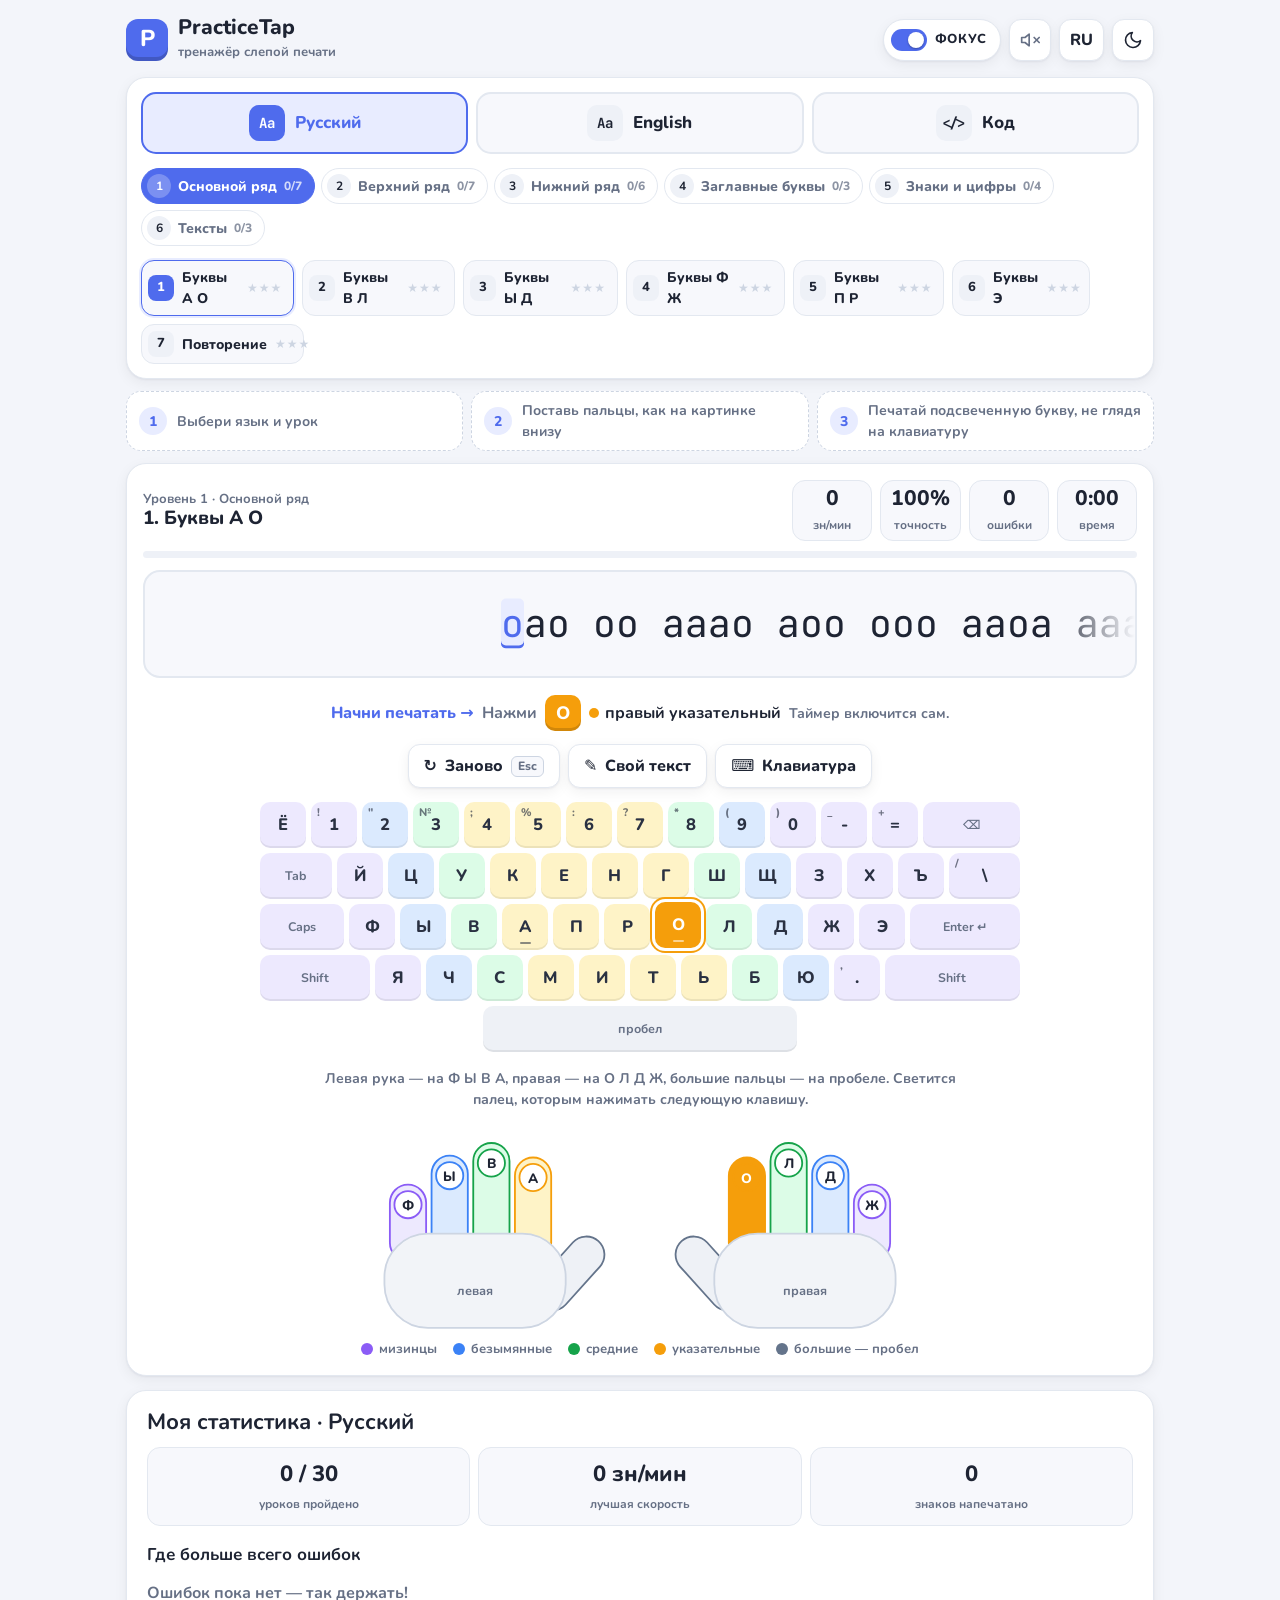
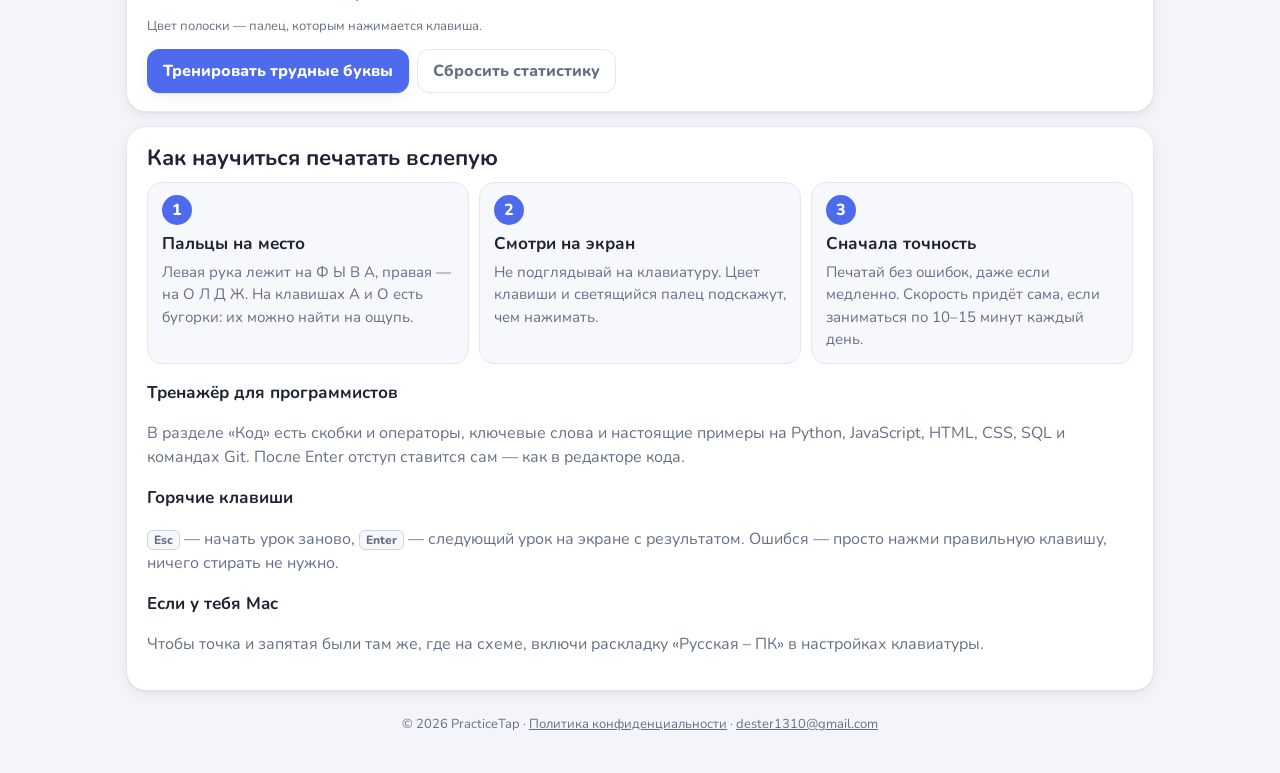
==== index.html @ 680e66eb "New trainer: themes, hands picture, code mode, error stats" ====
<!DOCTYPE html>
<html lang="ru" data-theme="light">
<head>
<meta charset="UTF-8">
<meta name="viewport" content="width=device-width, initial-scale=1.0">
<title>PracticeTap — тренажёр слепой печати онлайн: русский, английский и код</title>
<meta name="description" content="Бесплатный клавиатурный тренажёр слепой печати для детей и взрослых: русский и английский языки, тренировка набора кода, подсказка пальцев, статистика ошибок, светлая и тёмная тема.">
<link rel="canonical" href="https://practicetap.com/">
<meta property="og:type" content="website">
<meta property="og:url" content="https://practicetap.com/">
<meta property="og:title" content="PracticeTap — тренажёр слепой печати">
<meta property="og:description" content="Учись печатать вслепую на русском и английском и набирать код быстрее. Бесплатно, прямо в браузере.">
<meta name="theme-color" content="#4f6bed">
<link rel="icon" href="data:image/svg+xml,%3Csvg xmlns='http://www.w3.org/2000/svg' viewBox='0 0 64 64'%3E%3Crect width='64' height='64' rx='16' fill='%234f6bed'/%3E%3Ctext x='32' y='45' font-family='Arial' font-size='38' font-weight='700' text-anchor='middle' fill='white'%3EP%3C/text%3E%3C/svg%3E">

<!-- ====== СЮДА ПОТОМ ВСТАВИТЕ КОД РЕКЛАМЫ (см. инструкцию, Часть 6) ====== -->

<!-- Yandex.Metrika counter -->
<script type="text/javascript">
    (function(m,e,t,r,i,k,a){
        m[i]=m[i]||function(){(m[i].a=m[i].a||[]).push(arguments)};
        m[i].l=1*new Date();
        for (var j = 0; j < document.scripts.length; j++) {if (document.scripts[j].src === r) { return; }}
        k=e.createElement(t),a=e.getElementsByTagName(t)[0],k.async=1,k.src=r,a.parentNode.insertBefore(k,a)
    })(window, document,'script','https://mc.yandex.ru/metrika/tag.js?id=114137987', 'ym');

    ym(114137987, 'init', {ssr:true, webvisor:true, clickmap:true, ecommerce:"dataLayer", referrer: document.referrer, url: location.href, accurateTrackBounce:true, trackLinks:true});
</script>
<noscript><div><img src="https://mc.yandex.ru/watch/114137987" style="position:absolute; left:-9999px;" alt="" /></div></noscript>
<!-- /Yandex.Metrika counter -->

<script>
/* Тема (светлая / тёмная) включается сразу, чтобы страница не мигала */
(function () {
  var t = null;
  try { t = localStorage.getItem('pt_theme'); } catch (e) {}
  if (t !== 'light' && t !== 'dark') {
    t = (window.matchMedia && window.matchMedia('(prefers-color-scheme: dark)').matches) ? 'dark' : 'light';
  }
  document.documentElement.setAttribute('data-theme', t);
})();
</script>
<link rel="preconnect" href="https://fonts.googleapis.com">
<link rel="preconnect" href="https://fonts.gstatic.com" crossorigin>
<link rel="stylesheet" href="https://fonts.googleapis.com/css2?family=JetBrains+Mono:wght@400;600;700&family=Nunito:wght@500;700;800&display=swap">

<style>
/* ===================== ЦВЕТА ТЕМ ===================== */
:root{--g:5px}
html[data-theme="light"]{color-scheme:light;
  --bg:#f3f5fa;--surface:#ffffff;--surface2:#f7f8fc;--text:#1e2433;--muted:#667085;--border:#e3e8f0;--border2:#cdd5e2;
  --accent:#4f6bed;--accent-soft:#e8ecff;--ok:#16a34a;--err:#e11d48;--err-soft:#ffe4ea;--gold:#f5b301;
  --key:#eef1f7;--keytext:#2a3142;--palm:#f2f4f8;--on-strong:#ffffff;
  --shadow:0 1px 2px rgba(16,24,40,.05),0 4px 14px rgba(16,24,40,.06);
  --c-pinky:#ede9fe;--s-pinky:#8b5cf6;--c-ring:#dbeafe;--s-ring:#3b82f6;--c-middle:#dcfce7;--s-middle:#16a34a;
  --c-index:#fef3c7;--s-index:#f59e0b;--c-thumb:#eef1f6;--s-thumb:#64748b}
html[data-theme="dark"]{color-scheme:dark;
  --bg:#0e131d;--surface:#161c28;--surface2:#1b2231;--text:#e7eaf1;--muted:#98a2b3;--border:#262f40;--border2:#36425a;
  --accent:#8197ff;--accent-soft:#232c4c;--ok:#4ade80;--err:#fb7185;--err-soft:#3b1d28;--gold:#fbbf24;
  --key:#212839;--keytext:#d9deea;--palm:#1e2533;--on-strong:#0e131d;
  --shadow:0 1px 2px rgba(0,0,0,.35),0 6px 20px rgba(0,0,0,.25);
  --c-pinky:rgba(139,92,246,.26);--s-pinky:#a78bfa;--c-ring:rgba(59,130,246,.26);--s-ring:#60a5fa;--c-middle:rgba(34,197,94,.22);--s-middle:#4ade80;
  --c-index:rgba(245,158,11,.24);--s-index:#fbbf24;--c-thumb:rgba(148,163,184,.16);--s-thumb:#94a3b8}
/* цвет каждого пальца: мизинцы, безымянные, средние, указательные, большие */
.f-lp,.f-rp{--fc:var(--c-pinky);--fs:var(--s-pinky)}
.f-lr,.f-rr{--fc:var(--c-ring);--fs:var(--s-ring)}
.f-lm,.f-rm{--fc:var(--c-middle);--fs:var(--s-middle)}
.f-li,.f-ri{--fc:var(--c-index);--fs:var(--s-index)}
.f-th{--fc:var(--c-thumb);--fs:var(--s-thumb)}

/* ===================== ОБЩЕЕ ===================== */
*{box-sizing:border-box}
[hidden]{display:none!important}
html{-webkit-text-size-adjust:100%}
body{margin:0;background:var(--bg);color:var(--text);font-family:Nunito,system-ui,-apple-system,"Segoe UI",Roboto,Arial,sans-serif;font-size:16px;line-height:1.5;transition:background-color .3s,color .3s}
a{color:var(--accent)}
button{font:inherit;color:inherit;cursor:pointer;-webkit-tap-highlight-color:transparent}
button:focus-visible{outline:3px solid var(--accent);outline-offset:2px}
h2{font-size:22px;margin:0 0 10px;line-height:1.25}
h3{font-size:17px;margin:16px 0 8px}
.app{max-width:1060px;margin:0 auto;padding:12px 16px 32px}
.sr-only{position:absolute;width:1px;height:1px;overflow:hidden;clip:rect(0 0 0 0);white-space:nowrap}
.card{background:var(--surface);border:1px solid var(--border);border-radius:20px;box-shadow:var(--shadow)}
kbd{font-family:inherit;font-size:12px;font-weight:800;padding:1px 6px;border-radius:6px;border:1px solid var(--border2);background:var(--surface2);color:var(--muted);line-height:1.4}
.btn{display:inline-flex;align-items:center;gap:8px;border:1px solid var(--border);background:var(--surface);border-radius:12px;padding:9px 15px;font-weight:800;box-shadow:var(--shadow);transition:transform .1s,background-color .2s}
.btn:active{transform:translateY(1px)}
.btn.primary{background:var(--accent);border-color:var(--accent);color:#fff}
.btn.primary kbd{background:rgba(255,255,255,.2);border-color:transparent;color:#fff}
.btn.ghost{box-shadow:none;color:var(--muted)}
.btn.ghost.sure{color:var(--err);border-color:var(--err)}
.btn[aria-pressed="false"]{opacity:.6}
.fade-on-focus{transition:opacity .35s}
body.focusing .fade-on-focus{opacity:.07}
.ad-slot{margin:0 0 12px;text-align:center}
.ad-slot:empty{display:none}

/* ===================== ШАПКА ===================== */
.top{display:flex;align-items:center;justify-content:space-between;gap:12px;padding:4px 0 14px;flex-wrap:wrap}
.logo{display:flex;align-items:center;gap:10px;text-decoration:none;color:var(--text)}
.logo-key{width:42px;height:42px;border-radius:12px;background:var(--accent);color:#fff;display:grid;place-items:center;font-weight:800;font-size:23px;box-shadow:inset 0 -4px 0 rgba(0,0,0,.18)}
.logo-text b{display:block;font-size:21px;line-height:1.1;font-weight:800}
.logo-text small{color:var(--muted);font-size:13px;font-weight:700}
.tools{display:flex;align-items:center;gap:8px}
.icon-btn{height:42px;min-width:42px;padding:0 10px;border-radius:12px;border:1px solid var(--border);background:var(--surface);display:inline-flex;align-items:center;justify-content:center;font-weight:800;box-shadow:var(--shadow)}
.icon-btn svg{width:20px;height:20px;fill:none;stroke:currentColor;stroke-width:2;stroke-linecap:round;stroke-linejoin:round}
html[data-theme="light"] .i-sun,html[data-theme="dark"] .i-moon{display:none}
#btnSound .i-off{display:none}
#btnSound.off .i-on{display:none}
#btnSound.off .i-off{display:inline}
#btnSound.off{color:var(--muted)}
.switch{height:42px;display:inline-flex;align-items:center;gap:8px;padding:0 13px 0 7px;border-radius:999px;border:1px solid var(--border);background:var(--surface);font-weight:800;font-size:13px;text-transform:uppercase;letter-spacing:.05em;box-shadow:var(--shadow)}
.switch .knob{width:36px;height:22px;border-radius:999px;background:var(--border2);position:relative;transition:background-color .2s}
.switch .knob::after{content:"";position:absolute;top:3px;left:3px;width:16px;height:16px;border-radius:50%;background:#fff;box-shadow:0 1px 2px rgba(0,0,0,.3);transition:transform .2s}
.switch[aria-pressed="true"] .knob{background:var(--accent)}
.switch[aria-pressed="true"] .knob::after{transform:translateX(14px)}

/* ===================== ВЫБОР УРОКА ===================== */
.picker{padding:14px;margin-bottom:12px}
.modes{display:grid;grid-template-columns:repeat(3,1fr);gap:8px;margin-bottom:12px}
.mode{display:flex;align-items:center;justify-content:center;gap:10px;padding:11px 8px;border-radius:15px;border:2px solid var(--border);background:var(--surface2);font-weight:800;font-size:17px;transition:border-color .2s,background-color .2s}
.mode-ico{width:36px;height:36px;border-radius:10px;display:grid;place-items:center;background:var(--key);font-family:"JetBrains Mono",ui-monospace,Consolas,monospace;font-size:14px;font-weight:700}
.mode.on{border-color:var(--accent);background:var(--accent-soft);color:var(--accent)}
.mode.on .mode-ico{background:var(--accent);color:#fff}
.levels{position:relative;display:flex;flex-wrap:wrap;gap:6px;padding:2px 0 6px}
.lvl{flex:0 0 auto;display:inline-flex;align-items:center;border:1px solid var(--border);background:var(--surface);border-radius:999px;padding:5px 12px 5px 5px;font-weight:800;font-size:14px;white-space:nowrap;color:var(--muted)}
.lvl b{display:inline-grid;place-items:center;width:24px;height:24px;border-radius:50%;background:var(--key);color:var(--text);margin-right:7px;font-size:12px}
.lvl small{margin-left:7px;font-size:12px;opacity:.75}
.lvl.on{background:var(--accent);border-color:var(--accent);color:#fff}
.lvl.on b{background:rgba(255,255,255,.25);color:#fff}
.lessons{display:flex;gap:8px;flex-wrap:wrap;margin-top:8px}
.les{display:flex;align-items:center;gap:8px;border:1px solid var(--border);background:var(--surface2);border-radius:13px;padding:6px 11px 6px 6px;font-weight:800;font-size:14px;text-align:left}
.les-n{flex:0 0 26px;height:26px;border-radius:8px;background:var(--key);display:grid;place-items:center;font-size:13px}
.les-s{font-size:12px;letter-spacing:1px;color:var(--border2);white-space:nowrap}
.les-s i,.stars i{font-style:normal}
.les-s .f{color:var(--gold)}
.les.on{border-color:var(--accent);box-shadow:0 0 0 2px var(--accent-soft)}
.les.on .les-n{background:var(--accent);color:#fff}

/* подсказка «как начать» */
.guide{list-style:none;display:flex;gap:8px;margin:0 0 12px;padding:0;flex-wrap:wrap}
.guide li{flex:1 1 220px;display:flex;align-items:center;gap:10px;background:var(--surface);border:1px dashed var(--border2);border-radius:15px;padding:8px 12px;font-weight:700;font-size:14px;color:var(--muted)}
.guide b{flex:0 0 28px;height:28px;border-radius:50%;background:var(--accent-soft);color:var(--accent);display:grid;place-items:center;font-weight:800}

/* ===================== ТРЕНАЖЁР ===================== */
.trainer{padding:16px}
.lesson-head{display:flex;align-items:center;justify-content:space-between;gap:12px;flex-wrap:wrap;margin-bottom:10px}
.lesson-title{font-weight:800;font-size:19px;line-height:1.25;margin:0}
.lesson-title small{display:block;color:var(--muted);font-weight:700;font-size:13px}
.stats{display:flex;gap:8px}
.stat{min-width:80px;text-align:center;background:var(--surface2);border:1px solid var(--border);border-radius:13px;padding:4px 10px}
.stat b{display:block;font-size:21px;font-weight:800;line-height:1.3;font-variant-numeric:tabular-nums}
.stat span{font-size:12px;color:var(--muted);font-weight:700}
.progress{height:7px;background:var(--key);border-radius:99px;overflow:hidden;margin-bottom:12px}
.progress i{display:block;height:100%;width:0;background:var(--accent);border-radius:99px;transition:width .15s}
.board{position:relative;background:var(--surface2);border:2px solid var(--border);border-radius:17px;cursor:text;transition:border-color .2s}
.board.typing{border-color:var(--accent)}
.board.shake{animation:shake .22s}
@keyframes shake{25%{transform:translateX(-5px)}75%{transform:translateX(5px)}}
.line{position:relative;height:104px;overflow:hidden;-webkit-mask-image:linear-gradient(90deg,transparent,#000 9%,#000 91%,transparent);mask-image:linear-gradient(90deg,transparent,#000 9%,#000 91%,transparent)}
.track{position:absolute;left:0;top:50%;white-space:pre;font-family:"JetBrains Mono",ui-monospace,Consolas,monospace;font-size:38px;line-height:1.45;transition:transform .15s ease-out;will-change:transform}
.block{position:relative;font-family:"JetBrains Mono",ui-monospace,Consolas,monospace;font-size:19px;line-height:1.8;white-space:pre-wrap;word-break:break-word;padding:16px 20px;max-height:380px;overflow:auto}
.ch{border-radius:5px}
.ch.done{color:var(--ok);opacity:.6}
.ch.err{color:var(--err);opacity:.95;text-decoration:underline wavy;text-underline-offset:5px}
.ch.cur{background:var(--accent-soft);color:var(--accent);box-shadow:inset 0 -3px 0 var(--accent)}
.ch.cur.bad{background:var(--err-soft);color:var(--err);box-shadow:inset 0 -3px 0 var(--err)}
.ch.nl{color:var(--muted);opacity:.55;padding:0 2px}
.ch.nl.cur{opacity:1}
.hidden-input{position:absolute;inset:0;width:100%;height:100%;opacity:0;border:0;padding:0;margin:0;resize:none;background:transparent;color:transparent;caret-color:transparent;font-size:16px;cursor:text}
.hint{display:flex;align-items:center;justify-content:center;gap:8px;flex-wrap:wrap;min-height:46px;margin:12px 0 8px;font-weight:700;font-size:16px;color:var(--muted);text-align:center}
.kbadge{display:inline-grid;place-items:center;min-width:36px;height:36px;padding:0 9px;border-radius:10px;background:var(--fs);color:var(--on-strong);font-weight:800;font-size:18px;box-shadow:inset 0 -3px 0 rgba(0,0,0,.15)}
.fname{display:inline-flex;align-items:center;gap:6px;color:var(--text)}
.fname i{width:10px;height:10px;border-radius:50%;background:var(--fs)}
.hint-pre{color:var(--accent);font-weight:800}
.hint-post{font-size:14px}
.warn{color:var(--err);font-weight:800;background:var(--err-soft);padding:7px 13px;border-radius:11px}
.controls{display:flex;justify-content:center;gap:8px;flex-wrap:wrap;margin-bottom:14px}
.trainer.no-kb .kb-wrap{display:none}

/* клавиатура */
.kb{--u:min(46px,calc((100vw - 74px - 14 * var(--g)) / 15));display:flex;flex-direction:column;align-items:center;gap:var(--g);user-select:none;-webkit-user-select:none}
.krow{display:flex;gap:var(--g)}
.key{flex:0 0 auto;height:var(--u);border-radius:calc(var(--u) * .22);background:var(--fc);color:var(--keytext);display:flex;align-items:center;justify-content:center;position:relative;font-weight:800;font-size:calc(var(--u) * .36);box-shadow:inset 0 -2px 0 rgba(0,0,0,.07);transition:transform .1s,background-color .15s,box-shadow .15s}
.key .sub{position:absolute;top:calc(var(--u) * .05);left:calc(var(--u) * .14);font-size:calc(var(--u) * .24);opacity:.65}
.key.mod{font-size:calc(var(--u) * .27);color:var(--muted);font-weight:700}
.key.bump::after{content:"";position:absolute;bottom:calc(var(--u) * .14);left:38%;right:38%;height:2px;border-radius:2px;background:currentColor;opacity:.55}
.key.on{background:var(--fs);color:var(--on-strong);transform:translateY(-2px);box-shadow:0 0 0 3px var(--surface),0 0 0 5px var(--fs);z-index:1;animation:glow 1.4s ease-in-out infinite}
@keyframes glow{50%{box-shadow:0 0 0 3px var(--surface),0 0 0 8px var(--fs)}}
.key.hit{transform:translateY(1px) scale(.95)}
.key.miss{background:var(--err);color:#fff}

/* руки */
.hands-wrap{margin-top:16px;text-align:center}
.hands-cap{font-weight:700;color:var(--muted);font-size:14px;margin:0 auto 4px;max-width:640px}
.hands{width:100%;max-width:580px;height:auto;display:block;margin:0 auto}
.hands .fg rect{fill:var(--fc);stroke:var(--fs);stroke-width:2}
.hands .fg circle{fill:var(--surface);stroke:var(--fs);stroke-width:2}
.hands .fg text{fill:var(--text);font-family:Nunito,Arial,sans-serif;font-size:15px;font-weight:800;text-anchor:middle;dominant-baseline:central}
.hands .palm{fill:var(--palm);stroke:var(--border2);stroke-width:2}
.hands .palm-t{fill:var(--muted);font-family:Nunito,Arial,sans-serif;font-size:14px;font-weight:700;text-anchor:middle}
.hands .fg.on rect,.hands .fg.on circle{fill:var(--fs)}
.hands .fg.on text{fill:var(--on-strong)}
.hands .fg.on{animation:lift .9s ease-in-out infinite}
@keyframes lift{0%,100%{transform:translateY(0)}50%{transform:translateY(-7px)}}
.legend{display:flex;justify-content:center;gap:8px 16px;flex-wrap:wrap;font-size:13px;font-weight:700;color:var(--muted);margin-top:4px}
.legend span{display:inline-flex;align-items:center;gap:6px}
.legend i{width:12px;height:12px;border-radius:50%;background:var(--fs)}

/* ===================== СТАТИСТИКА ===================== */
.stats-card,.howto{padding:18px 20px;margin-top:14px}
.summary{display:grid;grid-template-columns:repeat(3,1fr);gap:8px;margin:6px 0 4px}
.summary div{background:var(--surface2);border:1px solid var(--border);border-radius:13px;padding:10px;text-align:center}
.summary b{display:block;font-size:22px;font-weight:800}
.summary span{font-size:12px;color:var(--muted);font-weight:700}
.chart{display:flex;flex-direction:column;gap:7px;margin:6px 0}
.bar-row{display:grid;grid-template-columns:82px 1fr 38px;align-items:center;gap:10px}
.bar-key{justify-self:start;min-width:36px;height:32px;padding:0 9px;border-radius:9px;background:var(--fc);display:grid;place-items:center;font-weight:800;font-family:"JetBrains Mono",ui-monospace,Consolas,monospace;font-size:15px}
.bar{height:14px;background:var(--key);border-radius:99px;overflow:hidden}
.bar i{display:block;height:100%;background:var(--fs);border-radius:99px}
.bar-n{font-weight:800;text-align:right;font-variant-numeric:tabular-nums}
.chart-note,.muted{font-size:13px;color:var(--muted);margin:6px 0 0}
.empty{color:var(--muted);font-weight:700;margin:6px 0}
.note{background:var(--accent-soft);color:var(--accent);font-weight:700;padding:9px 12px;border-radius:11px}
.row{display:flex;gap:8px;flex-wrap:wrap;margin-top:12px}

/* как пользоваться */
.tips{display:grid;grid-template-columns:repeat(3,1fr);gap:10px;margin:8px 0 4px}
.tip{background:var(--surface2);border:1px solid var(--border);border-radius:15px;padding:12px 14px}
.tip h3{margin:6px 0 4px}
.tip p{margin:0;color:var(--muted);font-size:15px}
.tip-n{display:grid;place-items:center;width:30px;height:30px;border-radius:50%;background:var(--accent);color:#fff;font-weight:800}
.howto p{color:var(--muted)}
footer{text-align:center;color:var(--muted);font-size:13px;padding:24px 0 6px}
footer a{color:var(--muted)}

/* ===================== ОКНА ===================== */
.modal{position:fixed;inset:0;background:rgba(10,14,24,.55);display:flex;align-items:center;justify-content:center;padding:16px;z-index:50;-webkit-backdrop-filter:blur(3px);backdrop-filter:blur(3px)}
.modal-card{width:min(540px,100%);max-height:calc(100vh - 32px);overflow:auto;background:var(--surface);border:1px solid var(--border);border-radius:24px;padding:22px;box-shadow:0 20px 60px rgba(0,0,0,.3);text-align:center;animation:pop .25s ease-out}
@keyframes pop{from{transform:scale(.92);opacity:0}}
.stars{font-size:48px;letter-spacing:6px;line-height:1.1}
.stars i{color:var(--border2)}
.stars i.f{color:var(--gold)}
.res-grid{display:grid;grid-template-columns:repeat(4,1fr);gap:8px;margin:14px 0 6px}
.res-grid div{background:var(--surface2);border:1px solid var(--border);border-radius:13px;padding:8px 4px}
.res-grid b{display:block;font-size:23px;font-weight:800}
.res-grid span{display:block;font-size:12px;color:var(--muted);font-weight:700}
.res-grid small{display:block;font-size:11px;color:var(--muted)}
.stars-note{font-size:13px;color:var(--muted);margin:4px 0 0}
.modal .chart{text-align:left}
.modal-actions{display:flex;justify-content:center;gap:10px;margin-top:16px;flex-wrap:wrap}
.modal textarea{width:100%;min-height:190px;border-radius:13px;border:1px solid var(--border2);background:var(--surface2);color:var(--text);padding:12px;font:15px/1.5 "JetBrains Mono",ui-monospace,Consolas,monospace;resize:vertical;margin-top:10px}

/* ===================== ТЕЛЕФОНЫ ===================== */
@media (max-width:760px){
  .stats{width:100%}
  .stat{flex:1;min-width:0;padding:4px 4px}
  .stat b{font-size:18px}
  .track{font-size:30px}
  .line{height:86px}
  .block{font-size:16px}
  .mode{font-size:15px;padding:10px 4px}
  .mode-ico{display:none}
  .tips,.summary{grid-template-columns:1fr}
  .res-grid{grid-template-columns:repeat(2,1fr)}
  .levels,.lessons{flex-wrap:nowrap;overflow-x:auto;-webkit-overflow-scrolling:touch;scrollbar-width:none;padding-bottom:4px}
  .levels::-webkit-scrollbar,.lessons::-webkit-scrollbar{display:none}
  .lvl,.les{flex:0 0 auto}
  .lessons{position:relative}
  .logo-text small,.switch span:last-child{display:none}
  .switch{padding:0 7px}
  .hint{font-size:14px}
}
</style>
</head>
<body>
<div class="app">

  <!-- ===== Шапка: логотип и кнопки ===== -->
  <header class="top fade-on-focus">
    <a class="logo" href="/">
      <span class="logo-key">P</span>
      <span class="logo-text"><b>PracticeTap</b><small data-i="tagline">тренажёр слепой печати</small></span>
    </a>
    <h1 class="sr-only">PracticeTap — тренажёр слепой печати онлайн для детей и взрослых</h1>
    <div class="tools">
      <button class="switch" id="btnFocus" type="button" aria-pressed="true" data-tip="focusTip"><span class="knob"></span><span data-i="focus">Фокус</span></button>
      <button class="icon-btn" id="btnSound" type="button" data-tip="soundTip">
        <svg class="i-on" viewBox="0 0 24 24"><path d="M11 5 6 9H2v6h4l5 4V5z"/><path d="M15.5 8.5a5 5 0 0 1 0 7"/><path d="M19 5a10 10 0 0 1 0 14"/></svg>
        <svg class="i-off" viewBox="0 0 24 24"><path d="M11 5 6 9H2v6h4l5 4V5z"/><path d="M23 9l-6 6"/><path d="M17 9l6 6"/></svg>
      </button>
      <button class="icon-btn" id="btnLang" type="button" data-tip="langTip">RU</button>
      <button class="icon-btn" id="btnTheme" type="button" data-tip="themeTip">
        <svg class="i-moon" viewBox="0 0 24 24"><path d="M21 12.8A9 9 0 1 1 11.2 3a7 7 0 0 0 9.8 9.8z"/></svg>
        <svg class="i-sun" viewBox="0 0 24 24"><circle cx="12" cy="12" r="4"/><path d="M12 2v2M12 20v2M4.9 4.9l1.4 1.4M17.7 17.7l1.4 1.4M2 12h2M20 12h2M4.9 19.1l1.4-1.4M17.7 6.3l1.4-1.4"/></svg>
      </button>
    </div>
  </header>

  <div class="ad-slot" id="ad-top"><!-- Рекламный блок №1 (верх): сюда вставите код блока --></div>

  <!-- ===== Выбор языка, уровня и урока ===== -->
  <section class="card picker fade-on-focus">
    <div class="modes">
      <button class="mode" type="button" data-mode="ru"><span class="mode-ico">Аа</span><span data-i="modeRu">Русский</span></button>
      <button class="mode" type="button" data-mode="en"><span class="mode-ico">Aa</span><span data-i="modeEn">English</span></button>
      <button class="mode" type="button" data-mode="code"><span class="mode-ico">&lt;/&gt;</span><span data-i="modeCode">Код</span></button>
    </div>
    <div class="levels" id="levels"></div>
    <div class="lessons" id="lessons"></div>
  </section>

  <ol class="guide fade-on-focus">
    <li><b>1</b><span data-i="g1">Выбери язык и урок</span></li>
    <li><b>2</b><span data-i="g2">Поставь пальцы, как на картинке внизу</span></li>
    <li><b>3</b><span data-i="g3">Печатай подсвеченную букву, не глядя на клавиатуру</span></li>
  </ol>

  <!-- ===== Тренажёр ===== -->
  <section class="card trainer" id="trainer">
    <div class="lesson-head">
      <div class="lesson-title" id="lessonTitle"></div>
      <div class="stats">
        <div class="stat"><b id="sSpeed">0</b><span id="lSpeed">зн/мин</span></div>
        <div class="stat"><b id="sAcc">100%</b><span data-i="acc">точность</span></div>
        <div class="stat"><b id="sErr">0</b><span data-i="errors">ошибки</span></div>
        <div class="stat"><b id="sTime">0:00</b><span data-i="time">время</span></div>
      </div>
    </div>
    <div class="progress"><i id="progressBar"></i></div>
    <div class="board" id="board">
      <div class="line" id="line"><div class="track" id="track"></div></div>
      <div class="block" id="block" hidden></div>
      <textarea class="hidden-input" id="hiddenInput" aria-label="Поле для печати" autocomplete="off" autocorrect="off" autocapitalize="off" spellcheck="false"></textarea>
    </div>
    <div class="hint" id="hint" aria-live="polite"></div>
    <div class="controls">
      <button class="btn" id="btnRestart" type="button"><span aria-hidden="true">↻</span><span data-i="restart">Заново</span><kbd>Esc</kbd></button>
      <button class="btn" id="btnCustom" type="button"><span aria-hidden="true">✎</span><span data-i="custom">Свой текст</span></button>
      <button class="btn" id="btnKb" type="button" aria-pressed="true" data-tip="kbTip"><span aria-hidden="true">⌨</span><span data-i="keyboard">Клавиатура</span></button>
    </div>
    <div class="kb-wrap" id="kbWrap">
      <div class="kb" id="kb"></div>
      <div class="hands-wrap" id="handsWrap">
        <p class="hands-cap" id="handsCap"></p>
        <svg class="hands" id="hands" viewBox="0 0 640 244" role="img" aria-label="Какой палец нажимает какую клавишу"></svg>
        <div class="legend">
          <span class="f-lp"><i></i><b data-i="lg1">мизинцы</b></span>
          <span class="f-lr"><i></i><b data-i="lg2">безымянные</b></span>
          <span class="f-lm"><i></i><b data-i="lg3">средние</b></span>
          <span class="f-li"><i></i><b data-i="lg4">указательные</b></span>
          <span class="f-th"><i></i><b data-i="lg5">большие — пробел</b></span>
        </div>
      </div>
    </div>
  </section>

  <!-- ===== Статистика ===== -->
  <section class="card stats-card fade-on-focus">
    <h2><span data-i="statsTitle">Моя статистика</span> · <span id="statsMode"></span></h2>
    <div class="summary">
      <div><b id="stDone">0</b><span data-i="lessonsDone">уроков пройдено</span></div>
      <div><b id="stBest">0</b><span data-i="best">лучшая скорость</span></div>
      <div><b id="stTyped">0</b><span data-i="typed">знаков напечатано</span></div>
    </div>
    <h3 data-i="errTitle">Где больше всего ошибок</h3>
    <div class="chart" id="chartAll"></div>
    <p class="chart-note" data-i="errNote">Цвет полоски — палец, которым нажимается клавиша.</p>
    <p class="note" id="statsMsg" hidden></p>
    <div class="row">
      <button class="btn primary" id="btnTrouble" type="button" data-i="trouble">Тренировать трудные буквы</button>
      <button class="btn ghost" id="btnReset" type="button" data-i="reset">Сбросить статистику</button>
    </div>
  </section>

  <!-- ===== Как пользоваться (текст для людей и поисковиков) ===== -->
  <section class="card howto fade-on-focus" id="howto" data-ih="howto">
    <h2>Как научиться печатать вслепую</h2>
    <div class="tips">
      <div class="tip"><span class="tip-n">1</span><h3>Пальцы на место</h3><p>Левая рука лежит на Ф Ы В А, правая — на О Л Д Ж. На клавишах А и О есть бугорки: их можно найти на ощупь.</p></div>
      <div class="tip"><span class="tip-n">2</span><h3>Смотри на экран</h3><p>Не подглядывай на клавиатуру. Цвет клавиши и светящийся палец подскажут, чем нажимать.</p></div>
      <div class="tip"><span class="tip-n">3</span><h3>Сначала точность</h3><p>Печатай без ошибок, даже если медленно. Скорость придёт сама, если заниматься по 10–15 минут каждый день.</p></div>
    </div>
    <h3>Тренажёр для программистов</h3>
    <p>В разделе «Код» есть скобки и операторы, ключевые слова и настоящие примеры на Python, JavaScript, HTML, CSS, SQL и командах Git. После Enter отступ ставится сам — как в редакторе кода.</p>
    <h3>Горячие клавиши</h3>
    <p><kbd>Esc</kbd> — начать урок заново, <kbd>Enter</kbd> — следующий урок на экране с результатом. Ошибся — просто нажми правильную клавишу, ничего стирать не нужно.</p>
    <h3>Если у тебя Mac</h3>
    <p>Чтобы точка и запятая были там же, где на схеме, включи раскладку «Русская – ПК» в настройках клавиатуры.</p>
  </section>

  <div class="ad-slot" id="ad-bottom"><!-- Рекламный блок №2 (низ): сюда вставите код блока --></div>

  <footer class="fade-on-focus">© <span id="year">2026</span> PracticeTap · <a href="privacy.html" data-i="footerPrivacy">Политика конфиденциальности</a> · <a href="mailto:dester1310@gmail.com">dester1310@gmail.com</a></footer>
</div>

<!-- ===== Окно с результатом ===== -->
<div class="modal" id="resModal" hidden>
  <div class="modal-card" role="dialog" aria-modal="true" aria-labelledby="resTitle">
    <div class="stars" id="resStars"></div>
    <h2 id="resTitle"></h2>
    <div class="res-grid">
      <div><b id="rSpeed">0</b><span id="rSpeedL"></span><small id="rSpeedSub"></small></div>
      <div><b id="rAcc">0</b><span data-i="acc">точность</span></div>
      <div><b id="rErr">0</b><span data-i="errors">ошибки</span></div>
      <div><b id="rTime">0</b><span data-i="time">время</span></div>
    </div>
    <p class="stars-note" data-i="starsNote"></p>
    <h3 data-i="resErr">Ошибки в этом уроке</h3>
    <div class="chart" id="resChart"></div>
    <div class="modal-actions">
      <button class="btn" id="btnAgain" type="button"><span data-i="again">Ещё раз</span><kbd>Esc</kbd></button>
      <button class="btn primary" id="btnNext" type="button" data-autofocus><span data-i="next">Дальше</span><kbd>Enter</kbd></button>
    </div>
  </div>
</div>

<!-- ===== Окно «Свой текст» ===== -->
<div class="modal" id="customModal" hidden>
  <div class="modal-card" role="dialog" aria-modal="true" aria-labelledby="customTitle">
    <h2 id="customTitle" data-i="customTitle">Свой текст</h2>
    <p class="muted" data-i="customHelp"></p>
    <textarea id="customText" maxlength="3000" data-ph="customPh" data-autofocus></textarea>
    <div class="modal-actions">
      <button class="btn" id="btnCustomCancel" type="button" data-i="cancel">Отмена</button>
      <button class="btn primary" id="btnCustomGo" type="button" data-i="customGo">Печатать</button>
    </div>
  </div>
</div>

<script>
(function () {
  'use strict';

  /* ===================== ВСПОМОГАТЕЛЬНОЕ ===================== */
  var NL = String.fromCharCode(10);   // перенос строки (клавиша Enter)
  var BS = String.fromCharCode(92);   // обратная косая черта
  var BT = String.fromCharCode(96);   // обратная кавычка
  function $(id) { return document.getElementById(id); }
  function rnd(n) { return Math.floor(Math.random() * n); }
  function pick(a) { return a[rnd(a.length)]; }
  function shuffle(a) { a = a.slice(); for (var i = a.length - 1; i > 0; i--) { var j = rnd(i + 1), x = a[i]; a[i] = a[j]; a[j] = x; } return a; }
  function esc(s) { return String(s).split('&').join('&amp;').split('<').join('&lt;').split('>').join('&gt;').split('"').join('&quot;'); }
  function isLetter(c) { return !!c && c.toLowerCase() !== c.toUpperCase(); }
  function isCyr(c) { return /[а-яё]/i.test(c); }
  function isLat(c) { return /[a-z]/i.test(c); }
  function onlyFrom(w, set) { for (var k = 0; k < w.length; k++) { if (set.indexOf(w.charAt(k)) < 0) return false; } return true; }
  function hasAny(w, set) { for (var k = 0; k < w.length; k++) { if (set.indexOf(w.charAt(k)) >= 0) return true; } return false; }
  var store = {
    get: function (k, d) { try { var v = localStorage.getItem(k); return v === null ? d : JSON.parse(v); } catch (e) { return d; } },
    set: function (k, v) { try { localStorage.setItem(k, JSON.stringify(v)); } catch (e) {} }
  };
  var isTouch = !!(window.matchMedia && window.matchMedia('(pointer: coarse)').matches);

  /* ===================== РАСКЛАДКИ КЛАВИАТУРЫ ===================== */
  // В каждом ряду: [обычные символы, символы с Shift]
  var LAYOUTS = {
    ru: [
      ['ё1234567890-=', 'Ё!"№;%:?*()_+'],
      ['йцукенгшщзхъ' + BS, 'ЙЦУКЕНГШЩЗХЪ/'],
      ['фывапролджэ', 'ФЫВАПРОЛДЖЭ'],
      ['ячсмитьбю.', 'ЯЧСМИТЬБЮ,']
    ],
    en: [
      [BT + '1234567890-=', '~!@#$%^&*()_+'],
      ['qwertyuiop[]' + BS, 'QWERTYUIOP{}|'],
      ['asdfghjkl;' + "'", 'ASDFGHJKL:"'],
      ['zxcvbnm,./', 'ZXCVBNM<>?']
    ]
  };
  // Какой палец нажимает клавишу: l/r — левая/правая рука; p — мизинец, r — безымянный, m — средний, i — указательный
  var FMAP = [
    ['lp', 'lp', 'lr', 'lm', 'li', 'li', 'ri', 'ri', 'rm', 'rr', 'rp', 'rp', 'rp'],
    ['lp', 'lr', 'lm', 'li', 'li', 'ri', 'ri', 'rm', 'rr', 'rp', 'rp', 'rp', 'rp'],
    ['lp', 'lr', 'lm', 'li', 'li', 'ri', 'ri', 'rm', 'rr', 'rp', 'rp'],
    ['lp', 'lr', 'lm', 'li', 'li', 'ri', 'ri', 'rm', 'rr', 'rp']
  ];
  var HOME_KEYS = { ru: ['ф', 'ы', 'в', 'а', 'о', 'л', 'д', 'ж'], en: ['a', 's', 'd', 'f', 'j', 'k', 'l', ';'] };
  var HOME_BUMP = { ru: ['а', 'о'], en: ['f', 'j'] };

  /* ===================== СЛОВА ДЛЯ УПРАЖНЕНИЙ ===================== */
  var WORDS = {
    ru: ('а о да до по ад ар вал вол лад лава лапа папа вода дол дыра дрова фара жар жара жало ждал плов пора рад пар пол пава ода овал права дар ров лов ' +
      'река кора перо поле клад репа кепка крепко жалко палка дело декор ложка лодка кожа корова колода окорок ' +
      'нога нора гора город голова дорога долго рано окно пена полено гонка дракон гнездо огонек ' +
      'шапка каша пушка кошка душа ушко шаг шар уха урок рука дуга кукла лужа пушок ' +
      'щука щека цена овца лещ плащ щенок пицца зона гроза мойка зайка война край рай заноза холод ухо хор хлопок подъезд ' +
      'мама мир мяч мыло мост мел сыр сок суп сон сад сом лес лиса сила тесто тетрадь ' +
      'стол стул книга школа улица дом брат сестра друг кот собака птица рыба солнце небо земля море ' +
      'лето осень зима весна утро день вечер ночь снег дождь ветер облако радуга ' +
      'хлеб молоко яблоко груша слива вишня арбуз дыня морковь чай сахар соль масло мясо рис ' +
      'игра класс ручка парта доска глобус часы время неделя месяц слово буква текст точка ' +
      'работа жизнь свет цвет звук голос песня музыка танец спорт бег прыжок путь машина поезд самолет ' +
      'корабль автобус метро парк цветок дерево трава лист ветка гриб ягода орех мед ' +
      'идти бежать читать писать думать знать видеть слушать играть учить помогать делать говорить смотреть любить жить ' +
      'хороший большой новый старый белый черный красный синий зеленый желтый добрый умный быстрый легкий тихий веселый').split(' '),
    en: ('a as ask all add dad sad lad gas has had hall fall flask glass salad half alas shall flag ' +
      'see sea seed feel fee led red fed desk read dear free tree green keep deep sleep idea field like file side kid lid fire ' +
      'rust trust true tray try yet your you our out put tip toy art star start street story ' +
      'wood word work world power proper quote quick quiet queen people pool open top stop ' +
      'move vote view very van man men moon name more come home game same time make take ' +
      'bank band bring brown begin bone nice nose new now not net never next ' +
      'cat car care city cloud cold code cool cup box fox six mix exit zoo zero zone size lazy ' +
      'the and for are but any can her was one day get him his how boy did its let say she too use mom dog sun run fun big ' +
      'blue black white house water light night right left hand play book door room bird fish milk bread apple happy sunny ' +
      'jumps over type fast slow good great small large first last year week month today friend family school teacher student ' +
      'music ball team win learn help give find think know look want need love live turn show').split(' '),
    code: []
  };

  /* ===================== УРОКИ =====================
     n — название уровня; l — уроки.
     k — новые клавиши (упражнение из букв и слов); rv — повторение;
     w — список слов; s — список предложений; sym — список символов; c — код (каждая строка отдельно);
     t — название урока; cnt — сколько слов/предложений брать */
  var COURSES = {
    ru: [
      { n: { ru: 'Основной ряд', en: 'Home row' }, l: [{ k: 'ао' }, { k: 'вл' }, { k: 'ыд' }, { k: 'фж' }, { k: 'пр' }, { k: 'э' }, { rv: 1 }] },
      { n: { ru: 'Верхний ряд', en: 'Top row' }, l: [{ k: 'ке' }, { k: 'нг' }, { k: 'уш' }, { k: 'цщ' }, { k: 'йз' }, { k: 'хъ' }, { rv: 1 }] },
      { n: { ru: 'Нижний ряд', en: 'Bottom row' }, l: [{ k: 'ми' }, { k: 'ть' }, { k: 'сб' }, { k: 'чю' }, { k: 'я.' }, { rv: 1 }] },
      { n: { ru: 'Заглавные буквы', en: 'Capital letters' }, l: [
        { t: { ru: 'Левая рука', en: 'Left hand' }, w: 'Анна Вика Ева Ирина Карина Маша Света Уля Фаина Яна Айдар Арман Ерлан Ислам Максим Павел Самат Чингиз Аян Ваня Ильяс Камила'.split(' ') },
        { t: { ru: 'Правая рука', en: 'Right hand' }, w: 'Олег Ольга Роман Лена Дина Жанна Эля Нурлан Галина Шамиль Зарина Тимур Борис Юлия Руслан Лейла Дамир Жансая Эрик Нина Оля Гульнара'.split(' ') },
        { t: { ru: 'Города и страны', en: 'Cities and countries' }, w: 'Алматы Астана Шымкент Караганда Актобе Тараз Павлодар Костанай Атырау Туркестан Москва Казахстан Россия Европа Азия Байкал Волга Каспий Алтай Париж Лондон'.split(' ') }
      ] },
      { n: { ru: 'Знаки и цифры', en: 'Punctuation and numbers' }, l: [
        { t: { ru: 'Точка', en: 'Period' }, cnt: 6, s: ['Мама мыла раму.', 'Кот спит.', 'Идет дождь.', 'Светит солнце.', 'Я люблю читать.', 'Мы идем в школу.', 'Папа читает газету.', 'Брат играет в мяч.', 'Сегодня тепло.', 'Река быстрая.'] },
        { t: { ru: 'Запятая', en: 'Comma' }, cnt: 4, s: ['Утром, днем и вечером я читаю.', 'Яблоки, груши и сливы растут в саду.', 'Если идет дождь, мы сидим дома.', 'Я встал, умылся и сел завтракать.', 'Мама, папа и я гуляем в парке.', 'Зимой холодно, а летом жарко.', 'Когда я вырасту, я стану врачом.', 'Кошка, собака и попугай живут дружно.'] },
        { t: { ru: 'Вопрос и восклицание', en: 'Question and exclamation' }, cnt: 6, s: ['Как тебя зовут?', 'Сколько тебе лет?', 'Ура, каникулы!', 'Какой сегодня день?', 'Привет, как дела?', 'Отлично, молодец!', 'Где мой рюкзак?', 'Вперед, к победе!'] },
        { t: { ru: 'Цифры', en: 'Numbers' }, cnt: 4, s: ['В классе 25 учеников.', 'Мой дом номер 17.', 'В году 12 месяцев и 365 дней.', 'Урок длится 45 минут.', 'Мне 10 лет, а брату 7.', 'Поезд уходит в 8 часов 30 минут.', 'В неделе 7 дней.', 'У паука 8 ног.'] }
      ] },
      { n: { ru: 'Тексты', en: 'Texts' }, l: [
        { t: { ru: 'Пословицы', en: 'Proverbs' }, cnt: 4, s: ['Тише едешь, дальше будешь.', 'Без труда не выловишь и рыбку из пруда.', 'Повторение мать учения.', 'Друг познается в беде.', 'Век живи, век учись.', 'Делу время, потехе час.', 'Терпение и труд все перетрут.', 'Глаза боятся, а руки делают.'] },
        { t: { ru: 'Скороговорки', en: 'Tongue twisters' }, cnt: 3, s: ['Шла Саша по шоссе и сосала сушку.', 'Карл у Клары украл кораллы, а Клара у Карла украла кларнет.', 'На дворе трава, на траве дрова.', 'Ехал Грека через реку, видит Грека в реке рак.', 'Корабли лавировали, лавировали, да не вылавировали.'] },
        { t: { ru: 'Все буквы алфавита', en: 'All letters' }, cnt: 2, s: ['Съешь же еще этих мягких французских булок, да выпей чаю.', 'В чащах юга жил бы цитрус? Да, но фальшивый экземпляр!', 'Широкая электрификация южных губерний даст мощный толчок подъему сельского хозяйства.'] }
      ] }
    ],
    en: [
      { n: { ru: 'Основной ряд', en: 'Home row' }, l: [{ k: 'fj' }, { k: 'dk' }, { k: 'sl' }, { k: 'a;' }, { k: 'gh' }, { rv: 1 }] },
      { n: { ru: 'Верхний ряд', en: 'Top row' }, l: [{ k: 'ei' }, { k: 'ru' }, { k: 'ty' }, { k: 'wo' }, { k: 'qp' }, { rv: 1 }] },
      { n: { ru: 'Нижний ряд', en: 'Bottom row' }, l: [{ k: 'vm' }, { k: 'bn' }, { k: 'c,' }, { k: 'x.' }, { k: 'z/' }, { rv: 1 }] },
      { n: { ru: 'Заглавные буквы', en: 'Capital letters' }, l: [
        { t: { ru: 'Левая рука', en: 'Left hand' }, w: 'Anna Bob Carl David Eva Fred Grace Steve Rose Sara Ted Vera Walter Zack Adam Ben Clara Daisy Ella Greg'.split(' ') },
        { t: { ru: 'Правая рука', en: 'Right hand' }, w: 'John Kate Lily Mike Nick Olivia Paul Henry Ian Ken Leo Mia Noah Oscar Peter Jim Lucy Hugo Molly Nora'.split(' ') },
        { t: { ru: 'Города и дни', en: 'Cities and days' }, w: 'London Paris Tokyo Berlin Madrid Rome Sydney Dubai Almaty Astana Canada Texas Monday Friday Sunday April June English Python Google'.split(' ') }
      ] },
      { n: { ru: 'Знаки и цифры', en: 'Punctuation and numbers' }, l: [
        { t: { ru: 'Точка и запятая', en: 'Period and comma' }, cnt: 5, s: ['I like apples, pears and plums.', 'My cat is black.', 'We read, write and play.', 'It is sunny today.', 'Tom, Ann and I are friends.', 'The bus is late.', 'First, wash your hands.', 'Our class is big.'] },
        { t: { ru: 'Вопрос и восклицание', en: 'Question and exclamation' }, cnt: 6, s: ['How are you?', 'What is your name?', 'Wow, that is great!', 'Can you help me?', 'Where is my bag?', 'Well done!', 'Is it raining?', 'Hurry up!'] },
        { t: { ru: 'Апостроф', en: 'Apostrophe' }, cnt: 6, s: ["I'm happy.", "Don't stop now.", "It's a sunny day.", "We're best friends.", "You can't miss it.", "That's my book.", "Let's play!", "She's very kind."] },
        { t: { ru: 'Цифры', en: 'Numbers' }, cnt: 4, s: ['I have 3 cats and 2 dogs.', 'School starts at 8:30.', 'A year has 365 days.', 'There are 24 hours in a day.', 'My brother is 12.', 'Room 404 is closed.', 'We need 10 apples.', 'The game ends at 7:45.'] }
      ] },
      { n: { ru: 'Тексты', en: 'Texts' }, l: [
        { t: { ru: 'Пословицы', en: 'Proverbs' }, cnt: 4, s: ['Practice makes perfect.', 'Slow and steady wins the race.', 'Better late than never.', 'Actions speak louder than words.', 'Knowledge is power.', 'Where there is a will, there is a way.', 'Every day is a new start.'] },
        { t: { ru: 'Скороговорки', en: 'Tongue twisters' }, cnt: 3, s: ['She sells sea shells by the sea shore.', 'Peter Piper picked a peck of pickled peppers.', 'How much wood would a woodchuck chuck?', 'Red lorry, yellow lorry.', 'Fresh fried fish, fish fresh fried.'] },
        { t: { ru: 'Все буквы алфавита', en: 'All letters' }, cnt: 2, s: ['The quick brown fox jumps over the lazy dog.', 'Sphinx of black quartz, judge my vow.', 'How vexingly quick daft zebras jump!', 'The five boxing wizards jump quickly.'] }
      ] }
    ],
    code: [
      { n: { ru: 'Символы', en: 'Symbols' }, l: [
        { t: { ru: 'Скобки', en: 'Brackets' }, sym: ['()', '[]', '{}', '<>', '( )', '[ ]', '{ }', 'f()', 'a[0]', '{a}', '<b>', '(x)'] },
        { t: { ru: 'Операторы', en: 'Operators' }, sym: ['=', '==', '!=', '+=', '-=', '=>', '->', '<=', '>=', '&&', '||', '++', '--', '*', '/', '%'] },
        { t: { ru: 'Кавычки и знаки', en: 'Quotes and signs' }, sym: ['"text"', "'a'", '_name', 'my_var', 'a.b', 'obj.key', '#id', '.class', '@user', '$price', 'x: 1', 'a; b;'] }
      ] },
      { n: { ru: 'Ключевые слова', en: 'Keywords' }, l: [
        { t: { ru: 'Основные', en: 'Basics' }, w: ['if', 'else', 'for', 'while', 'return', 'true', 'false', 'null', 'break', 'continue', 'and', 'or', 'not', 'in', 'is'] },
        { t: { ru: 'JavaScript', en: 'JavaScript' }, w: ['function', 'const', 'let', 'var', 'class', 'import', 'export', 'from', 'new', 'this', 'async', 'await', 'try', 'catch', 'throw', 'switch', 'case', 'default', 'typeof', 'console.log'] },
        { t: { ru: 'Python', en: 'Python' }, w: ['def', 'print', 'input', 'range', 'len', 'list', 'dict', 'str', 'int', 'float', 'self', 'None', 'True', 'False', 'elif', 'lambda', 'import', 'return', 'yield', 'with', 'pass'] },
        { t: { ru: 'Выражения', en: 'Expressions' }, cnt: 12, w: ['x = 1', 'i++', 'a + b', 'n * 2', 'len(s)', 'f(x)', 'arr[0]', 'obj.name', 'x == y', 'a != b', 'i < n', 'return x;', 'i += 1', 'x > 0'] }
      ] },
      { n: { ru: 'Python', en: 'Python' }, l: [
        { t: { ru: 'Функция', en: 'Function' }, c: ['def greet(name):', '    return "Hello, " + name', '', 'print(greet("World"))'] },
        { t: { ru: 'Цикл for', en: 'For loop' }, c: ['numbers = [1, 2, 3, 4, 5]', 'total = 0', 'for n in numbers:', '    total += n', 'print(total)'] },
        { t: { ru: 'Условие', en: 'Condition' }, c: ['age = int(input("Age: "))', 'if age >= 18:', '    print("Adult")', 'else:', '    print("Child")'] },
        { t: { ru: 'Класс', en: 'Class' }, c: ['class Cat:', '    def __init__(self, name):', '        self.name = name', '', '    def say(self):', '        return "Meow! I am " + self.name'] },
        { t: { ru: 'Списки', en: 'Lists' }, c: ['squares = [x * x for x in range(10)]', 'evens = [x for x in squares if x % 2 == 0]', 'print(evens)'] }
      ] },
      { n: { ru: 'JavaScript', en: 'JavaScript' }, l: [
        { t: { ru: 'Функция', en: 'Function' }, c: ['function sum(a, b) {', '  return a + b;', '}', 'console.log(sum(2, 3));'] },
        { t: { ru: 'Массив', en: 'Array' }, c: ['const fruits = ["apple", "banana", "cherry"];', 'fruits.forEach((fruit) => {', '  console.log(fruit);', '});'] },
        { t: { ru: 'Объект и условие', en: 'Object and if' }, c: ['const user = { name: "Ann", age: 12 };', 'if (user.age >= 18) {', '  console.log("adult");', '} else {', '  console.log("child");', '}'] },
        { t: { ru: 'Событие клика', en: 'Click event' }, c: ['let count = 0;', 'const button = document.querySelector("#btn");', 'button.addEventListener("click", () => {', '  count++;', '});'] },
        { t: { ru: 'Async / await', en: 'Async / await' }, c: ['async function load(url) {', '  const res = await fetch(url);', '  return res.json();', '}'] }
      ] },
      { n: { ru: 'HTML и CSS', en: 'HTML and CSS' }, l: [
        { t: { ru: 'Страница', en: 'Page' }, c: ['<!DOCTYPE html>', '<html>', '  <body>', '    <h1>Hello!</h1>', '    <p>My first page.</p>', '  </body>', '</html>'] },
        { t: { ru: 'Меню', en: 'Menu' }, c: ['<ul class="menu">', '  <li><a href="/">Home</a></li>', '  <li><a href="/about">About</a></li>', '</ul>'] },
        { t: { ru: 'Стили кнопки', en: 'Button styles' }, c: ['.button {', '  color: white;', '  background: #2f6fed;', '  padding: 8px 16px;', '  border-radius: 6px;', '}'] },
        { t: { ru: 'Форма', en: 'Form' }, c: ['<form>', '  <input type="text" placeholder="Name">', '  <button type="submit">Send</button>', '</form>'] }
      ] },
      { n: { ru: 'SQL и терминал', en: 'SQL and terminal' }, l: [
        { t: { ru: 'Выборка SELECT', en: 'SELECT query' }, c: ['SELECT name, age', 'FROM users', 'WHERE age > 18', 'ORDER BY name;'] },
        { t: { ru: 'Вставка INSERT', en: 'INSERT query' }, c: ['INSERT INTO users (name, age)', "VALUES ('Ann', 12);"] },
        { t: { ru: 'Git', en: 'Git' }, c: ['git init', 'git add .', 'git commit -m "first commit"', 'git push origin main'] },
        { t: { ru: 'Команды терминала', en: 'Terminal commands' }, c: ['cd projects', 'mkdir my-site', 'cd my-site', 'npm install', 'npm run dev'] }
      ] }
    ]
  };

  /* ===================== ТЕКСТЫ ИНТЕРФЕЙСА ===================== */
  var T = {
    ru: {
      title: 'PracticeTap — тренажёр слепой печати онлайн: русский, английский и код',
      tagline: 'тренажёр слепой печати', modeRu: 'Русский', modeEn: 'English', modeCode: 'Код',
      g1: 'Выбери язык и урок', g2: 'Поставь пальцы, как на картинке внизу', g3: 'Печатай подсвеченную букву, не глядя на клавиатуру',
      level: 'Уровень', keys: 'Буквы', review: 'Повторение', special: 'Особое задание',
      speed: 'зн/мин', acc: 'точность', errors: 'ошибки', time: 'время',
      restart: 'Заново', custom: 'Свой текст', keyboard: 'Клавиатура',
      startPre: 'Начни печатать →', startPost: 'Таймер включится сам.',
      press: 'Нажми', hold: 'Зажми', and: 'и нажми', space: 'пробел',
      fingers: { lp: 'левый мизинец', lr: 'левый безымянный', lm: 'левый средний', li: 'левый указательный', ri: 'правый указательный', rm: 'правый средний', rr: 'правый безымянный', rp: 'правый мизинец', th: 'большой палец' },
      caps: 'Выключи Caps Lock — сейчас все буквы печатаются заглавными',
      toRu: 'Включена английская раскладка. Переключи на русскую: Alt+Shift или Win+Пробел (Windows), Ctrl+Пробел (Mac)',
      toEn: 'Включена русская раскладка. Переключи на английскую: Alt+Shift или Win+Пробел (Windows), Ctrl+Пробел (Mac)',
      tap: 'Нажми на текст, чтобы открыть клавиатуру',
      handsRu: 'Левая рука — на Ф Ы В А, правая — на О Л Д Ж, большие пальцы — на пробеле. Светится палец, которым нажимать следующую клавишу.',
      handsEn: 'Левая рука — на A S D F, правая — на J K L ;, большие пальцы — на пробеле. Светится палец, которым нажимать следующую клавишу.',
      lg1: 'мизинцы', lg2: 'безымянные', lg3: 'средние', lg4: 'указательные', lg5: 'большие — пробел', left: 'левая', right: 'правая',
      statsTitle: 'Моя статистика', lessonsDone: 'уроков пройдено', best: 'лучшая скорость', typed: 'знаков напечатано',
      errTitle: 'Где больше всего ошибок', errNote: 'Цвет полоски — палец, которым нажимается клавиша.', noErr: 'Ошибок пока нет — так держать!',
      trouble: 'Тренировать трудные буквы', troubleTitle: 'Трудные буквы',
      troubleEmpty: 'Сначала пройди пару уроков — тогда здесь появятся буквы, на которых ты ошибаешься.',
      reset: 'Сбросить статистику', resetSure: 'Нажми ещё раз, чтобы сбросить',
      res1: 'Неплохо! Попробуй ещё раз — получится лучше.', res2: 'Хорошо! До трёх звёзд совсем чуть-чуть.', res3: 'Супер! Отличная точность!',
      starsNote: 'Звёзды даются за точность: 98% и выше — три звезды, 93% и выше — две.',
      cpmShort: 'зн/мин', wpmNote: 'слов/мин', resErr: 'Ошибки в этом уроке', again: 'Ещё раз', next: 'Дальше',
      customTitle: 'Свой текст', customHelp: 'Вставь любой текст: стихотворение, домашнее задание или код. Переносы строк сохранятся.',
      customPh: 'Например: Мороз и солнце, день чудесный!', customGo: 'Печатать', cancel: 'Отмена',
      footerPrivacy: 'Политика конфиденциальности',
      themeTip: 'Светлая или тёмная тема', soundTip: 'Звук при ошибке', focusTip: 'Во время печати прячет всё лишнее',
      langTip: 'Язык интерфейса', kbTip: 'Показать или скрыть клавиатуру и руки', focus: 'Фокус',
      howto: ''
    },
    en: {
      title: 'PracticeTap — free online touch typing trainer: Russian, English and code',
      tagline: 'touch typing trainer', modeRu: 'Russian', modeEn: 'English', modeCode: 'Code',
      g1: 'Pick a language and a lesson', g2: 'Place your fingers like in the picture below', g3: 'Type the glowing letter without looking at the keyboard',
      level: 'Level', keys: 'Keys', review: 'Review', special: 'Special task',
      speed: 'WPM', acc: 'accuracy', errors: 'mistakes', time: 'time',
      restart: 'Restart', custom: 'My text', keyboard: 'Keyboard',
      startPre: 'Start typing →', startPost: 'The timer starts by itself.',
      press: 'Press', hold: 'Hold', and: 'and press', space: 'space',
      fingers: { lp: 'left pinky', lr: 'left ring finger', lm: 'left middle finger', li: 'left index finger', ri: 'right index finger', rm: 'right middle finger', rr: 'right ring finger', rp: 'right pinky', th: 'thumb' },
      caps: 'Turn off Caps Lock — all letters come out as capitals',
      toRu: 'The English layout is on. Switch to Russian: Alt+Shift or Win+Space (Windows), Ctrl+Space (Mac)',
      toEn: 'The Russian layout is on. Switch to English: Alt+Shift or Win+Space (Windows), Ctrl+Space (Mac)',
      tap: 'Tap the text to open the keyboard',
      handsRu: 'Left hand on Ф Ы В А, right hand on О Л Д Ж, thumbs on the space bar. The glowing finger presses the next key.',
      handsEn: 'Left hand on A S D F, right hand on J K L ;, thumbs on the space bar. The glowing finger presses the next key.',
      lg1: 'pinkies', lg2: 'ring fingers', lg3: 'middle fingers', lg4: 'index fingers', lg5: 'thumbs — space', left: 'left', right: 'right',
      statsTitle: 'My stats', lessonsDone: 'lessons done', best: 'best speed', typed: 'characters typed',
      errTitle: 'Where you make the most mistakes', errNote: 'Bar colour shows the finger that presses the key.', noErr: 'No mistakes yet — keep it up!',
      trouble: 'Practise tricky keys', troubleTitle: 'Tricky keys',
      troubleEmpty: 'Finish a couple of lessons first — then the keys you miss most will show up here.',
      reset: 'Reset stats', resetSure: 'Click again to reset',
      res1: 'Not bad! Try again — you will do better.', res2: 'Good job! Almost three stars.', res3: 'Awesome! Great accuracy!',
      starsNote: 'Stars are for accuracy: 98% or more gives three stars, 93% or more gives two.',
      cpmShort: 'chars/min', wpmNote: 'words/min', resErr: 'Mistakes in this lesson', again: 'Try again', next: 'Next',
      customTitle: 'My text', customHelp: 'Paste any text: a poem, homework or code. Line breaks are kept.',
      customPh: 'For example: The early bird catches the worm.', customGo: 'Start typing', cancel: 'Cancel',
      footerPrivacy: 'Privacy policy',
      themeTip: 'Light or dark theme', soundTip: 'Sound on mistakes', focusTip: 'Hides everything extra while you type',
      langTip: 'Interface language', kbTip: 'Show or hide the keyboard and hands', focus: 'Focus',
      howto: '<h2>How to learn touch typing</h2><div class="tips">' +
        '<div class="tip"><span class="tip-n">1</span><h3>Fingers in place</h3><p>Your left hand rests on A S D F, your right hand on J K L ;. The F and J keys have little bumps you can feel.</p></div>' +
        '<div class="tip"><span class="tip-n">2</span><h3>Eyes on the screen</h3><p>Do not peek at the keyboard. The key colour and the glowing finger tell you which finger to use.</p></div>' +
        '<div class="tip"><span class="tip-n">3</span><h3>Accuracy first</h3><p>Type without mistakes, even if slowly. Speed comes by itself with 10–15 minutes of practice a day.</p></div></div>' +
        '<h3>Typing trainer for programmers</h3><p>The Code section has brackets and operators, keywords and real examples in Python, JavaScript, HTML, CSS, SQL and Git commands. Indentation is added automatically after Enter, just like in a code editor.</p>' +
        '<h3>Shortcuts</h3><p><kbd>Esc</kbd> — restart the lesson, <kbd>Enter</kbd> — next lesson on the results screen. Made a mistake? Just press the right key, there is nothing to delete.</p>'
    }
  };

  /* ===================== СОСТОЯНИЕ ===================== */
  var S = {
    ui: store.get('pt_ui', 'ru'),   // язык интерфейса: по умолчанию русский, английский — по кнопке RU/EN
    saved: store.get('pt_pos', {}),
    prog: store.get('pt_prog', {}),
    stats: store.get('pt_stats', {}),
    sound: store.get('pt_sound', false),
    focus: store.get('pt_focus', true),
    kb: store.get('pt_kb', true),
    mode: 'ru', lv: 0, i: 0, special: null, layout: null,
    text: '', block: false, spans: [], at: 0, curEl: null,
    correct: 0, errors: 0, errMap: {}, wrong: {},
    started: false, done: false, t0: 0, tEnd: 0, timer: null,
    warn: '', caps: false, modal: null, onEls: [], mouse: 0,
    keyMap: {}, shiftL: null, shiftR: null, fingerEls: []
  };
  if (S.ui !== 'ru' && S.ui !== 'en') S.ui = 'ru';
  function t(key) { var v = T[S.ui][key]; return v === undefined ? T.ru[key] : v; }

  /* какой палец нажимает символ (для диаграммы ошибок) */
  var FINGER_OF = { ru: {}, en: {} };
  ['ru', 'en'].forEach(function (ln) {
    LAYOUTS[ln].forEach(function (row, r) {
      for (var c = 0; c < row[0].length; c++) { FINGER_OF[ln][row[0].charAt(c)] = FMAP[r][c]; FINGER_OF[ln][row[1].charAt(c)] = FMAP[r][c]; }
    });
    FINGER_OF[ln][' '] = 'th';
    FINGER_OF[ln][NL] = 'rp';
  });
  COURSES.code.forEach(function (lv) { lv.l.forEach(function (L) { WORDS.code = WORDS.code.concat(L.w || L.sym || []); }); });

  /* ===================== ГЕНЕРАЦИЯ ТЕКСТА УРОКА ===================== */
  function learnedKeys(mode, lv, i) {
    var C = COURSES[mode], s = '';
    for (var a = 0; a <= lv; a++) {
      for (var b = 0; b < C[a].l.length; b++) {
        if (a === lv && b > i) break;
        if (C[a].l[b].k) s += C[a].l[b].k;
      }
    }
    return s;
  }
  function group(newK, all) {
    var len = 2 + rnd(3), g = '';
    for (var k = 0; k < len; k++) { var pool = Math.random() < 0.6 ? newK : all; g += pool.charAt(rnd(pool.length)); }
    return g;
  }
  function drillText(mode, newK, all, review) {
    var words = WORDS[mode].filter(function (w) { return onlyFrom(w, all); });
    var pool = review ? words : words.filter(function (w) { return hasAny(w, newK); });
    var useW = pool.length >= (review ? 6 : 3);
    var items = [], prev = '';
    for (var n = 0; n < 20; n++) {
      var it = (useW && (review || Math.random() < 0.45)) ? pick(pool) : group(newK, all);
      if (it === prev) it = group(newK, all);
      items.push(it); prev = it;
    }
    return items.join(' ');
  }
  function wordsText(list, n) {
    var out = [], prev = '';
    while (out.length < n) { var w = pick(list); if (w === prev && list.length > 1) continue; out.push(w); prev = w; }
    return out.join(' ');
  }
  function makeText(mode, lv, i) {
    var L = COURSES[mode][lv].l[i];
    if (L.c) return { text: L.c.join(NL), block: true };
    if (L.k || L.rv) { var all = learnedKeys(mode, lv, i); return { text: drillText(mode, L.k || all, all, !!L.rv), block: false }; }
    if (L.s) return { text: shuffle(L.s).slice(0, L.cnt || 4).join(' '), block: false };
    if (L.w) return { text: wordsText(L.w, L.cnt || 16), block: false };
    if (L.sym) return { text: wordsText(L.sym, L.cnt || 18), block: false };
    return { text: '...', block: false };
  }
  function lessonTitle(mode, lv, i) {
    var L = COURSES[mode][lv].l[i];
    if (L.t) return L.t[S.ui];
    if (L.k) return t('keys') + ' ' + L.k.toUpperCase().split('').join(' ');
    return t('review');
  }

  /* ===================== КЛАВИАТУРА НА ЭКРАНЕ ===================== */
  function makeKey(row, w, f) {
    var el = document.createElement('div');
    el.className = 'key f-' + f;
    el.style.width = 'calc(var(--u) * ' + w + ' + var(--g) * ' + (w - 1) + ')';
    row.appendChild(el);
    return el;
  }
  function addMod(row, m) {
    var el = makeKey(row, m[1], m[2]);
    el.classList.add('mod');
    el.textContent = m[0];
    if (m[3] === NL) S.keyMap[NL] = { el: el, f: 'rp', shift: false };
    if (m[3] === 'L') S.shiftL = el;
    if (m[3] === 'R') S.shiftR = el;
  }
  function buildKeyboard() {
    var L = LAYOUTS[S.layout], kb = $('kb');
    kb.innerHTML = '';
    S.keyMap = {};
    S.onEls = [];
    var mods = [
      [null, ['⌫', 2, 'rp']],
      [['Tab', 1.5, 'lp'], null],
      [['Caps', 1.75, 'lp'], ['Enter ↵', 2.25, 'rp', NL]],
      [['Shift', 2.25, 'lp', 'L'], ['Shift', 2.75, 'rp', 'R']]
    ];
    for (var r = 0; r < 4; r++) {
      var row = document.createElement('div');
      row.className = 'krow';
      if (mods[r][0]) addMod(row, mods[r][0]);
      var base = L[r][0], sh = L[r][1];
      for (var c = 0; c < base.length; c++) {
        var b = base.charAt(c), s = sh.charAt(c), f = FMAP[r][c];
        var el = makeKey(row, (r === 1 && c === base.length - 1) ? 1.5 : 1, f);
        if (isLetter(b)) el.textContent = b.toUpperCase();
        else el.innerHTML = '<span class="sub">' + esc(s) + '</span>' + esc(b);
        if (HOME_BUMP[S.layout].indexOf(b) >= 0) el.classList.add('bump');
        S.keyMap[b] = { el: el, f: f, shift: false };
        if (s && s !== b) S.keyMap[s] = { el: el, f: f, shift: true };
      }
      if (mods[r][1]) addMod(row, mods[r][1]);
      kb.appendChild(row);
    }
    var srow = document.createElement('div');
    srow.className = 'krow';
    var sp = makeKey(srow, 6.25, 'th');
    sp.classList.add('mod');
    sp.textContent = t('space');
    S.keyMap[' '] = { el: sp, f: 'th', shift: false };
    kb.appendChild(srow);
  }

  /* ===================== КАРТИНКА РУК ===================== */
  // [палец, x, y, высота] для левой руки; правая рисуется зеркально
  var HAND = [['lp', 44, 78, 84], ['lr', 90, 46, 116], ['lm', 136, 32, 130], ['li', 182, 48, 114]];
  function buildHands() {
    var W = 640, FW = 40, letters = HOME_KEYS[S.layout], out = '';
    function finger(id, x, y, h, letter) {
      var cx = x + FW / 2;
      return '<g class="fg f-' + id + '" data-f="' + id + '"><rect x="' + x + '" y="' + y + '" width="' + FW + '" height="' + h + '" rx="20"/>' +
        '<circle cx="' + cx + '" cy="' + (y + 22) + '" r="15"/><text x="' + cx + '" y="' + (y + 23) + '">' + esc(letter.toUpperCase()) + '</text></g>';
    }
    var rid = ['rp', 'rr', 'rm', 'ri'];
    for (var k = 0; k < 4; k++) {
      var h = HAND[k];
      out += finger(h[0], h[1], h[2], h[3], letters[k]);
      out += finger(rid[k], W - h[1] - FW, h[2], h[3], letters[7 - k]);
    }
    out += '<g class="fg f-th" data-f="th"><rect x="222" y="128" width="40" height="96" rx="20" transform="rotate(42 242 176)"/></g>';
    out += '<g class="fg f-th" data-f="th"><rect x="' + (W - 262) + '" y="128" width="40" height="96" rx="20" transform="rotate(-42 ' + (W - 242) + ' 176)"/></g>';
    out += '<rect class="palm" x="38" y="132" width="200" height="104" rx="48"/>';
    out += '<rect class="palm" x="' + (W - 238) + '" y="132" width="200" height="104" rx="48"/>';
    out += '<text class="palm-t" x="138" y="200">' + esc(t('left')) + '</text>';
    out += '<text class="palm-t" x="' + (W - 138) + '" y="200">' + esc(t('right')) + '</text>';
    $('hands').innerHTML = out;
    S.fingerEls = $('hands').querySelectorAll('.fg');
    $('handsCap').textContent = t(S.layout === 'ru' ? 'handsRu' : 'handsEn');
  }

  /* ===================== ПОДСВЕТКА И ПОДСКАЗКА ===================== */
  function clearOn() { S.onEls.forEach(function (e) { e.classList.remove('on'); }); S.onEls = []; }
  function on(el) { if (el) { el.classList.add('on'); S.onEls.push(el); } }
  function keyLabel(c) { if (c === ' ') return t('space'); if (c === NL) return 'Enter'; return isLetter(c) ? c.toUpperCase() : c; }
  function badge(label, f) { return '<span class="kbadge f-' + f + '">' + esc(label) + '</span>'; }
  function fname(f) { return '<span class="fname f-' + f + '"><i></i>' + esc(t('fingers')[f]) + '</span>'; }
  function highlight() {
    clearOn();
    var hint = $('hint');
    if (S.done || !S.text) { hint.innerHTML = ''; return; }
    if (S.warn) { hint.innerHTML = '<span class="warn">' + esc(S.warn) + '</span>'; }
    var exp = S.text.charAt(S.at);
    var info = S.keyMap[exp];
    var shF = null;
    if (info) {
      on(info.el);
      var fingers = [info.f];
      if (info.shift) {
        var left = info.f.charAt(0) === 'l';
        on(left ? S.shiftR : S.shiftL);
        shF = left ? 'rp' : 'lp';
        fingers.push(shF);
      }
      for (var k = 0; k < S.fingerEls.length; k++) {
        if (fingers.indexOf(S.fingerEls[k].getAttribute('data-f')) >= 0) on(S.fingerEls[k]);
      }
    }
    if (S.warn) return;
    var html = '';
    if (S.caps && isLetter(exp)) html += '<span class="warn">' + esc(t('caps')) + '</span>';
    if (isTouch && !S.started) { hint.innerHTML = html + '<span class="hint-pre">' + esc(t('tap')) + '</span>'; return; }
    if (!S.started) html += '<span class="hint-pre">' + esc(t('startPre')) + '</span>';
    if (!info) html += esc(t('press')) + ' ' + badge(keyLabel(exp), 'th');
    else if (shF) html += esc(t('hold')) + ' ' + badge('Shift', shF) + fname(shF) + ' ' + esc(t('and')) + ' ' + badge(keyLabel(exp), info.f) + fname(info.f);
    else html += esc(t('press')) + ' ' + badge(keyLabel(exp), info.f) + fname(info.f);
    if (!S.started) html += '<span class="hint-post">' + esc(t('startPost')) + '</span>';
    hint.innerHTML = html;
  }

  /* ===================== ТЕКСТ НА ЭКРАНЕ ===================== */
  function renderText() {
    var html = '';
    for (var k = 0; k < S.text.length; k++) {
      var c = S.text.charAt(k);
      if (c === NL) html += '<span class="ch nl">↵</span>' + NL;
      else if (c === ' ') html += '<span class="ch sp"> </span>';
      else html += '<span class="ch">' + esc(c) + '</span>';
    }
    $('line').hidden = S.block;
    $('block').hidden = !S.block;
    $('track').innerHTML = S.block ? '' : html;
    $('block').innerHTML = S.block ? html : '';
    S.spans = (S.block ? $('block') : $('track')).querySelectorAll('.ch');
    if (S.block) {
      $('block').scrollTop = 0;
    } else {
      var tr = $('track');
      tr.style.transition = 'none';
      positionTicker();
      void tr.offsetWidth;
      tr.style.transition = '';
    }
  }
  function positionTicker() {
    if (S.block || !S.spans.length) return;
    var idx = Math.min(S.at, S.spans.length - 1), sp = S.spans[idx];
    var x = sp.offsetLeft + (S.at >= S.spans.length ? sp.offsetWidth : 0);
    $('track').style.transform = 'translate(' + Math.round($('line').clientWidth * 0.36 - x) + 'px,-50%)';
  }
  function setCur() {
    var sp = S.spans[S.at];
    if (!sp) return;
    if (S.curEl) S.curEl.classList.remove('cur', 'bad');
    sp.classList.add('cur');
    S.curEl = sp;
    if (S.block) {
      var b = $('block'), top = sp.offsetTop;
      if (top < b.scrollTop + 8 || top > b.scrollTop + b.clientHeight - 48) b.scrollTop = Math.max(0, top - 60);
    } else {
      positionTicker();
    }
  }
  function doneAt(p) {
    var sp = S.spans[p];
    if (!sp) return;
    sp.classList.remove('cur', 'bad');
    sp.classList.add('done');
    if (S.wrong[p]) sp.classList.add('err');
  }

  /* ===================== ПЕЧАТЬ ===================== */
  function setupText(text, block, layout) {
    clearInterval(S.timer);
    S.timer = null;
    document.body.classList.remove('focusing');
    $('board').classList.remove('typing');
    S.text = text; S.block = block; S.at = 0; S.correct = 0; S.errors = 0; S.errMap = {}; S.wrong = {};
    S.started = false; S.done = false; S.warn = ''; S.curEl = null;
    if (layout !== S.layout) { S.layout = layout; buildKeyboard(); buildHands(); }
    renderText();
    setCur();
    updateStats();
    highlight();
  }
  function loadLesson(mode, lv, i) {
    var C = COURSES[mode];
    lv = Math.max(0, Math.min(lv | 0, C.length - 1));
    i = Math.max(0, Math.min(i | 0, C[lv].l.length - 1));
    S.mode = mode; S.lv = lv; S.i = i; S.special = null;
    S.saved[mode] = { lv: lv, i: i };
    S.saved.m = mode;
    store.set('pt_pos', S.saved);
    var r = makeText(mode, lv, i);
    setupText(r.text, r.block, mode === 'ru' ? 'ru' : 'en');
    renderPicker();
    renderTitle();
    renderStats();
  }
  function restart() {
    if (S.special) {
      if (S.special.gen) S.special.text = S.special.gen();
      setupText(S.special.text, S.special.block, S.special.layout);
    } else {
      loadLesson(S.mode, S.lv, S.i);
    }
  }
  function startTyping() {
    S.started = true;
    S.t0 = Date.now();
    S.timer = setInterval(updateStats, 250);
    $('board').classList.add('typing');
    ensureVisible();
  }
  function typeChar(ch) {
    if (S.done || !S.text || S.modal) return;
    var exp = S.text.charAt(S.at);
    var ok = ch === exp || (exp === 'ё' && ch === 'е') || (exp === 'Ё' && ch === 'Е') || (exp === 'е' && ch === 'ё') || (exp === 'Е' && ch === 'Ё');
    // включена не та раскладка — подсказываем и не считаем ошибкой
    if (!ok && isLetter(exp) && isLetter(ch) && ((isCyr(exp) && isLat(ch)) || (isLat(exp) && isCyr(ch)))) {
      S.warn = t(isCyr(exp) ? 'toRu' : 'toEn');
      shake();
      highlight();
      return;
    }
    // включён Caps Lock — тоже не считаем ошибкой
    if (!ok && S.caps && isLetter(exp) && ch.toLowerCase() === exp.toLowerCase()) {
      shake();
      highlight();
      return;
    }
    if (!S.started) startTyping();
    if (S.focus && !document.body.classList.contains('focusing')) { document.body.classList.add('focusing'); S.mouse = 0; }
    S.warn = '';
    flash(ch, ok);
    if (ok) {
      S.correct++;
      doneAt(S.at);
      S.at++;
      if (exp === NL) { while (S.text.charAt(S.at) === ' ') { doneAt(S.at); S.at++; } }  // отступ в коде ставится сам
      if (S.at >= S.text.length) { finish(); return; }
      setCur();
    } else {
      S.errors++;
      S.errMap[exp] = (S.errMap[exp] || 0) + 1;
      S.wrong[S.at] = 1;
      if (S.spans[S.at]) S.spans[S.at].classList.add('bad');
      if (S.sound) beep();
      shake();
    }
    updateStats();
    highlight();
  }
  function flash(ch, ok) {
    var info = S.keyMap[ch];
    if (!info) return;
    var el = info.el, cls = ok ? 'hit' : 'miss';
    el.classList.remove(cls);
    void el.offsetWidth;
    el.classList.add(cls);
    setTimeout(function () { el.classList.remove(cls); }, 170);
  }
  function shake() {
    var b = $('board');
    b.classList.remove('shake');
    void b.offsetWidth;
    b.classList.add('shake');
  }
  var audio = null;
  function beep() {
    try {
      audio = audio || new (window.AudioContext || window.webkitAudioContext)();
      var o = audio.createOscillator(), g = audio.createGain(), n = audio.currentTime;
      o.type = 'square';
      o.frequency.value = 190;
      g.gain.setValueAtTime(0.0001, n);
      g.gain.exponentialRampToValueAtTime(0.07, n + 0.01);
      g.gain.exponentialRampToValueAtTime(0.0001, n + 0.12);
      o.connect(g);
      g.connect(audio.destination);
      o.start(n);
      o.stop(n + 0.13);
    } catch (e) {}
  }
  function fmtTime(ms) { var s = Math.floor(ms / 1000); return Math.floor(s / 60) + ':' + ('0' + (s % 60)).slice(-2); }
  function speedText(cpm) { return S.ui === 'en' ? Math.round(cpm / 5) : cpm; }
  function updateStats() {
    var ms = S.started ? ((S.done ? S.tEnd : Date.now()) - S.t0) : 0;
    var cpm = (S.started && ms > 1000 && S.correct > 1) ? Math.round(S.correct / ms * 60000) : 0;
    var tot = S.correct + S.errors;
    $('sSpeed').textContent = speedText(cpm);
    $('lSpeed').textContent = t('speed');
    $('sAcc').textContent = (tot ? Math.floor(S.correct / tot * 100) : 100) + '%';
    $('sErr').textContent = S.errors;
    $('sTime').textContent = fmtTime(ms);
    $('progressBar').style.width = (S.text.length ? S.at / S.text.length * 100 : 0) + '%';
  }
  function ensureVisible() {
    var target = S.kb ? $('handsWrap') : $('board');
    var r = target.getBoundingClientRect();
    if (r.bottom > window.innerHeight) {
      var need = r.bottom - window.innerHeight + 16;
      var maxUp = $('board').getBoundingClientRect().top - 12;
      var dy = Math.min(need, maxUp);
      if (dy > 0) window.scrollBy({ top: dy, behavior: 'smooth' });
    }
  }

  /* ===================== КОНЕЦ УРОКА ===================== */
  function statBucket() {
    if (!S.special) return S.mode;
    if (S.special.layout === 'ru') return 'ru';
    return S.mode === 'code' ? 'code' : 'en';
  }
  function finish() {
    S.done = true;
    S.tEnd = Date.now();
    clearInterval(S.timer);
    S.timer = null;
    document.body.classList.remove('focusing');
    $('board').classList.remove('typing');
    if (S.curEl) S.curEl.classList.remove('cur', 'bad');
    updateStats();
    positionTicker();
    highlight();
    var ms = Math.max(1, S.tEnd - S.t0);
    var cpm = Math.round(S.correct / ms * 60000);
    var acc = S.correct / Math.max(1, S.correct + S.errors);
    var stars = acc >= 0.98 ? 3 : (acc >= 0.93 ? 2 : 1);
    if (!S.special) {
      var key = S.mode + '-' + S.lv + '-' + S.i, p = S.prog[key] || { s: 0, c: 0 };
      p.s = Math.max(p.s, stars);
      p.c = Math.max(p.c, cpm);
      S.prog[key] = p;
      store.set('pt_prog', S.prog);
    }
    var b = statBucket(), st = S.stats[b] || (S.stats[b] = { e: {}, k: 0, ms: 0, best: 0 });
    Object.keys(S.errMap).forEach(function (c) { st.e[c] = (st.e[c] || 0) + S.errMap[c]; });
    st.k += S.correct;
    st.ms += ms;
    st.best = Math.max(st.best, cpm);
    store.set('pt_stats', S.stats);
    renderPicker();
    renderStats();
    var html = '';
    for (var k = 0; k < 3; k++) html += '<i' + (k < stars ? ' class="f"' : '') + '>★</i>';
    $('resStars').innerHTML = html;
    $('resTitle').textContent = t('res' + stars);
    $('rSpeed').textContent = speedText(cpm);
    $('rSpeedL').textContent = t('speed');
    $('rSpeedSub').textContent = S.ui === 'en' ? (cpm + ' ' + t('cpmShort')) : ('≈ ' + Math.round(cpm / 5) + ' ' + t('wpmNote'));
    $('rAcc').textContent = (Math.floor(acc * 1000) / 10) + '%';
    $('rErr').textContent = S.errors;
    $('rTime').textContent = fmtTime(ms);
    renderChart($('resChart'), S.errMap, 6, S.layout);
    openModal('res');
  }
  function goNext() {
    closeModal();
    if (S.special) { loadLesson(S.mode, S.lv, S.i); return; }
    var C = COURSES[S.mode], lv = S.lv, i = S.i + 1;
    if (i >= C[lv].l.length) {
      if (lv + 1 < C.length) { lv++; i = 0; } else { i = S.i; }
    }
    loadLesson(S.mode, lv, i);
  }
  function again() { closeModal(); restart(); }
  function openModal(name) {
    S.modal = name;
    var m = $(name + 'Modal');
    m.hidden = false;
    var f = m.querySelector('[data-autofocus]');
    if (f) setTimeout(function () { f.focus(); }, 30);
  }
  function closeModal() {
    if (!S.modal) return;
    $(S.modal + 'Modal').hidden = true;
    S.modal = null;
  }

  /* ===================== ВЫБОР УРОКА И ЗАГОЛОВОК ===================== */
  function starsHtml(n) { var s = ''; for (var q = 0; q < 3; q++) s += '<i' + (q < n ? ' class="f"' : '') + '>★</i>'; return s; }
  function renderPicker() {
    var mb = document.querySelectorAll('.mode');
    for (var k = 0; k < mb.length; k++) mb[k].classList.toggle('on', mb[k].getAttribute('data-mode') === S.mode);
    var C = COURSES[S.mode], html = '', lv, j;
    for (lv = 0; lv < C.length; lv++) {
      var done = 0;
      for (j = 0; j < C[lv].l.length; j++) if (S.prog[S.mode + '-' + lv + '-' + j]) done++;
      html += '<button class="lvl' + (lv === S.lv ? ' on' : '') + '" type="button" data-lv="' + lv + '"><b>' + (lv + 1) + '</b>' +
        esc(C[lv].n[S.ui]) + '<small>' + done + '/' + C[lv].l.length + '</small></button>';
    }
    $('levels').innerHTML = html;
    keepVisible($('levels'));
    html = '';
    var L = C[S.lv].l;
    for (j = 0; j < L.length; j++) {
      var p = S.prog[S.mode + '-' + S.lv + '-' + j];
      html += '<button class="les' + (j === S.i && !S.special ? ' on' : '') + '" type="button" data-n="' + j + '"><span class="les-n">' + (j + 1) + '</span>' +
        '<span class="les-t">' + esc(lessonTitle(S.mode, S.lv, j)) + '</span><span class="les-s">' + starsHtml(p ? p.s : 0) + '</span></button>';
    }
    $('lessons').innerHTML = html;
    keepVisible($('lessons'));
  }
  // на телефоне ряды прокручиваются вбок — показываем выбранный элемент
  function keepVisible(box) {
    var el = box.querySelector('.on');
    if (!el || box.scrollWidth <= box.clientWidth) return;
    if (el.offsetLeft < box.scrollLeft || el.offsetLeft + el.offsetWidth > box.scrollLeft + box.clientWidth) box.scrollLeft = el.offsetLeft - 16;
  }
  function renderTitle() {
    var top, main;
    if (S.special) { top = t('special'); main = S.special.kind === 'trouble' ? t('troubleTitle') + ': ' + S.special.chars.map(charLabel).join(' ') : t('customTitle'); }
    else { top = t('level') + ' ' + (S.lv + 1) + ' · ' + COURSES[S.mode][S.lv].n[S.ui]; main = (S.i + 1) + '. ' + lessonTitle(S.mode, S.lv, S.i); }
    $('lessonTitle').innerHTML = '<small>' + esc(top) + '</small>' + esc(main);
  }

  /* ===================== СТАТИСТИКА И ДИАГРАММА ===================== */
  function charLabel(c) { return c === ' ' ? t('space') : (c === NL ? 'Enter' : c); }
  function renderChart(el, map, limit, layout) {
    var arr = Object.keys(map).filter(function (c) { return map[c] > 0; })
      .sort(function (a, b) { return map[b] - map[a]; }).slice(0, limit);
    if (!arr.length) { el.innerHTML = '<p class="empty">' + esc(t('noErr')) + '</p>'; return; }
    var max = map[arr[0]], html = '';
    arr.forEach(function (c) {
      var f = FINGER_OF[layout][c] || FINGER_OF[layout][c.toLowerCase()] || 'th';
      html += '<div class="bar-row f-' + f + '"><span class="bar-key">' + esc(charLabel(c)) + '</span>' +
        '<span class="bar"><i style="width:' + Math.max(8, Math.round(map[c] / max * 100)) + '%"></i></span><span class="bar-n">' + map[c] + '</span></div>';
    });
    el.innerHTML = html;
  }
  function renderStats() {
    var m = S.mode, st = S.stats[m] || { e: {}, k: 0, ms: 0, best: 0 }, total = 0, done = 0;
    COURSES[m].forEach(function (lv, a) { lv.l.forEach(function (x, b) { total++; if (S.prog[m + '-' + a + '-' + b]) done++; }); });
    $('statsMode').textContent = t(m === 'ru' ? 'modeRu' : (m === 'en' ? 'modeEn' : 'modeCode'));
    $('stDone').textContent = done + ' / ' + total;
    $('stBest').textContent = speedText(st.best) + ' ' + t('speed');
    $('stTyped').textContent = Number(st.k).toLocaleString(S.ui === 'en' ? 'en-US' : 'ru-RU');
    renderChart($('chartAll'), st.e, 10, m === 'ru' ? 'ru' : 'en');
  }
  function showNote(msg) {
    var n = $('statsMsg');
    n.textContent = msg;
    n.hidden = false;
    clearTimeout(showNote.tm);
    showNote.tm = setTimeout(function () { n.hidden = true; }, 6000);
  }
  function startTrouble() {
    var st = S.stats[S.mode];
    var chars = st ? Object.keys(st.e).filter(function (c) { return c !== ' ' && c !== NL; })
      .sort(function (a, b) { return st.e[b] - st.e[a]; }).slice(0, 6) : [];
    if (!chars.length) { showNote(t('troubleEmpty')); return; }
    var set = chars.join(''), low = set.toLowerCase(), mode = S.mode;
    var gen = function () {
      var words = WORDS[mode].filter(function (w) { return hasAny(w, low) || hasAny(w, set); });
      var items = [];
      for (var n = 0; n < 20; n++) items.push(words.length && n % 2 ? pick(words) : group(set, set));
      return items.join(' ');
    };
    S.special = { kind: 'trouble', chars: chars, gen: gen, block: false, layout: mode === 'ru' ? 'ru' : 'en' };
    S.special.text = gen();
    setupText(S.special.text, false, S.special.layout);
    renderPicker();
    renderTitle();
    $('trainer').scrollIntoView({ behavior: 'smooth', block: 'start' });
  }

  /* ===================== СВОЙ ТЕКСТ ===================== */
  function normalize(s) {
    var pairs = [['«', '"'], ['»', '"'], ['“', '"'], ['”', '"'], ['„', '"'], ['’', "'"], ['‘', "'"], ['—', '-'], ['–', '-'], ['…', '...'],
      [String.fromCharCode(160), ' '], [String.fromCharCode(9), '    '], [String.fromCharCode(13), '']];
    pairs.forEach(function (p) { s = s.split(p[0]).join(p[1]); });
    s = s.split(NL).map(function (l) { return l.replace(/ +$/, ''); }).join(NL);
    while (s.indexOf(NL + NL + NL) >= 0) s = s.split(NL + NL + NL).join(NL + NL);
    s = s.trim();
    if (s.indexOf(NL) < 0) s = s.replace(/ +/g, ' ');
    return s.slice(0, 3000);
  }
  function startCustom() {
    var txt = normalize($('customText').value);
    if (!txt) { $('customText').focus(); return; }
    store.set('pt_custom', txt);
    var layout = isCyr(txt) ? 'ru' : 'en';
    S.special = { kind: 'custom', text: txt, block: txt.indexOf(NL) >= 0, layout: layout };
    closeModal();
    setupText(txt, S.special.block, layout);
    renderPicker();
    renderTitle();
  }

  /* ===================== ЯЗЫК, ТЕМА, НАСТРОЙКИ ===================== */
  function applyI18n() {
    document.documentElement.lang = S.ui;
    document.title = t('title');
    var els = document.querySelectorAll('[data-i]'), k;
    for (k = 0; k < els.length; k++) els[k].textContent = t(els[k].getAttribute('data-i'));
    els = document.querySelectorAll('[data-ih]');
    for (k = 0; k < els.length; k++) els[k].innerHTML = t(els[k].getAttribute('data-ih'));
    els = document.querySelectorAll('[data-ph]');
    for (k = 0; k < els.length; k++) els[k].placeholder = t(els[k].getAttribute('data-ph'));
    els = document.querySelectorAll('[data-tip]');
    for (k = 0; k < els.length; k++) { els[k].title = t(els[k].getAttribute('data-tip')); els[k].setAttribute('aria-label', t(els[k].getAttribute('data-tip'))); }
    $('btnLang').textContent = S.ui.toUpperCase();
  }
  function applyToggles() {
    $('btnFocus').setAttribute('aria-pressed', S.focus ? 'true' : 'false');
    $('btnSound').classList.toggle('off', !S.sound);
    $('btnKb').setAttribute('aria-pressed', S.kb ? 'true' : 'false');
    $('trainer').classList.toggle('no-kb', !S.kb);
  }

  /* ===================== СОБЫТИЯ ===================== */
  document.addEventListener('keydown', function (e) {
    if (e.getModifierState) {
      var caps = e.getModifierState('CapsLock');
      if (caps !== S.caps) { S.caps = caps; if (!S.modal) highlight(); }
    }
    if (S.modal === 'res') {
      if (e.key === 'Enter') { e.preventDefault(); goNext(); }
      else if (e.key === 'Escape') { e.preventDefault(); again(); }
      return;
    }
    if (S.modal === 'custom') {
      if (e.key === 'Escape') { e.preventDefault(); closeModal(); }
      return;
    }
    var tg = e.target;
    if (tg && tg !== $('hiddenInput') && (tg.tagName === 'TEXTAREA' || tg.tagName === 'INPUT' || tg.tagName === 'SELECT' || tg.isContentEditable)) return;
    if (e.ctrlKey || e.metaKey || e.altKey || e.isComposing) return;
    if (e.key === 'Escape') { e.preventDefault(); restart(); return; }
    var ch = e.key === 'Enter' ? NL : ((e.key && e.key.length === 1) ? e.key : null);
    if (ch === null) return;
    e.preventDefault();
    typeChar(ch);
  });
  $('hiddenInput').addEventListener('input', function () {
    var v = this.value;
    this.value = '';
    for (var k = 0; k < v.length; k++) { var c = v.charAt(k); typeChar(c === String.fromCharCode(13) ? NL : c); }
  });
  $('board').addEventListener('click', function () { try { $('hiddenInput').focus({ preventScroll: true }); } catch (e) {} });
  // режим фокуса выключается, если подвигать мышью или нажать мышью
  var lastX = null, lastY = null;
  document.addEventListener('mousemove', function (e) {
    if (lastX !== null) S.mouse += Math.abs(e.clientX - lastX) + Math.abs(e.clientY - lastY);
    lastX = e.clientX;
    lastY = e.clientY;
    if (S.mouse > 60) document.body.classList.remove('focusing');
  });
  document.addEventListener('mousedown', function () { document.body.classList.remove('focusing'); });
  window.addEventListener('resize', positionTicker);
  if (document.fonts && document.fonts.ready) document.fonts.ready.then(positionTicker);

  document.querySelector('.modes').addEventListener('click', function (e) {
    var b = e.target.closest('.mode');
    if (!b) return;
    var m = b.getAttribute('data-mode'), p = S.saved[m] || { lv: 0, i: 0 };
    loadLesson(m, p.lv, p.i);
    b.blur();
  });
  $('levels').addEventListener('click', function (e) {
    var b = e.target.closest('.lvl');
    if (!b) return;
    loadLesson(S.mode, +b.getAttribute('data-lv'), 0);
    b.blur();
  });
  $('lessons').addEventListener('click', function (e) {
    var b = e.target.closest('.les');
    if (!b) return;
    loadLesson(S.mode, S.lv, +b.getAttribute('data-n'));
    b.blur();
  });
  $('btnRestart').addEventListener('click', function () { restart(); this.blur(); });
  $('btnCustom').addEventListener('click', function () {
    this.blur();
    var last = store.get('pt_custom', '');
    if (last && !$('customText').value) $('customText').value = last;
    openModal('custom');
  });
  $('btnCustomGo').addEventListener('click', startCustom);
  $('btnCustomCancel').addEventListener('click', closeModal);
  $('customModal').addEventListener('click', function (e) { if (e.target === this) closeModal(); });
  $('btnNext').addEventListener('click', goNext);
  $('btnAgain').addEventListener('click', again);
  $('resModal').addEventListener('click', function (e) { if (e.target === this) again(); });
  $('btnKb').addEventListener('click', function () { S.kb = !S.kb; store.set('pt_kb', S.kb); applyToggles(); this.blur(); });
  $('btnFocus').addEventListener('click', function () { S.focus = !S.focus; store.set('pt_focus', S.focus); applyToggles(); this.blur(); });
  $('btnSound').addEventListener('click', function () { S.sound = !S.sound; store.set('pt_sound', S.sound); applyToggles(); if (S.sound) beep(); this.blur(); });
  $('btnTheme').addEventListener('click', function () {
    var next = document.documentElement.getAttribute('data-theme') === 'dark' ? 'light' : 'dark';
    document.documentElement.setAttribute('data-theme', next);
    try { localStorage.setItem('pt_theme', next); } catch (e) {}
    this.blur();
  });
  $('btnLang').addEventListener('click', function () {
    S.ui = S.ui === 'ru' ? 'en' : 'ru';
    store.set('pt_ui', S.ui);
    applyI18n();
    buildKeyboard();
    buildHands();
    renderPicker();
    renderTitle();
    renderStats();
    updateStats();
    highlight();
    this.blur();
  });
  $('btnTrouble').addEventListener('click', function () { this.blur(); startTrouble(); });
  $('btnReset').addEventListener('click', function () {
    var b = this;
    if (!b.classList.contains('sure')) {
      b.classList.add('sure');
      b.textContent = t('resetSure');
      clearTimeout(b.tm);
      b.tm = setTimeout(function () { b.classList.remove('sure'); b.textContent = t('reset'); }, 3500);
      return;
    }
    clearTimeout(b.tm);
    delete S.stats[S.mode];
    store.set('pt_stats', S.stats);
    b.classList.remove('sure');
    b.textContent = t('reset');
    renderStats();
  });

  /* ===================== ЗАПУСК ===================== */
  T.ru.howto = $('howto').innerHTML;
  $('year').textContent = new Date().getFullYear();
  applyI18n();
  applyToggles();
  var startMode = COURSES[S.saved.m] ? S.saved.m : 'ru';
  var startPos = S.saved[startMode] || { lv: 0, i: 0 };
  loadLesson(startMode, startPos.lv, startPos.i);
})();
</script>
</body>
</html>
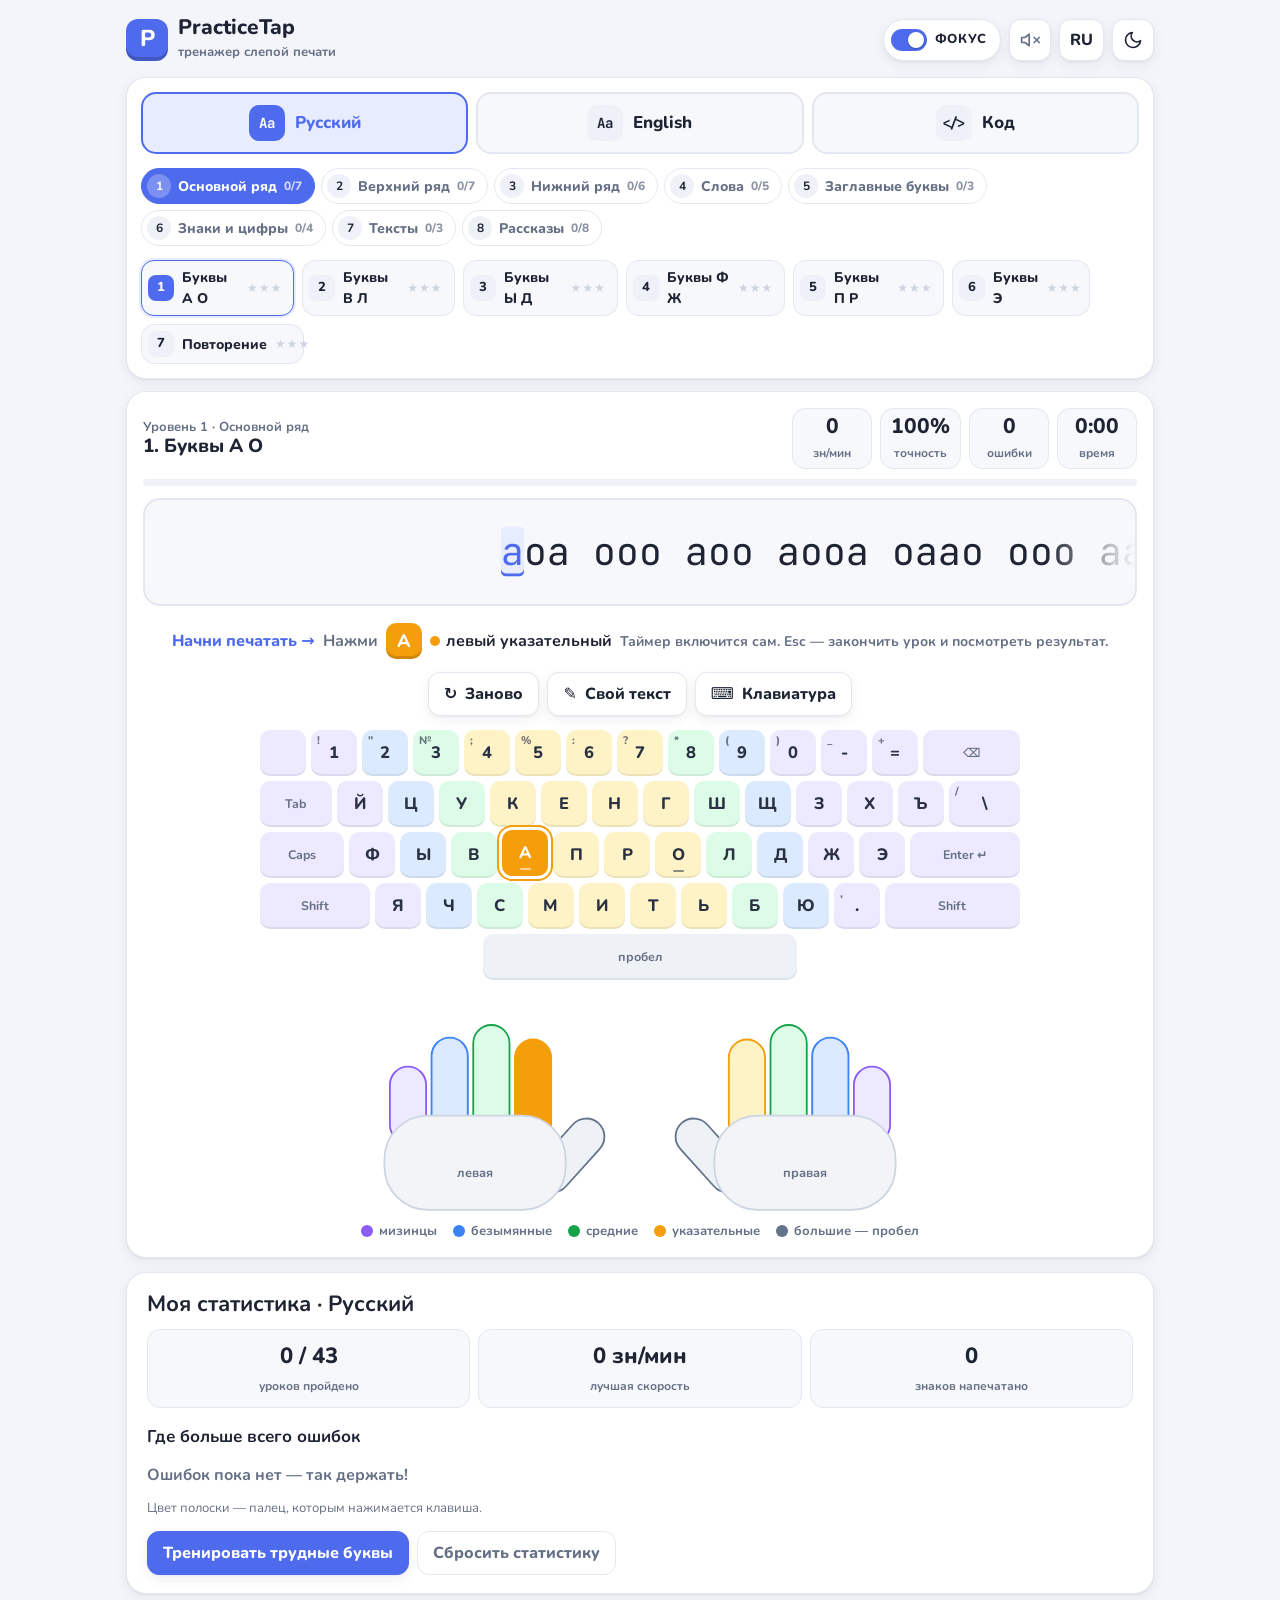
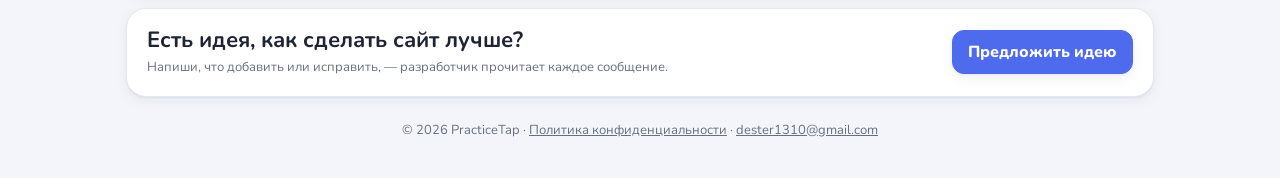
==== commit 97751260: "More words and stories, Esc shows results, feedback button, no yo letter" ====
--- a/index.html
+++ b/index.html
@@ -3,12 +3,12 @@
 <head>
 <meta charset="UTF-8">
 <meta name="viewport" content="width=device-width, initial-scale=1.0">
-<title>PracticeTap — тренажёр слепой печати онлайн: русский, английский и код</title>
-<meta name="description" content="Бесплатный клавиатурный тренажёр слепой печати для детей и взрослых: русский и английский языки, тренировка набора кода, подсказка пальцев, статистика ошибок, светлая и тёмная тема.">
+<title>PracticeTap — тренажер слепой печати онлайн: русский, английский и код</title>
+<meta name="description" content="Бесплатный клавиатурный тренажер слепой печати для детей и взрослых: русский и английский языки, тренировка набора кода, подсказка пальцев, статистика ошибок, светлая и темная тема.">
 <link rel="canonical" href="https://practicetap.com/">
 <meta property="og:type" content="website">
 <meta property="og:url" content="https://practicetap.com/">
-<meta property="og:title" content="PracticeTap — тренажёр слепой печати">
+<meta property="og:title" content="PracticeTap — тренажер слепой печати">
 <meta property="og:description" content="Учись печатать вслепую на русском и английском и набирать код быстрее. Бесплатно, прямо в браузере.">
 <meta name="theme-color" content="#4f6bed">
 <link rel="icon" href="data:image/svg+xml,%3Csvg xmlns='http://www.w3.org/2000/svg' viewBox='0 0 64 64'%3E%3Crect width='64' height='64' rx='16' fill='%234f6bed'/%3E%3Ctext x='32' y='45' font-family='Arial' font-size='38' font-weight='700' text-anchor='middle' fill='white'%3EP%3C/text%3E%3C/svg%3E">
@@ -30,7 +30,7 @@
 <!-- /Yandex.Metrika counter -->
 
 <script>
-/* Тема (светлая / тёмная) включается сразу, чтобы страница не мигала */
+/* Тема (светлая / темная) включается сразу, чтобы страница не мигала */
 (function () {
   var t = null;
   try { t = localStorage.getItem('pt_theme'); } catch (e) {}
@@ -141,7 +141,7 @@
 .guide li{flex:1 1 220px;display:flex;align-items:center;gap:10px;background:var(--surface);border:1px dashed var(--border2);border-radius:15px;padding:8px 12px;font-weight:700;font-size:14px;color:var(--muted)}
 .guide b{flex:0 0 28px;height:28px;border-radius:50%;background:var(--accent-soft);color:var(--accent);display:grid;place-items:center;font-weight:800}
 
-/* ===================== ТРЕНАЖЁР ===================== */
+/* ===================== ТРЕНАЖЕР ===================== */
 .trainer{padding:16px}
 .lesson-head{display:flex;align-items:center;justify-content:space-between;gap:12px;flex-wrap:wrap;margin-bottom:10px}
 .lesson-title{font-weight:800;font-size:19px;line-height:1.25;margin:0}
@@ -207,7 +207,10 @@
 .legend i{width:12px;height:12px;border-radius:50%;background:var(--fs)}
 
 /* ===================== СТАТИСТИКА ===================== */
-.stats-card,.howto{padding:18px 20px;margin-top:14px}
+.stats-card,.feedback{padding:18px 20px;margin-top:14px}
+.feedback{display:flex;align-items:center;justify-content:space-between;gap:14px;flex-wrap:wrap}
+.feedback h2{margin:0 0 4px}
+.feedback .muted{margin:0}
 .summary{display:grid;grid-template-columns:repeat(3,1fr);gap:8px;margin:6px 0 4px}
 .summary div{background:var(--surface2);border:1px solid var(--border);border-radius:13px;padding:10px;text-align:center}
 .summary b{display:block;font-size:22px;font-weight:800}
@@ -279,9 +282,9 @@
   <header class="top fade-on-focus">
     <a class="logo" href="/">
       <span class="logo-key">P</span>
-      <span class="logo-text"><b>PracticeTap</b><small data-i="tagline">тренажёр слепой печати</small></span>
+      <span class="logo-text"><b>PracticeTap</b><small data-i="tagline">тренажер слепой печати</small></span>
     </a>
-    <h1 class="sr-only">PracticeTap — тренажёр слепой печати онлайн для детей и взрослых</h1>
+    <h1 class="sr-only">PracticeTap — тренажер слепой печати онлайн для детей и взрослых</h1>
     <div class="tools">
       <button class="switch" id="btnFocus" type="button" aria-pressed="true" data-tip="focusTip"><span class="knob"></span><span data-i="focus">Фокус</span></button>
       <button class="icon-btn" id="btnSound" type="button" data-tip="soundTip">
@@ -309,13 +312,7 @@
     <div class="lessons" id="lessons"></div>
   </section>
 
-  <ol class="guide fade-on-focus">
-    <li><b>1</b><span data-i="g1">Выбери язык и урок</span></li>
-    <li><b>2</b><span data-i="g2">Поставь пальцы, как на картинке внизу</span></li>
-    <li><b>3</b><span data-i="g3">Печатай подсвеченную букву, не глядя на клавиатуру</span></li>
-  </ol>
-
-  <!-- ===== Тренажёр ===== -->
+  <!-- ===== Тренажер ===== -->
   <section class="card trainer" id="trainer">
     <div class="lesson-head">
       <div class="lesson-title" id="lessonTitle"></div>
@@ -334,14 +331,13 @@
     </div>
     <div class="hint" id="hint" aria-live="polite"></div>
     <div class="controls">
-      <button class="btn" id="btnRestart" type="button"><span aria-hidden="true">↻</span><span data-i="restart">Заново</span><kbd>Esc</kbd></button>
+      <button class="btn" id="btnRestart" type="button"><span aria-hidden="true">↻</span><span data-i="restart">Заново</span></button>
       <button class="btn" id="btnCustom" type="button"><span aria-hidden="true">✎</span><span data-i="custom">Свой текст</span></button>
       <button class="btn" id="btnKb" type="button" aria-pressed="true" data-tip="kbTip"><span aria-hidden="true">⌨</span><span data-i="keyboard">Клавиатура</span></button>
     </div>
     <div class="kb-wrap" id="kbWrap">
       <div class="kb" id="kb"></div>
       <div class="hands-wrap" id="handsWrap">
-        <p class="hands-cap" id="handsCap"></p>
         <svg class="hands" id="hands" viewBox="0 0 640 244" role="img" aria-label="Какой палец нажимает какую клавишу"></svg>
         <div class="legend">
           <span class="f-lp"><i></i><b data-i="lg1">мизинцы</b></span>
@@ -372,20 +368,13 @@
     </div>
   </section>
 
-  <!-- ===== Как пользоваться (текст для людей и поисковиков) ===== -->
-  <section class="card howto fade-on-focus" id="howto" data-ih="howto">
-    <h2>Как научиться печатать вслепую</h2>
-    <div class="tips">
-      <div class="tip"><span class="tip-n">1</span><h3>Пальцы на место</h3><p>Левая рука лежит на Ф Ы В А, правая — на О Л Д Ж. На клавишах А и О есть бугорки: их можно найти на ощупь.</p></div>
-      <div class="tip"><span class="tip-n">2</span><h3>Смотри на экран</h3><p>Не подглядывай на клавиатуру. Цвет клавиши и светящийся палец подскажут, чем нажимать.</p></div>
-      <div class="tip"><span class="tip-n">3</span><h3>Сначала точность</h3><p>Печатай без ошибок, даже если медленно. Скорость придёт сама, если заниматься по 10–15 минут каждый день.</p></div>
+  <!-- ===== Предложения разработчику ===== -->
+  <section class="card feedback fade-on-focus">
+    <div>
+      <h2 data-i="fbTitle">Есть идея, как сделать сайт лучше?</h2>
+      <p class="muted" data-i="fbText">Напиши, что добавить или исправить, — разработчик прочитает каждое сообщение.</p>
     </div>
-    <h3>Тренажёр для программистов</h3>
-    <p>В разделе «Код» есть скобки и операторы, ключевые слова и настоящие примеры на Python, JavaScript, HTML, CSS, SQL и командах Git. После Enter отступ ставится сам — как в редакторе кода.</p>
-    <h3>Горячие клавиши</h3>
-    <p><kbd>Esc</kbd> — начать урок заново, <kbd>Enter</kbd> — следующий урок на экране с результатом. Ошибся — просто нажми правильную клавишу, ничего стирать не нужно.</p>
-    <h3>Если у тебя Mac</h3>
-    <p>Чтобы точка и запятая были там же, где на схеме, включи раскладку «Русская – ПК» в настройках клавиатуры.</p>
+    <button class="btn primary" id="btnFeedback" type="button" data-i="fbBtn">Предложить идею</button>
   </section>
 
   <div class="ad-slot" id="ad-bottom"><!-- Рекламный блок №2 (низ): сюда вставите код блока --></div>
@@ -408,7 +397,7 @@
     <h3 data-i="resErr">Ошибки в этом уроке</h3>
     <div class="chart" id="resChart"></div>
     <div class="modal-actions">
-      <button class="btn" id="btnAgain" type="button"><span data-i="again">Ещё раз</span><kbd>Esc</kbd></button>
+      <button class="btn" id="btnAgain" type="button"><span data-i="again">Еще раз</span><kbd>Esc</kbd></button>
       <button class="btn primary" id="btnNext" type="button" data-autofocus><span data-i="next">Дальше</span><kbd>Enter</kbd></button>
     </div>
   </div>
@@ -423,6 +412,19 @@
     <div class="modal-actions">
       <button class="btn" id="btnCustomCancel" type="button" data-i="cancel">Отмена</button>
       <button class="btn primary" id="btnCustomGo" type="button" data-i="customGo">Печатать</button>
+    </div>
+  </div>
+</div>
+
+<!-- ===== Окно «Предложить идею» ===== -->
+<div class="modal" id="feedbackModal" hidden>
+  <div class="modal-card" role="dialog" aria-modal="true" aria-labelledby="fbModalTitle">
+    <h2 id="fbModalTitle" data-i="fbBtn">Предложить идею</h2>
+    <p class="muted" data-i="fbHelp"></p>
+    <textarea id="fbText" maxlength="3000" data-ph="fbPh" data-autofocus></textarea>
+    <div class="modal-actions">
+      <button class="btn" id="btnFbCancel" type="button" data-i="cancel">Отмена</button>
+      <button class="btn primary" id="btnFbSend" type="button" data-i="fbSend">Отправить</button>
     </div>
   </div>
 </div>
@@ -507,6 +509,11 @@
     code: []
   };
 
+  // дополнительные слова — чтобы упражнения не повторялись
+  WORDS.ru = WORDS.ru.concat(('авто адрес аист акула альбом ананас апельсин аптека астра атлас бабушка бабочка багаж балкон банан банка баран барабан бассейн батон башня берег береза беседа библиотека билет бинокль блин блокнот блюдо бобер болото борщ ботинок бочка браслет бревно бублик букет бульвар бумага бутерброд вагон валенки ванна варенье ведро великан велосипед верблюд веревка вершина весло взгляд вилка виноград вкус внук вокзал волна ворона ворота восток вратарь выставка галстук гвоздь герой гитара глина гном голубь горка гость грибник грузовик губка гусь дача дверь двор девочка дедушка дельфин деревня джем диван дневник доброта доктор дорожка дружба дуб дятел жаба жасмин железо жираф журнал забор завтрак загадка закат замок записка заяц звонок здание зебра зеркало зонтик игрушка избушка изюм индюк иней искра кабинет кактус калач камень канал капуста карандаш карман картина картошка каток качели квартира кенгуру кефир кино кисть клубника ковер колесо колокол комар комната компот конфета корзина космос костер котенок кофта кошелек кресло крокодил кролик кружка крыльцо кузнечик лагерь лампа ландыш ласточка лебедь лейка лента лестница лимон линейка лисенок листок лошадь луна лыжи магазин малина мальчик марка маска матрешка медведь мелодия мельница метла мечта миска мишка молния мороженое морж мотор муравей мышка набор наушники небосвод носок облако овощи огород огурец одеяло озеро окунь олень орел осина остров отдых отец охота очки палатка пальто памятник панда папка парус паук пенал печенье пирог письмо планета платье пледы площадь подарок подушка поезд полка помидор портфель посуда праздник прогулка пряник птенец пчела пылесос радио ракета ракушка расческа ребенок река ремень речка рисунок роза ромашка рубашка рукавица ручей рюкзак салат самокат сапоги сарай свеча свитер сказка скамейка скрипка слон смех снеговик снежинка сова сосна спичка спутник стакан станция стрекоза страница строитель сумка сундук сыр таблица тарелка телефон тигр толстый торт трактор трамвай трубка тыква удочка улитка урожай утенок учебник учитель фантик фигура флаг фонарь футбол хомяк хоккей художник цапля цирк цыпленок чайник часовщик черепаха чернила чемодан чудо шарик шахматы шишка шоколад шуба щетка экран юла ягненок ящерица ящик бегать верить весело гулять дарить дружить ждать звать искать катать класть кормить лепить летать ловить мечтать мыть нести носить петь плавать прыгать рисовать сидеть спать спешить строить считать танцевать убирать узнать улыбаться ходить шагать шить яркий теплый холодный мокрый сухой сладкий кислый горький чистый грязный светлый темный длинный короткий широкий узкий высокий низкий смелый ловкий сильный слабый вкусный любимый настоящий интересный прекрасный').split(' '));
+  WORDS.en = WORDS.en.concat(('able about above after again against along always among animal answer area arm around art asked away baby back bag bake bear beat beautiful became because bed been before began behind being bell below best better between bike bill bird birthday blow board boat body bottle bottom box brave break bright brother build busy buy cake call came camp candy cap card careful carry case catch caught center chair change cheese chicken child children choose circle class clean clear climb clock close cloth clothes coat coffee color come common cook corner cotton could count country cousin cover cow crowd cry cut dance dark daughter dear decide desk dinner direction dish doctor does done draw dream dress drink drive drop dry duck during each early earth easy eat edge egg eight else end enjoy enough even evening ever every example eye face fact fair fall farm father feet fell felt few fight fill final finger finish fire flower fly follow food foot forest forget form forward found four free fresh front fruit full game garden gate gift girl glad glass gold gone grass gray ground group grow guess hair half happen hard hat head hear heart heavy hello hill hold hole holiday hope horse hot hour huge human hungry hurry idea inside island jacket job join joke juice jump just key kind king kitchen kite knee knew lake lamp land language large laugh lead leaf learn least leave less letter life lift line lion list little long lost loud lucky lunch machine magic main map mark market matter maybe meet middle might mind minute mirror miss money monkey morning mother mountain mouse mouth much near neck nest never night nine noise north note nothing notice number ocean office often orange order other outside paint pair paper parent party pass past pay pen pencil picture piece pink place plan plane plant plate please pocket point pond pretty prize problem pull push queen question quiet rabbit race rain rainbow ready reason remember rest rich ring river road rock roof rope round rule safe said sail salt sand save scarf science sea season seat second secret seed sell send seven shape share sheep shell ship shirt shoe shop short shout show shy side sign silver simple sing sister sit size skate sky sleep smile snake snow soft song soon sound soup south space speak special spend spoon spring square stairs stand station stay step stick still stone store storm straight strange strong sugar summer supper sure surprise sweet swim table tail talk tall taste tea team tell ten tent test than thank thing three throw ticket tiger tired together tomorrow tonight tooth top touch tower town toy train travel tree trip truck turtle twelve under until upon useful usual valley village visit voice wait walk wall warm wash watch wave weather wheel where while whole wide wild wind window winter wish without woman wonder wood wool world write wrong yellow young').split(' '));
+  ['ru', 'en'].forEach(function (m) { WORDS[m] = WORDS[m].filter(function (w, i, a) { return w && a.indexOf(w) === i; }); });
+
   /* ===================== УРОКИ =====================
      n — название уровня; l — уроки.
      k — новые клавиши (упражнение из букв и слов); rv — повторение;
@@ -517,42 +524,74 @@
       { n: { ru: 'Основной ряд', en: 'Home row' }, l: [{ k: 'ао' }, { k: 'вл' }, { k: 'ыд' }, { k: 'фж' }, { k: 'пр' }, { k: 'э' }, { rv: 1 }] },
       { n: { ru: 'Верхний ряд', en: 'Top row' }, l: [{ k: 'ке' }, { k: 'нг' }, { k: 'уш' }, { k: 'цщ' }, { k: 'йз' }, { k: 'хъ' }, { rv: 1 }] },
       { n: { ru: 'Нижний ряд', en: 'Bottom row' }, l: [{ k: 'ми' }, { k: 'ть' }, { k: 'сб' }, { k: 'чю' }, { k: 'я.' }, { rv: 1 }] },
+      { n: { ru: 'Слова', en: 'Words' }, l: [
+        { t: { ru: 'Короткие слова', en: 'Short words' }, wl: [2, 4], cnt: 34 },
+        { t: { ru: 'Средние слова', en: 'Medium words' }, wl: [5, 7], cnt: 28 },
+        { t: { ru: 'Длинные слова', en: 'Long words' }, wl: [8, 20], cnt: 20 },
+        { t: { ru: 'Любые слова', en: 'Any words' }, wl: [1, 30], cnt: 34 },
+        { t: { ru: 'Марафон слов', en: 'Word marathon' }, wl: [1, 30], cnt: 60 }
+      ] },
       { n: { ru: 'Заглавные буквы', en: 'Capital letters' }, l: [
         { t: { ru: 'Левая рука', en: 'Left hand' }, w: 'Анна Вика Ева Ирина Карина Маша Света Уля Фаина Яна Айдар Арман Ерлан Ислам Максим Павел Самат Чингиз Аян Ваня Ильяс Камила'.split(' ') },
         { t: { ru: 'Правая рука', en: 'Right hand' }, w: 'Олег Ольга Роман Лена Дина Жанна Эля Нурлан Галина Шамиль Зарина Тимур Борис Юлия Руслан Лейла Дамир Жансая Эрик Нина Оля Гульнара'.split(' ') },
         { t: { ru: 'Города и страны', en: 'Cities and countries' }, w: 'Алматы Астана Шымкент Караганда Актобе Тараз Павлодар Костанай Атырау Туркестан Москва Казахстан Россия Европа Азия Байкал Волга Каспий Алтай Париж Лондон'.split(' ') }
       ] },
       { n: { ru: 'Знаки и цифры', en: 'Punctuation and numbers' }, l: [
-        { t: { ru: 'Точка', en: 'Period' }, cnt: 6, s: ['Мама мыла раму.', 'Кот спит.', 'Идет дождь.', 'Светит солнце.', 'Я люблю читать.', 'Мы идем в школу.', 'Папа читает газету.', 'Брат играет в мяч.', 'Сегодня тепло.', 'Река быстрая.'] },
-        { t: { ru: 'Запятая', en: 'Comma' }, cnt: 4, s: ['Утром, днем и вечером я читаю.', 'Яблоки, груши и сливы растут в саду.', 'Если идет дождь, мы сидим дома.', 'Я встал, умылся и сел завтракать.', 'Мама, папа и я гуляем в парке.', 'Зимой холодно, а летом жарко.', 'Когда я вырасту, я стану врачом.', 'Кошка, собака и попугай живут дружно.'] },
-        { t: { ru: 'Вопрос и восклицание', en: 'Question and exclamation' }, cnt: 6, s: ['Как тебя зовут?', 'Сколько тебе лет?', 'Ура, каникулы!', 'Какой сегодня день?', 'Привет, как дела?', 'Отлично, молодец!', 'Где мой рюкзак?', 'Вперед, к победе!'] },
-        { t: { ru: 'Цифры', en: 'Numbers' }, cnt: 4, s: ['В классе 25 учеников.', 'Мой дом номер 17.', 'В году 12 месяцев и 365 дней.', 'Урок длится 45 минут.', 'Мне 10 лет, а брату 7.', 'Поезд уходит в 8 часов 30 минут.', 'В неделе 7 дней.', 'У паука 8 ног.'] }
+        { t: { ru: 'Точка', en: 'Period' }, cnt: 9, s: ['Солнце село за горы.', 'Мы купили новый мяч.', 'На столе лежит книга.', 'Бабушка печет пироги.', 'Утром был туман.', 'Собака спит у двери.', 'Мама мыла раму.', 'Кот спит.', 'Идет дождь.', 'Светит солнце.', 'Я люблю читать.', 'Мы идем в школу.', 'Папа читает газету.', 'Брат играет в мяч.', 'Сегодня тепло.', 'Река быстрая.'] },
+        { t: { ru: 'Запятая', en: 'Comma' }, s: ['Утром, днем и вечером я читаю.', 'Яблоки, груши и сливы растут в саду.', 'Если идет дождь, мы сидим дома.', 'Я встал, умылся и сел завтракать.', 'Мама, папа и я гуляем в парке.', 'Зимой холодно, а летом жарко.', 'Когда я вырасту, я стану врачом.', 'Кошка, собака и попугай живут дружно.', 'Летом мы плаваем, загораем и играем в мяч.', 'Если хочешь быстро печатать, тренируйся каждый день.', 'В лесу растут сосны, ели, березы и дубы.', 'Я взял ручку, тетрадь и учебник.'], cnt: 6 },
+        { t: { ru: 'Вопрос и восклицание', en: 'Question and exclamation' }, cnt: 9, s: ['Ты любишь мороженое?', 'Какая красивая радуга!', 'Куда ты идешь?', 'Мы победили!', 'Почему небо голубое?', 'Как тебя зовут?', 'Сколько тебе лет?', 'Ура, каникулы!', 'Какой сегодня день?', 'Привет, как дела?', 'Отлично, молодец!', 'Где мой рюкзак?', 'Вперед, к победе!'] },
+        { t: { ru: 'Цифры', en: 'Numbers' }, s: ['В классе 25 учеников.', 'Мой дом номер 17.', 'В году 12 месяцев и 365 дней.', 'Урок длится 45 минут.', 'Мне 10 лет, а брату 7.', 'Поезд уходит в 8 часов 30 минут.', 'В неделе 7 дней.', 'У паука 8 ног.', 'В нашем доме 9 этажей.', 'Мы прошли 15 километров.', 'В коробке 24 карандаша.', 'Поезд номер 102 прибывает в 14 часов.'], cnt: 6 }
       ] },
       { n: { ru: 'Тексты', en: 'Texts' }, l: [
-        { t: { ru: 'Пословицы', en: 'Proverbs' }, cnt: 4, s: ['Тише едешь, дальше будешь.', 'Без труда не выловишь и рыбку из пруда.', 'Повторение мать учения.', 'Друг познается в беде.', 'Век живи, век учись.', 'Делу время, потехе час.', 'Терпение и труд все перетрут.', 'Глаза боятся, а руки делают.'] },
-        { t: { ru: 'Скороговорки', en: 'Tongue twisters' }, cnt: 3, s: ['Шла Саша по шоссе и сосала сушку.', 'Карл у Клары украл кораллы, а Клара у Карла украла кларнет.', 'На дворе трава, на траве дрова.', 'Ехал Грека через реку, видит Грека в реке рак.', 'Корабли лавировали, лавировали, да не вылавировали.'] },
+        { t: { ru: 'Пословицы', en: 'Proverbs' }, cnt: 7, s: ['Не откладывай на завтра то, что можно сделать сегодня.', 'Семь раз отмерь, один раз отрежь.', 'Ученье свет, а неученье тьма.', 'Дело мастера боится.', 'Под лежачий камень вода не течет.', 'Не имей сто рублей, а имей сто друзей.', 'Слово не воробей, вылетит не поймаешь.', 'Худой мир лучше доброй ссоры.', 'Тише едешь, дальше будешь.', 'Без труда не выловишь и рыбку из пруда.', 'Повторение мать учения.', 'Друг познается в беде.', 'Век живи, век учись.', 'Делу время, потехе час.', 'Терпение и труд все перетрут.', 'Глаза боятся, а руки делают.'] },
+        { t: { ru: 'Скороговорки', en: 'Tongue twisters' }, cnt: 5, s: ['Мама мыла Милу мылом.', 'От топота копыт пыль по полю летит.', 'Шесть мышат в камышах шуршат.', 'Три сороки тараторки тараторили на горке.', 'Белые бараны били в барабаны.', 'Шла Саша по шоссе и сосала сушку.', 'Карл у Клары украл кораллы, а Клара у Карла украла кларнет.', 'На дворе трава, на траве дрова.', 'Ехал Грека через реку, видит Грека в реке рак.', 'Корабли лавировали, лавировали, да не вылавировали.'] },
         { t: { ru: 'Все буквы алфавита', en: 'All letters' }, cnt: 2, s: ['Съешь же еще этих мягких французских булок, да выпей чаю.', 'В чащах юга жил бы цитрус? Да, но фальшивый экземпляр!', 'Широкая электрификация южных губерний даст мощный толчок подъему сельского хозяйства.'] }
+      ] },
+      { n: { ru: 'Рассказы', en: 'Stories' }, l: [
+        { t: { ru: 'Утро', en: 'Morning' }, cnt: 1, s: ['Утром Маша проснулась рано. За окном светило солнце и пели птицы. Она быстро умылась, позавтракала и пошла в школу. По дороге она встретила свою подругу Дину, и они весело болтали о каникулах.'] },
+        { t: { ru: 'Щенок', en: 'Puppy' }, cnt: 1, s: ['У Тимура есть щенок по имени Барсик. Каждый вечер они гуляют в парке. Барсик любит гоняться за голубями и приносить палку. Когда идет дождь, они сидят дома и смотрят мультфильмы.'] },
+        { t: { ru: 'На озере', en: 'At the lake' }, cnt: 1, s: ['Летом наша семья поехала на озеро. Папа ставил палатку, мама готовила обед на костре, а мы с братом ловили рыбу. Вечером мы смотрели на звезды и слушали, как стрекочут кузнечики.'] },
+        { t: { ru: 'Зима в горах', en: 'Winter in the mountains' }, cnt: 1, s: ['Зимой в Алматы выпадает много снега. Дети катаются на санках с горки и лепят снеговиков. Горы вокруг города становятся белыми, а воздух чистым и морозным. Вечером так приятно пить горячий чай дома.'] },
+        { t: { ru: 'Пчела', en: 'The bee' }, cnt: 1, s: ['Пчела весь день летала с цветка на цветок. Она собирала нектар, чтобы сделать сладкий мед. Вечером пчела вернулась в улей, где ее ждали сестры. Вместе они трудились до самой ночи.'] },
+        { t: { ru: 'Библиотека', en: 'Library' }, cnt: 1, s: ['В библиотеке тихо и уютно. На полках стоят тысячи книг: сказки, энциклопедии, рассказы о путешествиях. Можно взять любую книгу домой и читать ее целую неделю, а потом вернуть и выбрать новую.'] },
+        { t: { ru: 'Космос', en: 'Space' }, cnt: 1, s: ['Космонавты долго готовятся к полету. Они учатся работать в невесомости, изучают ракету и много занимаются спортом. Первый полет человека в космос состоялся 12 апреля 1961 года, и с тех пор люди мечтают долететь до других планет.'] },
+        { t: { ru: 'Слепая печать', en: 'Touch typing' }, cnt: 1, s: ['Компьютер помогает людям работать, учиться и играть. Чтобы печатать быстро, нужно знать, где находятся все буквы. Если заниматься каждый день по десять минут, через месяц руки сами запомнят клавиатуру, и смотреть на нее больше не придется.'] }
       ] }
     ],
     en: [
       { n: { ru: 'Основной ряд', en: 'Home row' }, l: [{ k: 'fj' }, { k: 'dk' }, { k: 'sl' }, { k: 'a;' }, { k: 'gh' }, { rv: 1 }] },
       { n: { ru: 'Верхний ряд', en: 'Top row' }, l: [{ k: 'ei' }, { k: 'ru' }, { k: 'ty' }, { k: 'wo' }, { k: 'qp' }, { rv: 1 }] },
       { n: { ru: 'Нижний ряд', en: 'Bottom row' }, l: [{ k: 'vm' }, { k: 'bn' }, { k: 'c,' }, { k: 'x.' }, { k: 'z/' }, { rv: 1 }] },
+      { n: { ru: 'Слова', en: 'Words' }, l: [
+        { t: { ru: 'Короткие слова', en: 'Short words' }, wl: [2, 4], cnt: 34 },
+        { t: { ru: 'Средние слова', en: 'Medium words' }, wl: [5, 7], cnt: 28 },
+        { t: { ru: 'Длинные слова', en: 'Long words' }, wl: [8, 20], cnt: 20 },
+        { t: { ru: 'Любые слова', en: 'Any words' }, wl: [1, 30], cnt: 34 },
+        { t: { ru: 'Марафон слов', en: 'Word marathon' }, wl: [1, 30], cnt: 60 }
+      ] },
       { n: { ru: 'Заглавные буквы', en: 'Capital letters' }, l: [
         { t: { ru: 'Левая рука', en: 'Left hand' }, w: 'Anna Bob Carl David Eva Fred Grace Steve Rose Sara Ted Vera Walter Zack Adam Ben Clara Daisy Ella Greg'.split(' ') },
         { t: { ru: 'Правая рука', en: 'Right hand' }, w: 'John Kate Lily Mike Nick Olivia Paul Henry Ian Ken Leo Mia Noah Oscar Peter Jim Lucy Hugo Molly Nora'.split(' ') },
         { t: { ru: 'Города и дни', en: 'Cities and days' }, w: 'London Paris Tokyo Berlin Madrid Rome Sydney Dubai Almaty Astana Canada Texas Monday Friday Sunday April June English Python Google'.split(' ') }
       ] },
       { n: { ru: 'Знаки и цифры', en: 'Punctuation and numbers' }, l: [
-        { t: { ru: 'Точка и запятая', en: 'Period and comma' }, cnt: 5, s: ['I like apples, pears and plums.', 'My cat is black.', 'We read, write and play.', 'It is sunny today.', 'Tom, Ann and I are friends.', 'The bus is late.', 'First, wash your hands.', 'Our class is big.'] },
-        { t: { ru: 'Вопрос и восклицание', en: 'Question and exclamation' }, cnt: 6, s: ['How are you?', 'What is your name?', 'Wow, that is great!', 'Can you help me?', 'Where is my bag?', 'Well done!', 'Is it raining?', 'Hurry up!'] },
+        { t: { ru: 'Точка и запятая', en: 'Period and comma' }, cnt: 7, s: ['The sun is shining, and the birds are singing.', 'Dad made pancakes for breakfast.', 'We need eggs, milk, bread and cheese.', 'My room is small, but it is cozy.','I like apples, pears and plums.', 'My cat is black.', 'We read, write and play.', 'It is sunny today.', 'Tom, Ann and I are friends.', 'The bus is late.', 'First, wash your hands.', 'Our class is big.'] },
+        { t: { ru: 'Вопрос и восклицание', en: 'Question and exclamation' }, cnt: 9, s: ['Do you like ice cream?', 'What a beautiful day!', 'Where are you going?', 'We won!', 'Why is the sky blue?', 'How are you?', 'What is your name?', 'Wow, that is great!', 'Can you help me?', 'Where is my bag?', 'Well done!', 'Is it raining?', 'Hurry up!'] },
         { t: { ru: 'Апостроф', en: 'Apostrophe' }, cnt: 6, s: ["I'm happy.", "Don't stop now.", "It's a sunny day.", "We're best friends.", "You can't miss it.", "That's my book.", "Let's play!", "She's very kind."] },
         { t: { ru: 'Цифры', en: 'Numbers' }, cnt: 4, s: ['I have 3 cats and 2 dogs.', 'School starts at 8:30.', 'A year has 365 days.', 'There are 24 hours in a day.', 'My brother is 12.', 'Room 404 is closed.', 'We need 10 apples.', 'The game ends at 7:45.'] }
       ] },
       { n: { ru: 'Тексты', en: 'Texts' }, l: [
-        { t: { ru: 'Пословицы', en: 'Proverbs' }, cnt: 4, s: ['Practice makes perfect.', 'Slow and steady wins the race.', 'Better late than never.', 'Actions speak louder than words.', 'Knowledge is power.', 'Where there is a will, there is a way.', 'Every day is a new start.'] },
+        { t: { ru: 'Пословицы', en: 'Proverbs' }, cnt: 6, s: ['The early bird catches the worm.', 'Two heads are better than one.', 'Look before you leap.', 'Great minds think alike.', 'Time is money.', 'Practice makes perfect.', 'Slow and steady wins the race.', 'Better late than never.', 'Actions speak louder than words.', 'Knowledge is power.', 'Where there is a will, there is a way.', 'Every day is a new start.'] },
         { t: { ru: 'Скороговорки', en: 'Tongue twisters' }, cnt: 3, s: ['She sells sea shells by the sea shore.', 'Peter Piper picked a peck of pickled peppers.', 'How much wood would a woodchuck chuck?', 'Red lorry, yellow lorry.', 'Fresh fried fish, fish fresh fried.'] },
         { t: { ru: 'Все буквы алфавита', en: 'All letters' }, cnt: 2, s: ['The quick brown fox jumps over the lazy dog.', 'Sphinx of black quartz, judge my vow.', 'How vexingly quick daft zebras jump!', 'The five boxing wizards jump quickly.'] }
+      ] },
+      { n: { ru: 'Рассказы', en: 'Stories' }, l: [
+        { t: { ru: 'Прогулка с собакой', en: 'Dog walk' }, cnt: 1, s: ['Every morning Tom walks his dog in the park. The dog loves to run after the ball and bark at the birds. After the walk they go home and have breakfast together. Then Tom goes to school and the dog sleeps on the sofa.'] },
+        { t: { ru: 'Как велосипед', en: 'Like a bike' }, cnt: 1, s: ['Learning to type is like learning to ride a bike. At first it feels slow and hard, but every day it gets a little easier. Soon your fingers will find the keys on their own, and you will not need to look down at all.'] },
+        { t: { ru: 'Библиотека', en: 'Library' }, cnt: 1, s: ['The library is a quiet place full of books. You can read about space, animals, history and faraway countries. If you like a book, you can take it home for a week and then come back for a new one.'] },
+        { t: { ru: 'Поход', en: 'Camping' }, cnt: 1, s: ['In summer our family went camping by the lake. Dad set up the tent, Mom cooked dinner on the fire, and my sister and I went fishing. At night we watched the stars and listened to the crickets.'] },
+        { t: { ru: 'Программист', en: 'Programmer' }, cnt: 1, s: ['Computers help people work, learn and play. A good programmer writes clean code and tests it often. Typing fast saves a lot of time when you write programs every day, so it is worth practicing a little each morning.'] },
+        { t: { ru: 'Пчела', en: 'The bee' }, cnt: 1, s: ['The little bee flew from flower to flower all day long. It collected nectar to make sweet honey. In the evening it returned to the hive, tired but happy, and told the other bees where the best flowers were.'] }
       ] }
     ],
     code: [
@@ -565,21 +604,28 @@
         { t: { ru: 'Основные', en: 'Basics' }, w: ['if', 'else', 'for', 'while', 'return', 'true', 'false', 'null', 'break', 'continue', 'and', 'or', 'not', 'in', 'is'] },
         { t: { ru: 'JavaScript', en: 'JavaScript' }, w: ['function', 'const', 'let', 'var', 'class', 'import', 'export', 'from', 'new', 'this', 'async', 'await', 'try', 'catch', 'throw', 'switch', 'case', 'default', 'typeof', 'console.log'] },
         { t: { ru: 'Python', en: 'Python' }, w: ['def', 'print', 'input', 'range', 'len', 'list', 'dict', 'str', 'int', 'float', 'self', 'None', 'True', 'False', 'elif', 'lambda', 'import', 'return', 'yield', 'with', 'pass'] },
-        { t: { ru: 'Выражения', en: 'Expressions' }, cnt: 12, w: ['x = 1', 'i++', 'a + b', 'n * 2', 'len(s)', 'f(x)', 'arr[0]', 'obj.name', 'x == y', 'a != b', 'i < n', 'return x;', 'i += 1', 'x > 0'] }
+        { t: { ru: 'Все вперемешку', en: 'Mixed' }, wl: [1, 40], cnt: 30 },
+        { t: { ru: 'Выражения', en: 'Expressions' }, cnt: 16, w: ['x = 1', 'i++', 'a + b', 'n * 2', 'len(s)', 'f(x)', 'arr[0]', 'obj.name', 'x == y', 'a != b', 'i < n', 'return x;', 'i += 1', 'x > 0'] }
       ] },
       { n: { ru: 'Python', en: 'Python' }, l: [
         { t: { ru: 'Функция', en: 'Function' }, c: ['def greet(name):', '    return "Hello, " + name', '', 'print(greet("World"))'] },
         { t: { ru: 'Цикл for', en: 'For loop' }, c: ['numbers = [1, 2, 3, 4, 5]', 'total = 0', 'for n in numbers:', '    total += n', 'print(total)'] },
         { t: { ru: 'Условие', en: 'Condition' }, c: ['age = int(input("Age: "))', 'if age >= 18:', '    print("Adult")', 'else:', '    print("Child")'] },
         { t: { ru: 'Класс', en: 'Class' }, c: ['class Cat:', '    def __init__(self, name):', '        self.name = name', '', '    def say(self):', '        return "Meow! I am " + self.name'] },
-        { t: { ru: 'Списки', en: 'Lists' }, c: ['squares = [x * x for x in range(10)]', 'evens = [x for x in squares if x % 2 == 0]', 'print(evens)'] }
+        { t: { ru: 'Списки', en: 'Lists' }, c: ['squares = [x * x for x in range(10)]', 'evens = [x for x in squares if x % 2 == 0]', 'print(evens)'] },
+        { t: { ru: 'Словарь', en: 'Dictionary' }, c: ['ages = {"Ann": 12, "Tom": 10}', 'ages["Kate"] = 11', 'for name, age in ages.items():', '    print(name, "is", age)'] },
+        { t: { ru: 'Цикл while', en: 'While loop' }, c: ['count = 3', 'while count > 0:', '    print(count)', '    count -= 1', 'print("Go!")'] },
+        { t: { ru: 'Файл', en: 'File' }, c: ['with open("notes.txt") as f:', '    for line in f:', '        print(line.strip())'] }
       ] },
       { n: { ru: 'JavaScript', en: 'JavaScript' }, l: [
         { t: { ru: 'Функция', en: 'Function' }, c: ['function sum(a, b) {', '  return a + b;', '}', 'console.log(sum(2, 3));'] },
         { t: { ru: 'Массив', en: 'Array' }, c: ['const fruits = ["apple", "banana", "cherry"];', 'fruits.forEach((fruit) => {', '  console.log(fruit);', '});'] },
         { t: { ru: 'Объект и условие', en: 'Object and if' }, c: ['const user = { name: "Ann", age: 12 };', 'if (user.age >= 18) {', '  console.log("adult");', '} else {', '  console.log("child");', '}'] },
         { t: { ru: 'Событие клика', en: 'Click event' }, c: ['let count = 0;', 'const button = document.querySelector("#btn");', 'button.addEventListener("click", () => {', '  count++;', '});'] },
-        { t: { ru: 'Async / await', en: 'Async / await' }, c: ['async function load(url) {', '  const res = await fetch(url);', '  return res.json();', '}'] }
+        { t: { ru: 'Async / await', en: 'Async / await' }, c: ['async function load(url) {', '  const res = await fetch(url);', '  return res.json();', '}'] },
+        { t: { ru: 'Map и filter', en: 'Map and filter' }, c: ['const nums = [1, 2, 3, 4, 5, 6];', 'const even = nums.filter((n) => n % 2 === 0);', 'const doubled = even.map((n) => n * 2);', 'console.log(doubled);'] },
+        { t: { ru: 'Класс', en: 'Class' }, c: ['class Dog {', '  constructor(name) {', '    this.name = name;', '  }', '  bark() {', '    return this.name + " says woof";', '  }', '}'] },
+        { t: { ru: 'Цикл for', en: 'For loop' }, c: ['for (let i = 1; i <= 5; i++) {', '  console.log("Step " + i);', '}'] }
       ] },
       { n: { ru: 'HTML и CSS', en: 'HTML and CSS' }, l: [
         { t: { ru: 'Страница', en: 'Page' }, c: ['<!DOCTYPE html>', '<html>', '  <body>', '    <h1>Hello!</h1>', '    <p>My first page.</p>', '  </body>', '</html>'] },
@@ -599,36 +645,37 @@
   /* ===================== ТЕКСТЫ ИНТЕРФЕЙСА ===================== */
   var T = {
     ru: {
-      title: 'PracticeTap — тренажёр слепой печати онлайн: русский, английский и код',
-      tagline: 'тренажёр слепой печати', modeRu: 'Русский', modeEn: 'English', modeCode: 'Код',
+      title: 'PracticeTap — тренажер слепой печати онлайн: русский, английский и код',
+      tagline: 'тренажер слепой печати', modeRu: 'Русский', modeEn: 'English', modeCode: 'Код',
       g1: 'Выбери язык и урок', g2: 'Поставь пальцы, как на картинке внизу', g3: 'Печатай подсвеченную букву, не глядя на клавиатуру',
       level: 'Уровень', keys: 'Буквы', review: 'Повторение', special: 'Особое задание',
       speed: 'зн/мин', acc: 'точность', errors: 'ошибки', time: 'время',
       restart: 'Заново', custom: 'Свой текст', keyboard: 'Клавиатура',
-      startPre: 'Начни печатать →', startPost: 'Таймер включится сам.',
+      startPre: 'Начни печатать →', startPost: 'Таймер включится сам. Esc — закончить урок и посмотреть результат.',
       press: 'Нажми', hold: 'Зажми', and: 'и нажми', space: 'пробел',
       fingers: { lp: 'левый мизинец', lr: 'левый безымянный', lm: 'левый средний', li: 'левый указательный', ri: 'правый указательный', rm: 'правый средний', rr: 'правый безымянный', rp: 'правый мизинец', th: 'большой палец' },
       caps: 'Выключи Caps Lock — сейчас все буквы печатаются заглавными',
       toRu: 'Включена английская раскладка. Переключи на русскую: Alt+Shift или Win+Пробел (Windows), Ctrl+Пробел (Mac)',
       toEn: 'Включена русская раскладка. Переключи на английскую: Alt+Shift или Win+Пробел (Windows), Ctrl+Пробел (Mac)',
       tap: 'Нажми на текст, чтобы открыть клавиатуру',
-      handsRu: 'Левая рука — на Ф Ы В А, правая — на О Л Д Ж, большие пальцы — на пробеле. Светится палец, которым нажимать следующую клавишу.',
-      handsEn: 'Левая рука — на A S D F, правая — на J K L ;, большие пальцы — на пробеле. Светится палец, которым нажимать следующую клавишу.',
       lg1: 'мизинцы', lg2: 'безымянные', lg3: 'средние', lg4: 'указательные', lg5: 'большие — пробел', left: 'левая', right: 'правая',
       statsTitle: 'Моя статистика', lessonsDone: 'уроков пройдено', best: 'лучшая скорость', typed: 'знаков напечатано',
       errTitle: 'Где больше всего ошибок', errNote: 'Цвет полоски — палец, которым нажимается клавиша.', noErr: 'Ошибок пока нет — так держать!',
       trouble: 'Тренировать трудные буквы', troubleTitle: 'Трудные буквы',
       troubleEmpty: 'Сначала пройди пару уроков — тогда здесь появятся буквы, на которых ты ошибаешься.',
-      reset: 'Сбросить статистику', resetSure: 'Нажми ещё раз, чтобы сбросить',
-      res1: 'Неплохо! Попробуй ещё раз — получится лучше.', res2: 'Хорошо! До трёх звёзд совсем чуть-чуть.', res3: 'Супер! Отличная точность!',
-      starsNote: 'Звёзды даются за точность: 98% и выше — три звезды, 93% и выше — две.',
-      cpmShort: 'зн/мин', wpmNote: 'слов/мин', resErr: 'Ошибки в этом уроке', again: 'Ещё раз', next: 'Дальше',
+      reset: 'Сбросить статистику', resetSure: 'Нажми еще раз, чтобы сбросить',
+      res1: 'Неплохо! Попробуй еще раз — получится лучше.', res2: 'Хорошо! До трех звезд совсем чуть-чуть.', res3: 'Супер! Отличная точность!',
+      starsNote: 'Звезды даются за точность: 98% и выше — три звезды, 93% и выше — две.',
+      cpmShort: 'зн/мин', wpmNote: 'слов/мин', resErr: 'Ошибки в этом уроке', again: 'Еще раз', next: 'Дальше',
       customTitle: 'Свой текст', customHelp: 'Вставь любой текст: стихотворение, домашнее задание или код. Переносы строк сохранятся.',
       customPh: 'Например: Мороз и солнце, день чудесный!', customGo: 'Печатать', cancel: 'Отмена',
       footerPrivacy: 'Политика конфиденциальности',
-      themeTip: 'Светлая или тёмная тема', soundTip: 'Звук при ошибке', focusTip: 'Во время печати прячет всё лишнее',
+      themeTip: 'Светлая или темная тема', soundTip: 'Звук при ошибке', focusTip: 'Во время печати прячет все лишнее',
       langTip: 'Язык интерфейса', kbTip: 'Показать или скрыть клавиатуру и руки', focus: 'Фокус',
-      howto: ''
+      fbTitle: 'Есть идея, как сделать сайт лучше?', fbText: 'Напиши, что добавить или исправить, — разработчик прочитает каждое сообщение.',
+      fbBtn: 'Предложить идею', fbHelp: 'Напиши свое предложение. После нажатия «Отправить» откроется почта с готовым письмом. Если почта не открылась, напиши на dester1310@gmail.com.',
+      fbPh: 'Например: добавьте уроки на казахском языке', fbSend: 'Отправить', fbSubject: 'PracticeTap: предложение',
+      resStop: 'Урок остановлен. Вот что получилось:'
     },
     en: {
       title: 'PracticeTap — free online touch typing trainer: Russian, English and code',
@@ -637,15 +684,13 @@
       level: 'Level', keys: 'Keys', review: 'Review', special: 'Special task',
       speed: 'WPM', acc: 'accuracy', errors: 'mistakes', time: 'time',
       restart: 'Restart', custom: 'My text', keyboard: 'Keyboard',
-      startPre: 'Start typing →', startPost: 'The timer starts by itself.',
+      startPre: 'Start typing →', startPost: 'The timer starts by itself. Esc — stop and see your result.',
       press: 'Press', hold: 'Hold', and: 'and press', space: 'space',
       fingers: { lp: 'left pinky', lr: 'left ring finger', lm: 'left middle finger', li: 'left index finger', ri: 'right index finger', rm: 'right middle finger', rr: 'right ring finger', rp: 'right pinky', th: 'thumb' },
       caps: 'Turn off Caps Lock — all letters come out as capitals',
       toRu: 'The English layout is on. Switch to Russian: Alt+Shift or Win+Space (Windows), Ctrl+Space (Mac)',
       toEn: 'The Russian layout is on. Switch to English: Alt+Shift or Win+Space (Windows), Ctrl+Space (Mac)',
       tap: 'Tap the text to open the keyboard',
-      handsRu: 'Left hand on Ф Ы В А, right hand on О Л Д Ж, thumbs on the space bar. The glowing finger presses the next key.',
-      handsEn: 'Left hand on A S D F, right hand on J K L ;, thumbs on the space bar. The glowing finger presses the next key.',
       lg1: 'pinkies', lg2: 'ring fingers', lg3: 'middle fingers', lg4: 'index fingers', lg5: 'thumbs — space', left: 'left', right: 'right',
       statsTitle: 'My stats', lessonsDone: 'lessons done', best: 'best speed', typed: 'characters typed',
       errTitle: 'Where you make the most mistakes', errNote: 'Bar colour shows the finger that presses the key.', noErr: 'No mistakes yet — keep it up!',
@@ -660,12 +705,10 @@
       footerPrivacy: 'Privacy policy',
       themeTip: 'Light or dark theme', soundTip: 'Sound on mistakes', focusTip: 'Hides everything extra while you type',
       langTip: 'Interface language', kbTip: 'Show or hide the keyboard and hands', focus: 'Focus',
-      howto: '<h2>How to learn touch typing</h2><div class="tips">' +
-        '<div class="tip"><span class="tip-n">1</span><h3>Fingers in place</h3><p>Your left hand rests on A S D F, your right hand on J K L ;. The F and J keys have little bumps you can feel.</p></div>' +
-        '<div class="tip"><span class="tip-n">2</span><h3>Eyes on the screen</h3><p>Do not peek at the keyboard. The key colour and the glowing finger tell you which finger to use.</p></div>' +
-        '<div class="tip"><span class="tip-n">3</span><h3>Accuracy first</h3><p>Type without mistakes, even if slowly. Speed comes by itself with 10–15 minutes of practice a day.</p></div></div>' +
-        '<h3>Typing trainer for programmers</h3><p>The Code section has brackets and operators, keywords and real examples in Python, JavaScript, HTML, CSS, SQL and Git commands. Indentation is added automatically after Enter, just like in a code editor.</p>' +
-        '<h3>Shortcuts</h3><p><kbd>Esc</kbd> — restart the lesson, <kbd>Enter</kbd> — next lesson on the results screen. Made a mistake? Just press the right key, there is nothing to delete.</p>'
+      fbTitle: 'Have an idea to make the site better?', fbText: 'Tell us what to add or fix — the developer reads every message.',
+      fbBtn: 'Suggest an idea', fbHelp: 'Write your suggestion. After you press Send, your email app opens with a ready message. If it does not open, write to dester1310@gmail.com.',
+      fbPh: 'For example: add lessons in Kazakh', fbSend: 'Send', fbSubject: 'PracticeTap: suggestion',
+      resStop: 'Lesson stopped. Here is how you did:'
     }
   };
 
@@ -720,7 +763,7 @@
     var pool = review ? words : words.filter(function (w) { return hasAny(w, newK); });
     var useW = pool.length >= (review ? 6 : 3);
     var items = [], prev = '';
-    for (var n = 0; n < 20; n++) {
+    for (var n = 0; n < 28; n++) {
       var it = (useW && (review || Math.random() < 0.45)) ? pick(pool) : group(newK, all);
       if (it === prev) it = group(newK, all);
       items.push(it); prev = it;
@@ -737,8 +780,12 @@
     if (L.c) return { text: L.c.join(NL), block: true };
     if (L.k || L.rv) { var all = learnedKeys(mode, lv, i); return { text: drillText(mode, L.k || all, all, !!L.rv), block: false }; }
     if (L.s) return { text: shuffle(L.s).slice(0, L.cnt || 4).join(' '), block: false };
-    if (L.w) return { text: wordsText(L.w, L.cnt || 16), block: false };
-    if (L.sym) return { text: wordsText(L.sym, L.cnt || 18), block: false };
+    if (L.w) return { text: wordsText(L.w, L.cnt || 24), block: false };
+    if (L.sym) return { text: wordsText(L.sym, L.cnt || 24), block: false };
+    if (L.wl) {
+      var pool = WORDS[mode].filter(function (w) { return w.length >= L.wl[0] && w.length <= L.wl[1]; });
+      return { text: wordsText(pool, L.cnt || 28), block: false };
+    }
     return { text: '...', block: false };
   }
   function lessonTitle(mode, lv, i) {
@@ -783,7 +830,8 @@
       for (var c = 0; c < base.length; c++) {
         var b = base.charAt(c), s = sh.charAt(c), f = FMAP[r][c];
         var el = makeKey(row, (r === 1 && c === base.length - 1) ? 1.5 : 1, f);
-        if (isLetter(b)) el.textContent = b.toUpperCase();
+        if (b === 'ё') el.textContent = '';   // клавишу с этой буквой показываем пустой
+        else if (isLetter(b)) el.textContent = b.toUpperCase();
         else el.innerHTML = '<span class="sub">' + esc(s) + '</span>' + esc(b);
         if (HOME_BUMP[S.layout].indexOf(b) >= 0) el.classList.add('bump');
         S.keyMap[b] = { el: el, f: f, shift: false };
@@ -805,17 +853,15 @@
   // [палец, x, y, высота] для левой руки; правая рисуется зеркально
   var HAND = [['lp', 44, 78, 84], ['lr', 90, 46, 116], ['lm', 136, 32, 130], ['li', 182, 48, 114]];
   function buildHands() {
-    var W = 640, FW = 40, letters = HOME_KEYS[S.layout], out = '';
-    function finger(id, x, y, h, letter) {
-      var cx = x + FW / 2;
-      return '<g class="fg f-' + id + '" data-f="' + id + '"><rect x="' + x + '" y="' + y + '" width="' + FW + '" height="' + h + '" rx="20"/>' +
-        '<circle cx="' + cx + '" cy="' + (y + 22) + '" r="15"/><text x="' + cx + '" y="' + (y + 23) + '">' + esc(letter.toUpperCase()) + '</text></g>';
+    var W = 640, FW = 40, out = '';
+    function finger(id, x, y, h) {
+      return '<g class="fg f-' + id + '" data-f="' + id + '"><rect x="' + x + '" y="' + y + '" width="' + FW + '" height="' + h + '" rx="20"/></g>';
     }
     var rid = ['rp', 'rr', 'rm', 'ri'];
     for (var k = 0; k < 4; k++) {
       var h = HAND[k];
-      out += finger(h[0], h[1], h[2], h[3], letters[k]);
-      out += finger(rid[k], W - h[1] - FW, h[2], h[3], letters[7 - k]);
+      out += finger(h[0], h[1], h[2], h[3]);
+      out += finger(rid[k], W - h[1] - FW, h[2], h[3]);
     }
     out += '<g class="fg f-th" data-f="th"><rect x="222" y="128" width="40" height="96" rx="20" transform="rotate(42 242 176)"/></g>';
     out += '<g class="fg f-th" data-f="th"><rect x="' + (W - 262) + '" y="128" width="40" height="96" rx="20" transform="rotate(-42 ' + (W - 242) + ' 176)"/></g>';
@@ -825,7 +871,6 @@
     out += '<text class="palm-t" x="' + (W - 138) + '" y="200">' + esc(t('right')) + '</text>';
     $('hands').innerHTML = out;
     S.fingerEls = $('hands').querySelectorAll('.fg');
-    $('handsCap').textContent = t(S.layout === 'ru' ? 'handsRu' : 'handsEn');
   }
 
   /* ===================== ПОДСВЕТКА И ПОДСКАЗКА ===================== */
@@ -972,7 +1017,7 @@
       highlight();
       return;
     }
-    // включён Caps Lock — тоже не считаем ошибкой
+    // включен Caps Lock — тоже не считаем ошибкой
     if (!ok && S.caps && isLetter(exp) && ch.toLowerCase() === exp.toLowerCase()) {
       shake();
       highlight();
@@ -1061,7 +1106,8 @@
     if (S.special.layout === 'ru') return 'ru';
     return S.mode === 'code' ? 'code' : 'en';
   }
-  function finish() {
+  function finish(early) {
+    early = early === true;
     S.done = true;
     S.tEnd = Date.now();
     clearInterval(S.timer);
@@ -1076,7 +1122,7 @@
     var cpm = Math.round(S.correct / ms * 60000);
     var acc = S.correct / Math.max(1, S.correct + S.errors);
     var stars = acc >= 0.98 ? 3 : (acc >= 0.93 ? 2 : 1);
-    if (!S.special) {
+    if (!S.special && !early) {
       var key = S.mode + '-' + S.lv + '-' + S.i, p = S.prog[key] || { s: 0, c: 0 };
       p.s = Math.max(p.s, stars);
       p.c = Math.max(p.c, cpm);
@@ -1087,14 +1133,14 @@
     Object.keys(S.errMap).forEach(function (c) { st.e[c] = (st.e[c] || 0) + S.errMap[c]; });
     st.k += S.correct;
     st.ms += ms;
-    st.best = Math.max(st.best, cpm);
+    if (!early && S.correct >= 20) st.best = Math.max(st.best, cpm);   // рекорд — только за пройденный до конца урок
     store.set('pt_stats', S.stats);
     renderPicker();
     renderStats();
     var html = '';
     for (var k = 0; k < 3; k++) html += '<i' + (k < stars ? ' class="f"' : '') + '>★</i>';
-    $('resStars').innerHTML = html;
-    $('resTitle').textContent = t('res' + stars);
+    $('resStars').innerHTML = early ? '' : html;
+    $('resTitle').textContent = early ? t('resStop') : t('res' + stars);
     $('rSpeed').textContent = speedText(cpm);
     $('rSpeedL').textContent = t('speed');
     $('rSpeedSub').textContent = S.ui === 'en' ? (cpm + ' ' + t('cpmShort')) : ('≈ ' + Math.round(cpm / 5) + ' ' + t('wpmNote'));
@@ -1269,14 +1315,15 @@
       else if (e.key === 'Escape') { e.preventDefault(); again(); }
       return;
     }
-    if (S.modal === 'custom') {
+    if (S.modal === 'custom' || S.modal === 'feedback') {
       if (e.key === 'Escape') { e.preventDefault(); closeModal(); }
       return;
     }
     var tg = e.target;
     if (tg && tg !== $('hiddenInput') && (tg.tagName === 'TEXTAREA' || tg.tagName === 'INPUT' || tg.tagName === 'SELECT' || tg.isContentEditable)) return;
     if (e.ctrlKey || e.metaKey || e.altKey || e.isComposing) return;
-    if (e.key === 'Escape') { e.preventDefault(); restart(); return; }
+    // Esc во время урока — сразу закончить и показать статистику
+    if (e.key === 'Escape') { e.preventDefault(); if (S.started && !S.done) finish(true); return; }
     var ch = e.key === 'Enter' ? NL : ((e.key && e.key.length === 1) ? e.key : null);
     if (ch === null) return;
     e.preventDefault();
@@ -1355,6 +1402,17 @@
     this.blur();
   });
   $('btnTrouble').addEventListener('click', function () { this.blur(); startTrouble(); });
+  // предложения разработчику: открываем почту с готовым письмом
+  $('btnFeedback').addEventListener('click', function () { this.blur(); openModal('feedback'); });
+  $('btnFbCancel').addEventListener('click', closeModal);
+  $('feedbackModal').addEventListener('click', function (e) { if (e.target === this) closeModal(); });
+  $('btnFbSend').addEventListener('click', function () {
+    var msg = $('fbText').value.trim();
+    if (!msg) { $('fbText').focus(); return; }
+    window.location.href = 'mailto:dester1310@gmail.com?subject=' + encodeURIComponent(t('fbSubject')) + '&body=' + encodeURIComponent(msg);
+    $('fbText').value = '';
+    closeModal();
+  });
   $('btnReset').addEventListener('click', function () {
     var b = this;
     if (!b.classList.contains('sure')) {
@@ -1373,7 +1431,6 @@
   });
 
   /* ===================== ЗАПУСК ===================== */
-  T.ru.howto = $('howto').innerHTML;
   $('year').textContent = new Date().getFullYear();
   applyI18n();
   applyToggles();
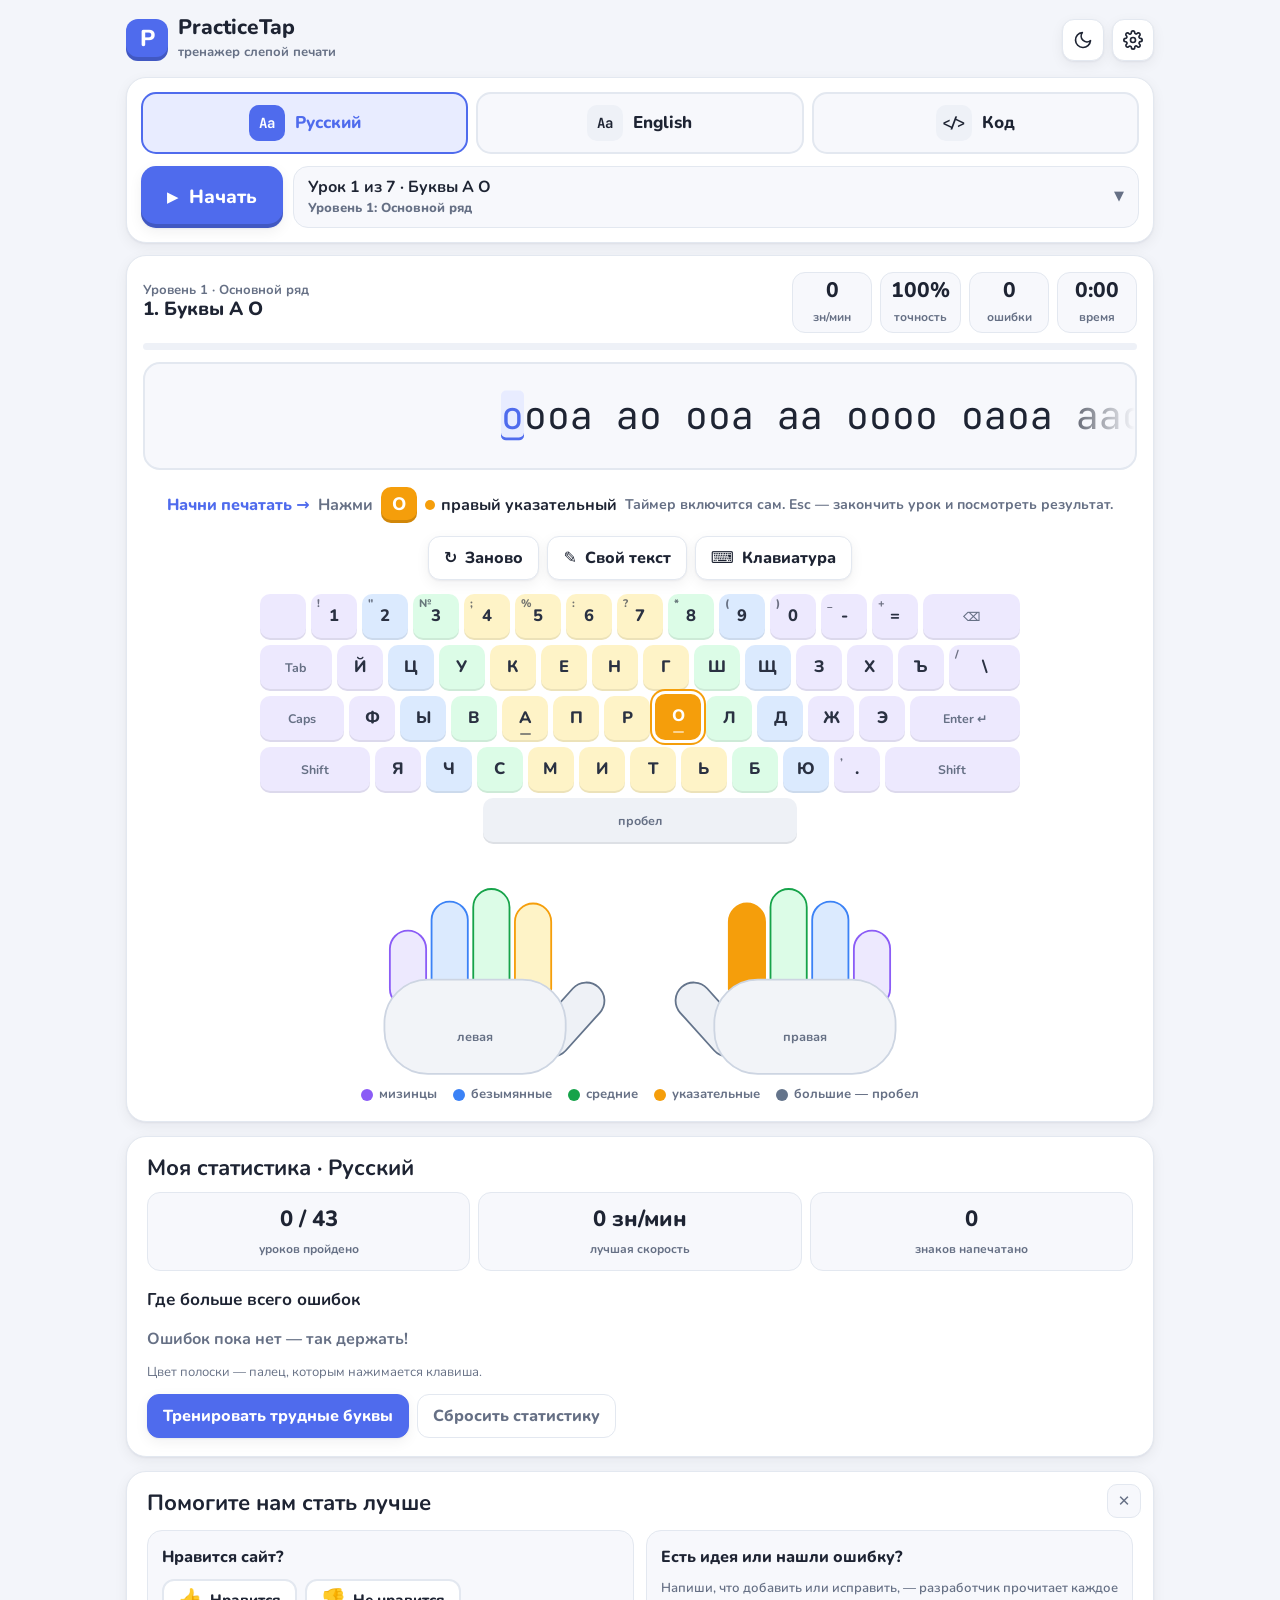
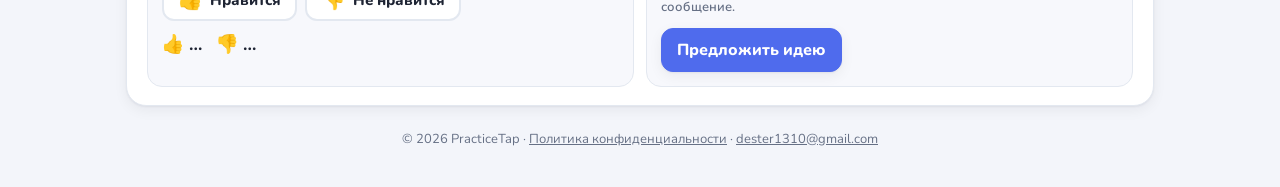
==== commit ad3eef6b: "Update index.html Like/dislike block, Continue button, settings menu" ====
--- a/index.html
+++ b/index.html
@@ -104,15 +104,20 @@
 .icon-btn{height:42px;min-width:42px;padding:0 10px;border-radius:12px;border:1px solid var(--border);background:var(--surface);display:inline-flex;align-items:center;justify-content:center;font-weight:800;box-shadow:var(--shadow)}
 .icon-btn svg{width:20px;height:20px;fill:none;stroke:currentColor;stroke-width:2;stroke-linecap:round;stroke-linejoin:round}
 html[data-theme="light"] .i-sun,html[data-theme="dark"] .i-moon{display:none}
-#btnSound .i-off{display:none}
-#btnSound.off .i-on{display:none}
-#btnSound.off .i-off{display:inline}
-#btnSound.off{color:var(--muted)}
-.switch{height:42px;display:inline-flex;align-items:center;gap:8px;padding:0 13px 0 7px;border-radius:999px;border:1px solid var(--border);background:var(--surface);font-weight:800;font-size:13px;text-transform:uppercase;letter-spacing:.05em;box-shadow:var(--shadow)}
-.switch .knob{width:36px;height:22px;border-radius:999px;background:var(--border2);position:relative;transition:background-color .2s}
-.switch .knob::after{content:"";position:absolute;top:3px;left:3px;width:16px;height:16px;border-radius:50%;background:#fff;box-shadow:0 1px 2px rgba(0,0,0,.3);transition:transform .2s}
-.switch[aria-pressed="true"] .knob{background:var(--accent)}
-.switch[aria-pressed="true"] .knob::after{transform:translateX(14px)}
+/* меню настроек ⚙ */
+.settings{position:relative}
+.icon-btn[aria-expanded="true"]{border-color:var(--accent);color:var(--accent)}
+.menu{position:absolute;right:0;top:calc(100% + 8px);z-index:40;width:290px;max-width:calc(100vw - 32px);background:var(--surface);border:1px solid var(--border);border-radius:16px;box-shadow:0 14px 40px rgba(0,0,0,.18);padding:8px;animation:pop .18s ease-out}
+.menu-row{display:flex;align-items:center;justify-content:space-between;gap:12px;width:100%;padding:10px 10px;border:0;border-radius:11px;background:none;text-align:left;font-weight:800;font-size:15px}
+button.menu-row:hover{background:var(--surface2)}
+.menu-row small{display:block;font-weight:700;font-size:12px;color:var(--muted)}
+.seg{display:inline-flex;border:1px solid var(--border);border-radius:10px;overflow:hidden;flex:0 0 auto}
+.seg button{border:0;background:var(--surface2);padding:6px 11px;font-weight:800;font-size:13px;color:var(--muted)}
+.seg button.on{background:var(--accent);color:#fff}
+.knob{flex:0 0 auto;width:40px;height:24px;border-radius:999px;background:var(--border2);position:relative;transition:background-color .2s}
+.knob::after{content:"";position:absolute;top:3px;left:3px;width:18px;height:18px;border-radius:50%;background:#fff;box-shadow:0 1px 2px rgba(0,0,0,.3);transition:transform .2s}
+[aria-pressed="true"] > .knob{background:var(--accent)}
+[aria-pressed="true"] > .knob::after{transform:translateX(16px)}
 
 /* ===================== ВЫБОР УРОКА ===================== */
 .picker{padding:14px;margin-bottom:12px}
@@ -135,6 +140,19 @@
 .les-s .f{color:var(--gold)}
 .les.on{border-color:var(--accent);box-shadow:0 0 0 2px var(--accent-soft)}
 .les.on .les-n{background:var(--accent);color:#fff}
+/* большая кнопка «Продолжить» и свернутый выбор урока */
+.go-row{display:flex;gap:10px;align-items:stretch}
+.go-btn{flex:0 0 auto;display:inline-flex;align-items:center;gap:10px;border:0;border-radius:15px;background:var(--accent);color:#fff;padding:14px 26px;font-weight:800;font-size:19px;box-shadow:inset 0 -4px 0 rgba(0,0,0,.18),var(--shadow);transition:transform .1s}
+.go-btn:active{transform:translateY(2px)}
+.go-btn .play{font-size:15px}
+.pick-toggle{flex:1;min-width:0;display:flex;align-items:center;gap:10px;border:1px solid var(--border);background:var(--surface2);border-radius:15px;padding:8px 14px;text-align:left;font-weight:800}
+.pick-toggle .pt-text{flex:1;min-width:0}
+.pick-toggle .pt-text b{display:block;font-size:16px;white-space:nowrap;overflow:hidden;text-overflow:ellipsis}
+.pick-toggle .pt-text small{display:block;font-size:13px;color:var(--muted);white-space:nowrap;overflow:hidden;text-overflow:ellipsis}
+.pick-toggle .arrow{flex:0 0 auto;font-size:13px;color:var(--muted);transition:transform .2s}
+.pick-toggle[aria-expanded="true"]{border-color:var(--accent)}
+.pick-toggle[aria-expanded="true"] .arrow{transform:rotate(180deg)}
+.pick-panel{margin-top:12px;padding-top:12px;border-top:1px dashed var(--border)}
 
 /* подсказка «как начать» */
 .guide{list-style:none;display:flex;gap:8px;margin:0 0 12px;padding:0;flex-wrap:wrap}
@@ -208,9 +226,21 @@
 
 /* ===================== СТАТИСТИКА ===================== */
 .stats-card,.feedback{padding:18px 20px;margin-top:14px}
-.feedback{display:flex;align-items:center;justify-content:space-between;gap:14px;flex-wrap:wrap}
-.feedback h2{margin:0 0 4px}
-.feedback .muted{margin:0}
+.feedback{position:relative}
+.feedback h2{margin:0 36px 12px 0}
+.fb-close{position:absolute;top:12px;right:12px;width:34px;height:34px;border-radius:10px;border:1px solid var(--border);background:var(--surface2);color:var(--muted);font-size:15px;font-weight:800;display:grid;place-items:center}
+.fb-grid{display:grid;grid-template-columns:1fr 1fr;gap:12px}
+.fb-box{background:var(--surface2);border:1px solid var(--border);border-radius:15px;padding:14px;display:flex;flex-direction:column;align-items:flex-start;gap:10px}
+.fb-box p{margin:0;font-weight:800}
+.fb-box .muted{font-weight:600;margin:0}
+.votes{display:flex;gap:8px;flex-wrap:wrap}
+.vote{display:inline-flex;align-items:center;gap:7px;border:2px solid var(--border);background:var(--surface);border-radius:12px;padding:8px 14px;font-weight:800;font-size:15px}
+.vote .em{font-size:20px;line-height:1}
+.vote.on{border-color:var(--accent);background:var(--accent-soft);color:var(--accent)}
+.votes.voted .vote:not(.on){opacity:.5}
+.vote-count{font-size:18px;font-weight:800;font-variant-numeric:tabular-nums}
+.vote-count span{margin-right:14px}
+.link-btn{border:0;background:none;padding:0;color:var(--muted);text-decoration:underline;font-size:13px}
 .summary{display:grid;grid-template-columns:repeat(3,1fr);gap:8px;margin:6px 0 4px}
 .summary div{background:var(--surface2);border:1px solid var(--border);border-radius:13px;padding:10px;text-align:center}
 .summary b{display:block;font-size:22px;font-weight:800}
@@ -269,8 +299,10 @@
   .levels::-webkit-scrollbar,.lessons::-webkit-scrollbar{display:none}
   .lvl,.les{flex:0 0 auto}
   .lessons{position:relative}
-  .logo-text small,.switch span:last-child{display:none}
-  .switch{padding:0 7px}
+  .logo-text small{display:none}
+  .go-row{flex-direction:column}
+  .go-btn{justify-content:center}
+  .fb-grid{grid-template-columns:1fr}
   .hint{font-size:14px}
 }
 </style>
@@ -286,16 +318,20 @@
     </a>
     <h1 class="sr-only">PracticeTap — тренажер слепой печати онлайн для детей и взрослых</h1>
     <div class="tools">
-      <button class="switch" id="btnFocus" type="button" aria-pressed="true" data-tip="focusTip"><span class="knob"></span><span data-i="focus">Фокус</span></button>
-      <button class="icon-btn" id="btnSound" type="button" data-tip="soundTip">
-        <svg class="i-on" viewBox="0 0 24 24"><path d="M11 5 6 9H2v6h4l5 4V5z"/><path d="M15.5 8.5a5 5 0 0 1 0 7"/><path d="M19 5a10 10 0 0 1 0 14"/></svg>
-        <svg class="i-off" viewBox="0 0 24 24"><path d="M11 5 6 9H2v6h4l5 4V5z"/><path d="M23 9l-6 6"/><path d="M17 9l6 6"/></svg>
-      </button>
-      <button class="icon-btn" id="btnLang" type="button" data-tip="langTip">RU</button>
       <button class="icon-btn" id="btnTheme" type="button" data-tip="themeTip">
         <svg class="i-moon" viewBox="0 0 24 24"><path d="M21 12.8A9 9 0 1 1 11.2 3a7 7 0 0 0 9.8 9.8z"/></svg>
         <svg class="i-sun" viewBox="0 0 24 24"><circle cx="12" cy="12" r="4"/><path d="M12 2v2M12 20v2M4.9 4.9l1.4 1.4M17.7 17.7l1.4 1.4M2 12h2M20 12h2M4.9 19.1l1.4-1.4M17.7 6.3l1.4-1.4"/></svg>
       </button>
+      <div class="settings">
+        <button class="icon-btn" id="btnSettings" type="button" aria-expanded="false" aria-controls="settingsMenu" data-tip="settingsTip">
+          <svg viewBox="0 0 24 24"><circle cx="12" cy="12" r="3"/><path d="M19.4 15a1.7 1.7 0 0 0 .3 1.8l.1.1a2 2 0 1 1-2.8 2.8l-.1-.1a1.7 1.7 0 0 0-1.8-.3 1.7 1.7 0 0 0-1 1.5V21a2 2 0 1 1-4 0v-.1a1.7 1.7 0 0 0-1.1-1.5 1.7 1.7 0 0 0-1.8.3l-.1.1a2 2 0 1 1-2.8-2.8l.1-.1a1.7 1.7 0 0 0 .3-1.8 1.7 1.7 0 0 0-1.5-1H3a2 2 0 1 1 0-4h.1a1.7 1.7 0 0 0 1.5-1.1 1.7 1.7 0 0 0-.3-1.8l-.1-.1a2 2 0 1 1 2.8-2.8l.1.1a1.7 1.7 0 0 0 1.8.3H9a1.7 1.7 0 0 0 1-1.5V3a2 2 0 1 1 4 0v.1a1.7 1.7 0 0 0 1 1.5 1.7 1.7 0 0 0 1.8-.3l.1-.1a2 2 0 1 1 2.8 2.8l-.1.1a1.7 1.7 0 0 0-.3 1.8V9a1.7 1.7 0 0 0 1.5 1H21a2 2 0 1 1 0 4h-.1a1.7 1.7 0 0 0-1.5 1z"/></svg>
+        </button>
+        <div class="menu" id="settingsMenu" hidden>
+          <div class="menu-row"><span data-i="langTip">Язык сайта</span><span class="seg"><button type="button" data-ui="ru">RU</button><button type="button" data-ui="en">EN</button></span></div>
+          <button class="menu-row" id="btnFocus" type="button" aria-pressed="true"><span><span data-i="focus">Фокус</span><small data-i="focusTip">Во время печати прячет все лишнее</small></span><span class="knob"></span></button>
+          <button class="menu-row" id="btnSound" type="button" aria-pressed="false"><span><span data-i="sound">Звук</span><small data-i="soundTip">Сигнал при ошибке</small></span><span class="knob"></span></button>
+        </div>
+      </div>
     </div>
   </header>
 
@@ -308,8 +344,17 @@
       <button class="mode" type="button" data-mode="en"><span class="mode-ico">Aa</span><span data-i="modeEn">English</span></button>
       <button class="mode" type="button" data-mode="code"><span class="mode-ico">&lt;/&gt;</span><span data-i="modeCode">Код</span></button>
     </div>
-    <div class="levels" id="levels"></div>
-    <div class="lessons" id="lessons"></div>
+    <div class="go-row">
+      <button class="go-btn" id="btnGo" type="button"><span class="play" aria-hidden="true">▶</span><span id="goText">Продолжить</span></button>
+      <button class="pick-toggle" id="btnPick" type="button" aria-expanded="false" aria-controls="pickPanel">
+        <span class="pt-text"><b id="pickMain"></b><small id="pickSub"></small></span>
+        <span class="arrow" aria-hidden="true">▼</span>
+      </button>
+    </div>
+    <div class="pick-panel" id="pickPanel" hidden>
+      <div class="levels" id="levels"></div>
+      <div class="lessons" id="lessons"></div>
+    </div>
   </section>
 
   <!-- ===== Тренажер ===== -->
@@ -369,17 +414,30 @@
   </section>
 
   <!-- ===== Предложения разработчику ===== -->
-  <section class="card feedback fade-on-focus">
-    <div>
-      <h2 data-i="fbTitle">Есть идея, как сделать сайт лучше?</h2>
-      <p class="muted" data-i="fbText">Напиши, что добавить или исправить, — разработчик прочитает каждое сообщение.</p>
+  <section class="card feedback fade-on-focus" id="fbCard">
+    <button class="fb-close" id="btnFbHide" type="button" data-tip="fbHide">✕</button>
+    <h2 data-i="fbTitle">Помогите нам стать лучше</h2>
+    <div class="fb-grid">
+      <div class="fb-box">
+        <p data-i="likeQ">Нравится сайт?</p>
+        <div class="votes" id="votes">
+          <button class="vote" id="btnLike" type="button" data-v="like"><span class="em" aria-hidden="true">👍</span><span data-i="likeYes">Нравится</span></button>
+          <button class="vote" id="btnDislike" type="button" data-v="dislike"><span class="em" aria-hidden="true">👎</span><span data-i="likeNo">Не нравится</span></button>
+        </div>
+        <div class="vote-count" aria-live="polite"><span>👍 <b id="cntLike">…</b></span><span>👎 <b id="cntDislike">…</b></span></div>
+        <p class="muted" id="voteMsg" hidden></p>
+      </div>
+      <div class="fb-box">
+        <p data-i="ideaQ">Есть идея или нашли ошибку?</p>
+        <p class="muted" data-i="fbText">Напиши, что добавить или исправить, — разработчик прочитает каждое сообщение.</p>
+        <button class="btn primary" id="btnFeedback" type="button" data-i="fbBtn">Предложить идею</button>
+      </div>
     </div>
-    <button class="btn primary" id="btnFeedback" type="button" data-i="fbBtn">Предложить идею</button>
   </section>
 
   <div class="ad-slot" id="ad-bottom"><!-- Рекламный блок №2 (низ): сюда вставите код блока --></div>
 
-  <footer class="fade-on-focus">© <span id="year">2026</span> PracticeTap · <a href="privacy.html" data-i="footerPrivacy">Политика конфиденциальности</a> · <a href="mailto:dester1310@gmail.com">dester1310@gmail.com</a></footer>
+  <footer class="fade-on-focus">© <span id="year">2026</span> PracticeTap · <a href="privacy.html" data-i="footerPrivacy">Политика конфиденциальности</a> · <a href="mailto:dester1310@gmail.com">dester1310@gmail.com</a><span id="rateWrap" hidden> · <button class="link-btn" id="btnShowFb" type="button" data-i="rateSite">Оценить сайт</button></span></footer>
 </div>
 
 <!-- ===== Окно с результатом ===== -->
@@ -670,9 +728,13 @@
       customTitle: 'Свой текст', customHelp: 'Вставь любой текст: стихотворение, домашнее задание или код. Переносы строк сохранятся.',
       customPh: 'Например: Мороз и солнце, день чудесный!', customGo: 'Печатать', cancel: 'Отмена',
       footerPrivacy: 'Политика конфиденциальности',
-      themeTip: 'Светлая или темная тема', soundTip: 'Звук при ошибке', focusTip: 'Во время печати прячет все лишнее',
-      langTip: 'Язык интерфейса', kbTip: 'Показать или скрыть клавиатуру и руки', focus: 'Фокус',
-      fbTitle: 'Есть идея, как сделать сайт лучше?', fbText: 'Напиши, что добавить или исправить, — разработчик прочитает каждое сообщение.',
+      themeTip: 'Светлая или темная тема', soundTip: 'Сигнал при ошибке', focusTip: 'Во время печати прячет все лишнее',
+      langTip: 'Язык сайта', kbTip: 'Показать или скрыть клавиатуру и руки', focus: 'Фокус', sound: 'Звук', settingsTip: 'Настройки',
+      goStart: 'Начать', goContinue: 'Продолжить', lessonWord: 'Урок', of: 'из', pickHint: 'Выбрать другой урок',
+      fbTitle: 'Помогите нам стать лучше', fbText: 'Напиши, что добавить или исправить, — разработчик прочитает каждое сообщение.',
+      likeQ: 'Нравится сайт?', likeYes: 'Нравится', likeNo: 'Не нравится', ideaQ: 'Есть идея или нашли ошибку?',
+      voteThanks: 'Спасибо за оценку!', voteErr: 'Не получилось отправить оценку. Попробуй позже.',
+      fbHide: 'Скрыть этот блок', rateSite: 'Оценить сайт',
       fbBtn: 'Предложить идею', fbHelp: 'Напиши свое предложение. После нажатия «Отправить» откроется почта с готовым письмом. Если почта не открылась, напиши на dester1310@gmail.com.',
       fbPh: 'Например: добавьте уроки на казахском языке', fbSend: 'Отправить', fbSubject: 'PracticeTap: предложение',
       resStop: 'Урок остановлен. Вот что получилось:'
@@ -703,9 +765,13 @@
       customTitle: 'My text', customHelp: 'Paste any text: a poem, homework or code. Line breaks are kept.',
       customPh: 'For example: The early bird catches the worm.', customGo: 'Start typing', cancel: 'Cancel',
       footerPrivacy: 'Privacy policy',
-      themeTip: 'Light or dark theme', soundTip: 'Sound on mistakes', focusTip: 'Hides everything extra while you type',
-      langTip: 'Interface language', kbTip: 'Show or hide the keyboard and hands', focus: 'Focus',
-      fbTitle: 'Have an idea to make the site better?', fbText: 'Tell us what to add or fix — the developer reads every message.',
+      themeTip: 'Light or dark theme', soundTip: 'Beep on mistakes', focusTip: 'Hides everything extra while you type',
+      langTip: 'Site language', kbTip: 'Show or hide the keyboard and hands', focus: 'Focus', sound: 'Sound', settingsTip: 'Settings',
+      goStart: 'Start', goContinue: 'Continue', lessonWord: 'Lesson', of: 'of', pickHint: 'Pick another lesson',
+      fbTitle: 'Help us get better', fbText: 'Tell us what to add or fix — the developer reads every message.',
+      likeQ: 'Do you like the site?', likeYes: 'I like it', likeNo: 'Not really', ideaQ: 'Have an idea or found a bug?',
+      voteThanks: 'Thanks for your vote!', voteErr: 'Could not send your vote. Please try again later.',
+      fbHide: 'Hide this block', rateSite: 'Rate the site',
       fbBtn: 'Suggest an idea', fbHelp: 'Write your suggestion. After you press Send, your email app opens with a ready message. If it does not open, write to dester1310@gmail.com.',
       fbPh: 'For example: add lessons in Kazakh', fbSend: 'Send', fbSubject: 'PracticeTap: suggestion',
       resStop: 'Lesson stopped. Here is how you did:'
@@ -1196,6 +1262,30 @@
     }
     $('lessons').innerHTML = html;
     keepVisible($('lessons'));
+    renderGo();
+  }
+  // строка «Урок 3 из 7» и текст большой кнопки
+  function renderGo() {
+    var C = COURSES[S.mode], L = C[S.lv].l;
+    if (S.special) {
+      $('pickMain').textContent = t('special');
+      $('pickSub').textContent = t('pickHint');
+    } else {
+      $('pickMain').textContent = t('lessonWord') + ' ' + (S.i + 1) + ' ' + t('of') + ' ' + L.length + ' · ' + lessonTitle(S.mode, S.lv, S.i);
+      $('pickSub').textContent = t('level') + ' ' + (S.lv + 1) + ': ' + C[S.lv].n[S.ui];
+    }
+    $('goText').textContent = Object.keys(S.prog).length ? t('goContinue') : t('goStart');
+  }
+  function setPanel(open) {
+    $('pickPanel').hidden = !open;
+    $('btnPick').setAttribute('aria-expanded', open ? 'true' : 'false');
+    if (open) { keepVisible($('levels')); keepVisible($('lessons')); }
+  }
+  function goTyping() {
+    setPanel(false);
+    if (S.done) restart();
+    $('trainer').scrollIntoView({ behavior: 'smooth', block: 'start' });
+    try { $('hiddenInput').focus({ preventScroll: true }); } catch (e) {}
   }
   // на телефоне ряды прокручиваются вбок — показываем выбранный элемент
   function keepVisible(box) {
@@ -1295,11 +1385,12 @@
     for (k = 0; k < els.length; k++) els[k].placeholder = t(els[k].getAttribute('data-ph'));
     els = document.querySelectorAll('[data-tip]');
     for (k = 0; k < els.length; k++) { els[k].title = t(els[k].getAttribute('data-tip')); els[k].setAttribute('aria-label', t(els[k].getAttribute('data-tip'))); }
-    $('btnLang').textContent = S.ui.toUpperCase();
+    els = document.querySelectorAll('[data-ui]');
+    for (k = 0; k < els.length; k++) els[k].classList.toggle('on', els[k].getAttribute('data-ui') === S.ui);
   }
   function applyToggles() {
     $('btnFocus').setAttribute('aria-pressed', S.focus ? 'true' : 'false');
-    $('btnSound').classList.toggle('off', !S.sound);
+    $('btnSound').setAttribute('aria-pressed', S.sound ? 'true' : 'false');
     $('btnKb').setAttribute('aria-pressed', S.kb ? 'true' : 'false');
     $('trainer').classList.toggle('no-kb', !S.kb);
   }
@@ -1310,6 +1401,7 @@
       var caps = e.getModifierState('CapsLock');
       if (caps !== S.caps) { S.caps = caps; if (!S.modal) highlight(); }
     }
+    if (!$('settingsMenu').hidden && e.key === 'Escape') { e.preventDefault(); setMenu(false); return; }
     if (S.modal === 'res') {
       if (e.key === 'Enter') { e.preventDefault(); goNext(); }
       else if (e.key === 'Escape') { e.preventDefault(); again(); }
@@ -1365,7 +1457,10 @@
     if (!b) return;
     loadLesson(S.mode, S.lv, +b.getAttribute('data-n'));
     b.blur();
+    setPanel(false);
   });
+  $('btnPick').addEventListener('click', function () { setPanel($('pickPanel').hidden); this.blur(); });
+  $('btnGo').addEventListener('click', function () { this.blur(); goTyping(); });
   $('btnRestart').addEventListener('click', function () { restart(); this.blur(); });
   $('btnCustom').addEventListener('click', function () {
     this.blur();
@@ -1388,8 +1483,18 @@
     try { localStorage.setItem('pt_theme', next); } catch (e) {}
     this.blur();
   });
-  $('btnLang').addEventListener('click', function () {
-    S.ui = S.ui === 'ru' ? 'en' : 'ru';
+  // меню настроек ⚙
+  function setMenu(open) {
+    $('settingsMenu').hidden = !open;
+    $('btnSettings').setAttribute('aria-expanded', open ? 'true' : 'false');
+  }
+  $('btnSettings').addEventListener('click', function (e) { e.stopPropagation(); setMenu($('settingsMenu').hidden); this.blur(); });
+  document.addEventListener('click', function (e) {
+    if (!$('settingsMenu').hidden && !e.target.closest('.settings')) setMenu(false);
+  });
+  function setUi(ui) {
+    if (ui === S.ui) return;
+    S.ui = ui;
     store.set('pt_ui', S.ui);
     applyI18n();
     buildKeyboard();
@@ -1399,7 +1504,69 @@
     renderStats();
     updateStats();
     highlight();
-    this.blur();
+    renderVotes();
+  }
+  document.querySelector('.seg').addEventListener('click', function (e) {
+    var b = e.target.closest('[data-ui]');
+    if (b) { setUi(b.getAttribute('data-ui')); b.blur(); }
+  });
+
+  /* ===================== ОЦЕНКА САЙТА: ЛАЙКИ И ДИЗЛАЙКИ =====================
+     Счетчики общие для всех посетителей — хранятся в бесплатном сервисе Abacus.
+     Голосовать можно один раз с одного браузера. */
+  var VOTE_API = 'https://abacus.jasoncameron.dev/';
+  var VOTE_NS = 'practicetap-com';
+  var VOTE_KEY = { like: 'site-like', dislike: 'site-dislike' };
+  var votes = { like: null, dislike: null }, myVote = store.get('pt_vote', ''), voteMsg = '';
+  function renderVotes() {
+    $('cntLike').textContent = votes.like === null ? '…' : votes.like;
+    $('cntDislike').textContent = votes.dislike === null ? '…' : votes.dislike;
+    $('btnLike').classList.toggle('on', myVote === 'like');
+    $('btnDislike').classList.toggle('on', myVote === 'dislike');
+    $('votes').classList.toggle('voted', !!myVote);
+    $('btnLike').setAttribute('aria-pressed', myVote === 'like' ? 'true' : 'false');
+    $('btnDislike').setAttribute('aria-pressed', myVote === 'dislike' ? 'true' : 'false');
+    var m = voteMsg || (myVote ? t('voteThanks') : '');
+    $('voteMsg').textContent = m;
+    $('voteMsg').hidden = !m;
+  }
+  function readCount(v) {
+    return fetch(VOTE_API + 'get/' + VOTE_NS + '/' + VOTE_KEY[v])
+      .then(function (r) { if (r.status === 404) return { value: 0 }; if (!r.ok) throw new Error('http'); return r.json(); })
+      .then(function (d) { votes[v] = d.value | 0; })
+      .catch(function () { votes[v] = null; });
+  }
+  function loadVotes() {
+    Promise.all([readCount('like'), readCount('dislike')]).then(renderVotes);
+  }
+  function sendVote(v) {
+    if (myVote) return;
+    myVote = v;
+    voteMsg = '';
+    if (votes[v] !== null) votes[v]++;
+    renderVotes();
+    fetch(VOTE_API + 'hit/' + VOTE_NS + '/' + VOTE_KEY[v])
+      .then(function (r) { if (!r.ok) throw new Error('http'); return r.json(); })
+      .then(function (d) { votes[v] = d.value | 0; store.set('pt_vote', v); renderVotes(); })
+      .catch(function () {
+        myVote = '';
+        if (votes[v] !== null) votes[v]--;
+        voteMsg = t('voteErr');
+        renderVotes();
+      });
+  }
+  $('btnLike').addEventListener('click', function () { this.blur(); sendVote('like'); });
+  $('btnDislike').addEventListener('click', function () { this.blur(); sendVote('dislike'); });
+  function setFbHidden(hide) {
+    store.set('pt_fb_hidden', hide);
+    $('fbCard').hidden = hide;
+    $('rateWrap').hidden = !hide;
+    if (!hide && votes.like === null) loadVotes();
+  }
+  $('btnFbHide').addEventListener('click', function () { setFbHidden(true); });
+  $('btnShowFb').addEventListener('click', function () {
+    setFbHidden(false);
+    $('fbCard').scrollIntoView({ behavior: 'smooth', block: 'center' });
   });
   $('btnTrouble').addEventListener('click', function () { this.blur(); startTrouble(); });
   // предложения разработчику: открываем почту с готовым письмом
@@ -1437,6 +1604,8 @@
   var startMode = COURSES[S.saved.m] ? S.saved.m : 'ru';
   var startPos = S.saved[startMode] || { lv: 0, i: 0 };
   loadLesson(startMode, startPos.lv, startPos.i);
+  renderVotes();
+  setFbHidden(store.get('pt_fb_hidden', false) === true);
 })();
 </script>
 </body>
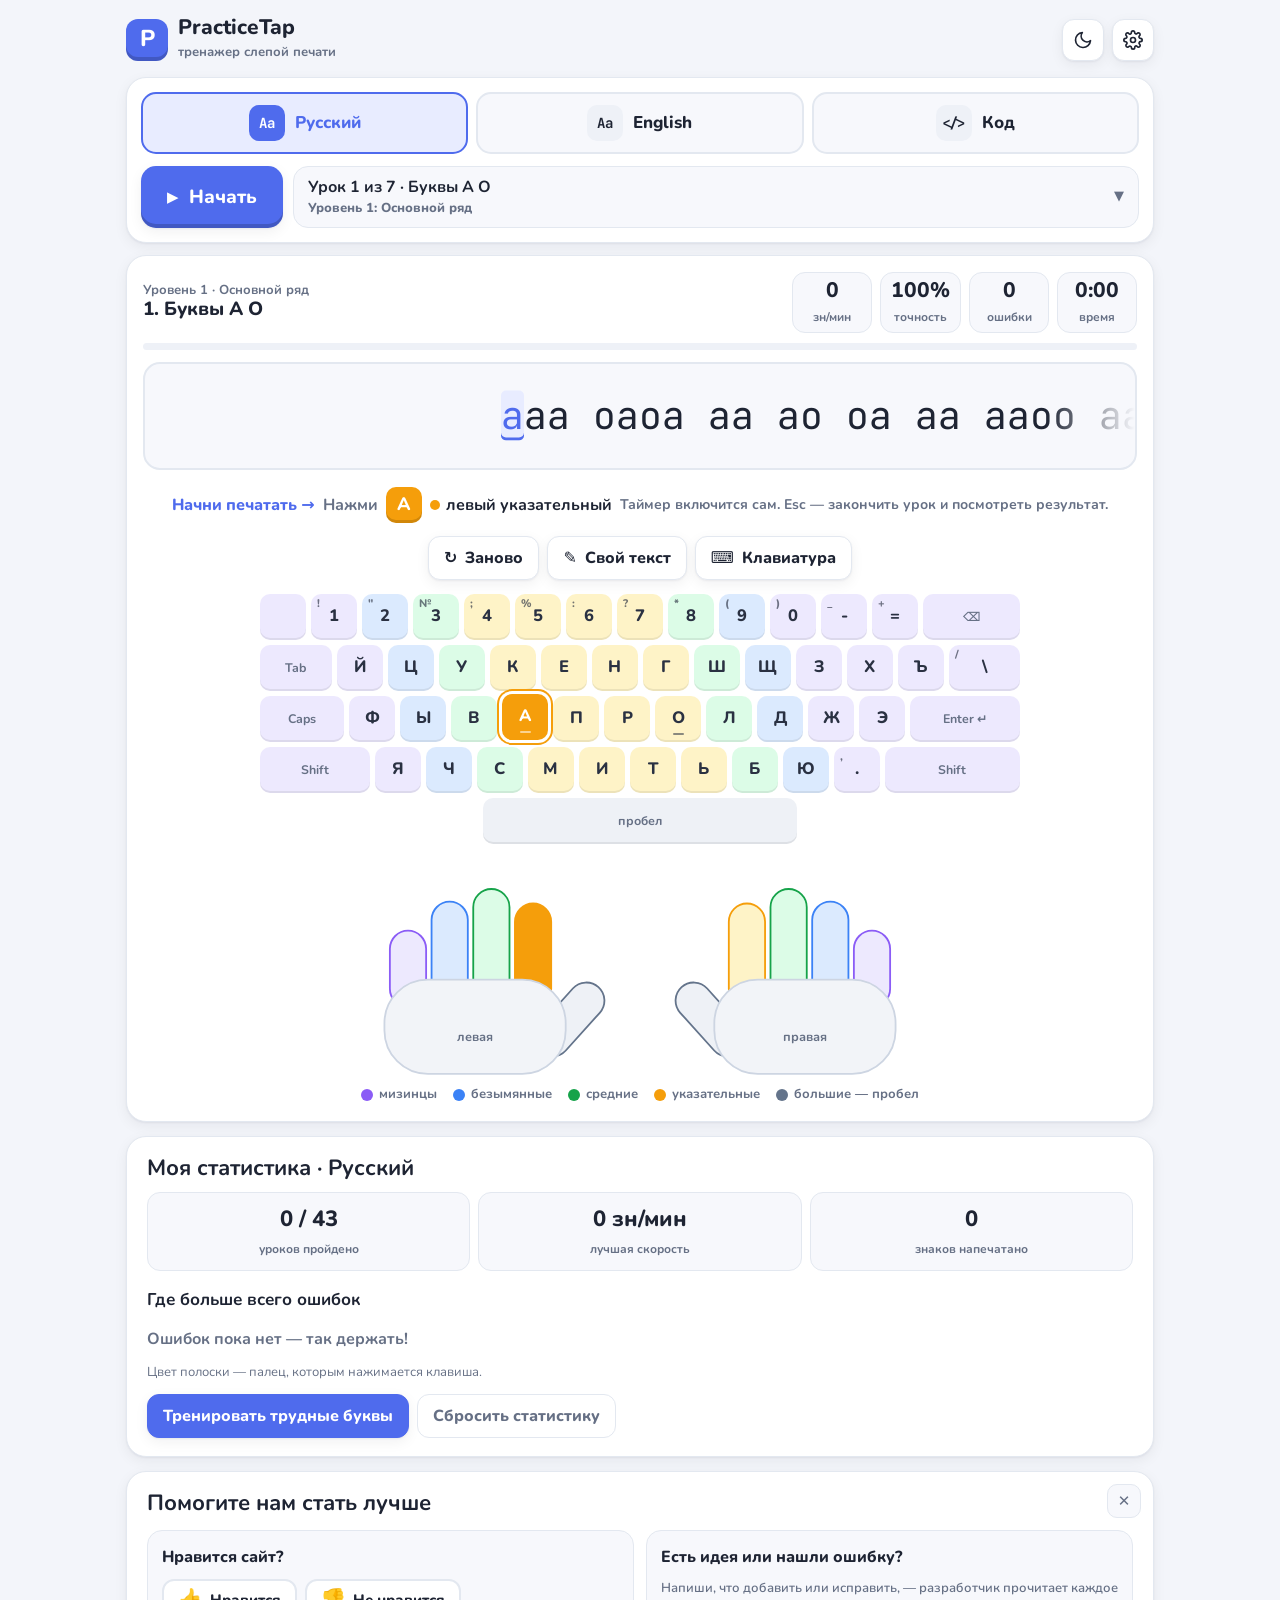
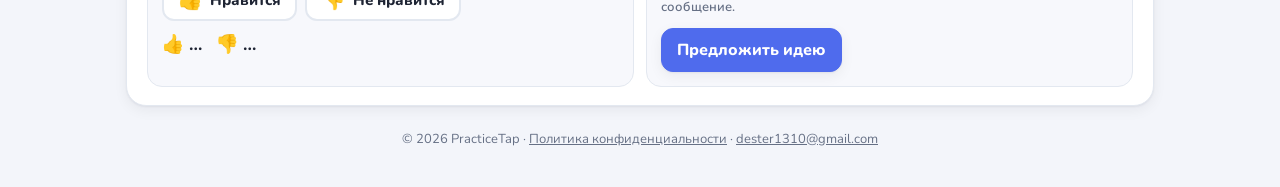
==== commit 73641ded: "Add JSON-LD structured data to index.html Added structured data for PracticeTap web application." ====
--- a/index.html
+++ b/index.html
@@ -6,6 +6,9 @@
 <title>PracticeTap — тренажер слепой печати онлайн: русский, английский и код</title>
 <meta name="description" content="Бесплатный клавиатурный тренажер слепой печати для детей и взрослых: русский и английский языки, тренировка набора кода, подсказка пальцев, статистика ошибок, светлая и темная тема.">
 <link rel="canonical" href="https://practicetap.com/">
+<script type="application/ld+json">
+{"@context":"https://schema.org","@type":"WebApplication","name":"PracticeTap","alternateName":"Тренажер слепой печати PracticeTap","url":"https://practicetap.com/","description":"Бесплатный онлайн-тренажер слепой печати для детей и взрослых: русский и английский языки, уроки набора кода, подсказка пальцев и статистика ошибок.","applicationCategory":"EducationalApplication","operatingSystem":"Any","browserRequirements":"Requires JavaScript","inLanguage":["ru","en"],"isAccessibleForFree":true,"offers":{"@type":"Offer","price":"0","priceCurrency":"KZT"}}
+</script>
 <meta property="og:type" content="website">
 <meta property="og:url" content="https://practicetap.com/">
 <meta property="og:title" content="PracticeTap — тренажер слепой печати">
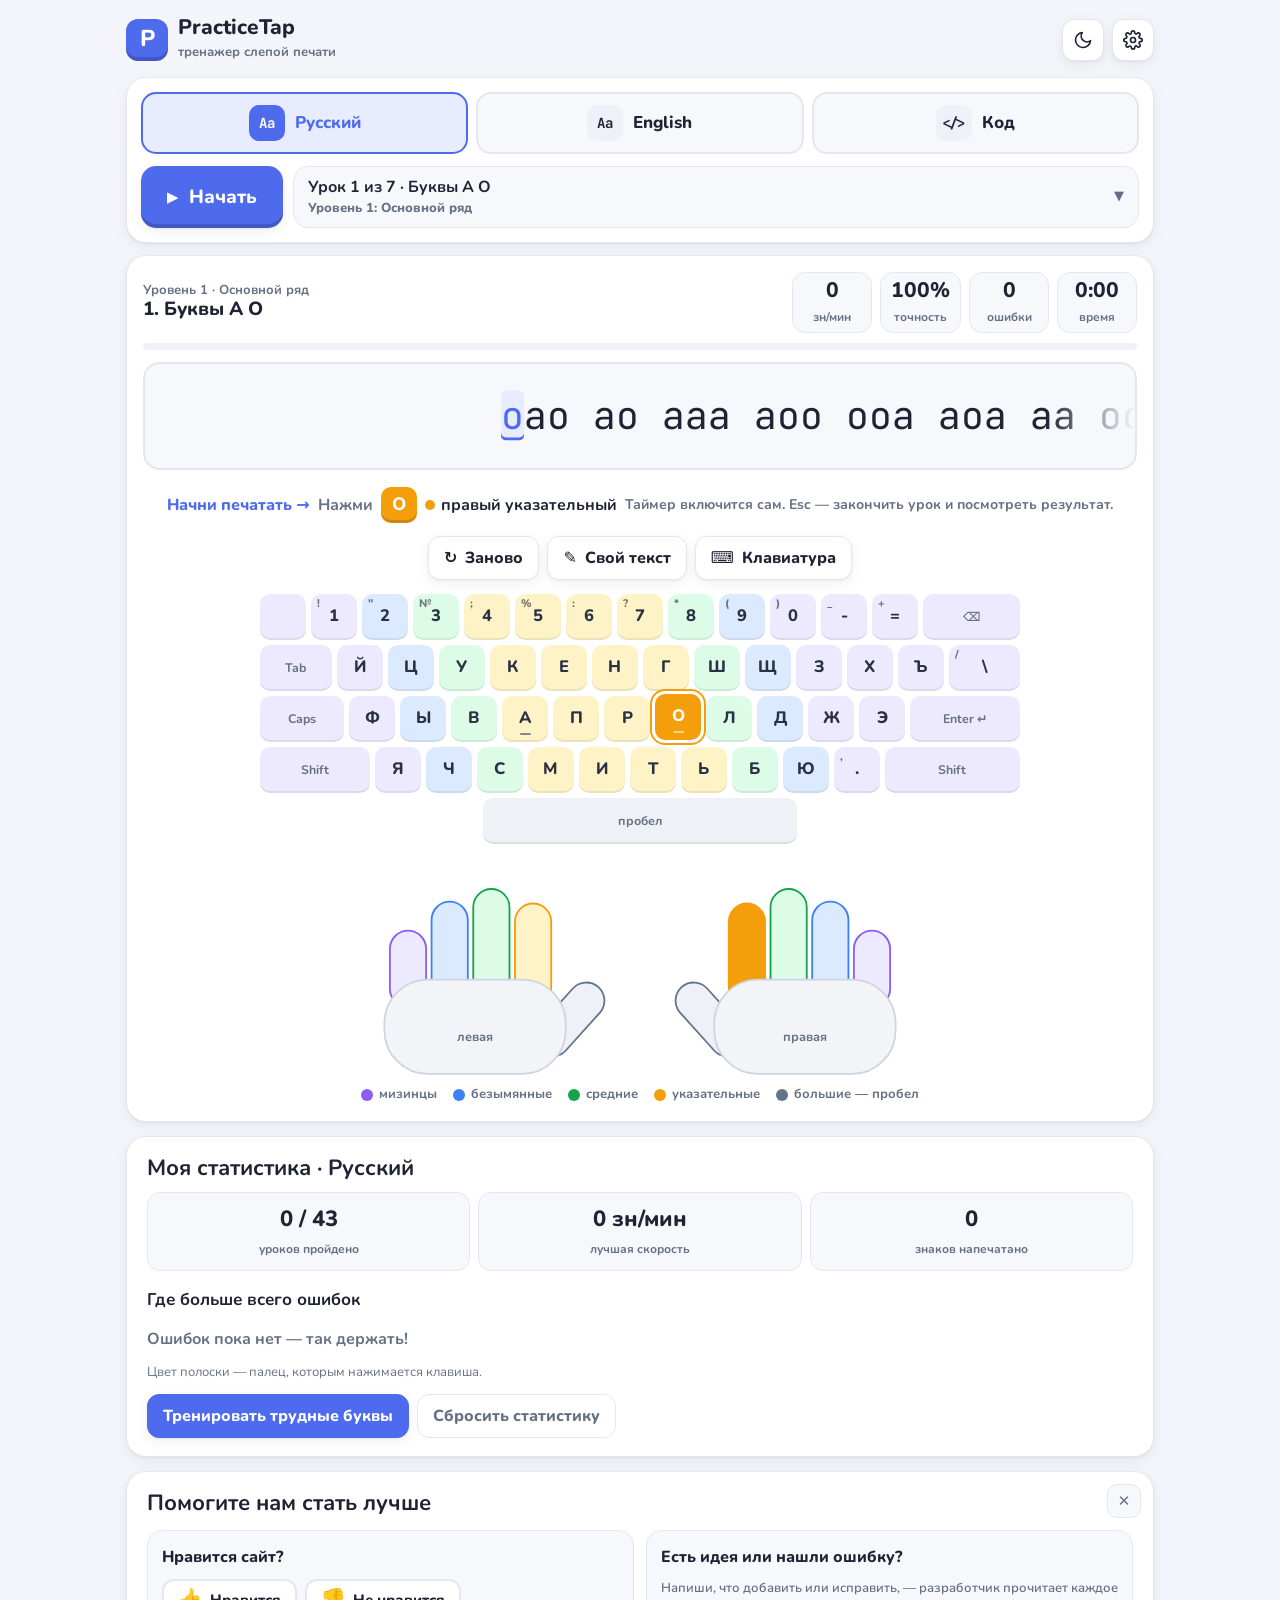
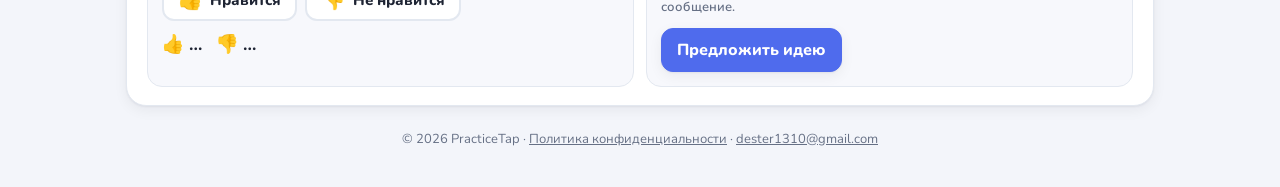
==== commit 048f921d: "Add Open Graph and Twitter meta tags to index.html" ====
--- a/index.html
+++ b/index.html
@@ -13,8 +13,16 @@
 <meta property="og:url" content="https://practicetap.com/">
 <meta property="og:title" content="PracticeTap — тренажер слепой печати">
 <meta property="og:description" content="Учись печатать вслепую на русском и английском и набирать код быстрее. Бесплатно, прямо в браузере.">
+<meta property="og:site_name" content="PracticeTap">
+<meta property="og:image" content="https://practicetap.com/og-image.jpg">
+<meta property="og:image:width" content="1200">
+<meta property="og:image:height" content="630">
+<meta property="og:image:alt" content="PracticeTap — тренажер слепой печати">
+<meta name="twitter:card" content="summary_large_image">
 <meta name="theme-color" content="#4f6bed">
-<link rel="icon" href="data:image/svg+xml,%3Csvg xmlns='http://www.w3.org/2000/svg' viewBox='0 0 64 64'%3E%3Crect width='64' height='64' rx='16' fill='%234f6bed'/%3E%3Ctext x='32' y='45' font-family='Arial' font-size='38' font-weight='700' text-anchor='middle' fill='white'%3EP%3C/text%3E%3C/svg%3E">
+<link rel="icon" href="/favicon.ico" sizes="any">
+<link rel="apple-touch-icon" href="/apple-touch-icon.png">
+<link rel="icon" type="image/svg+xml" href="data:image/svg+xml,%3Csvg xmlns='http://www.w3.org/2000/svg' viewBox='0 0 64 64'%3E%3Crect width='64' height='64' rx='16' fill='%234f6bed'/%3E%3Ctext x='32' y='45' font-family='Arial' font-size='38' font-weight='700' text-anchor='middle' fill='white'%3EP%3C/text%3E%3C/svg%3E">
 
 <!-- ====== СЮДА ПОТОМ ВСТАВИТЕ КОД РЕКЛАМЫ (см. инструкцию, Часть 6) ====== -->
 
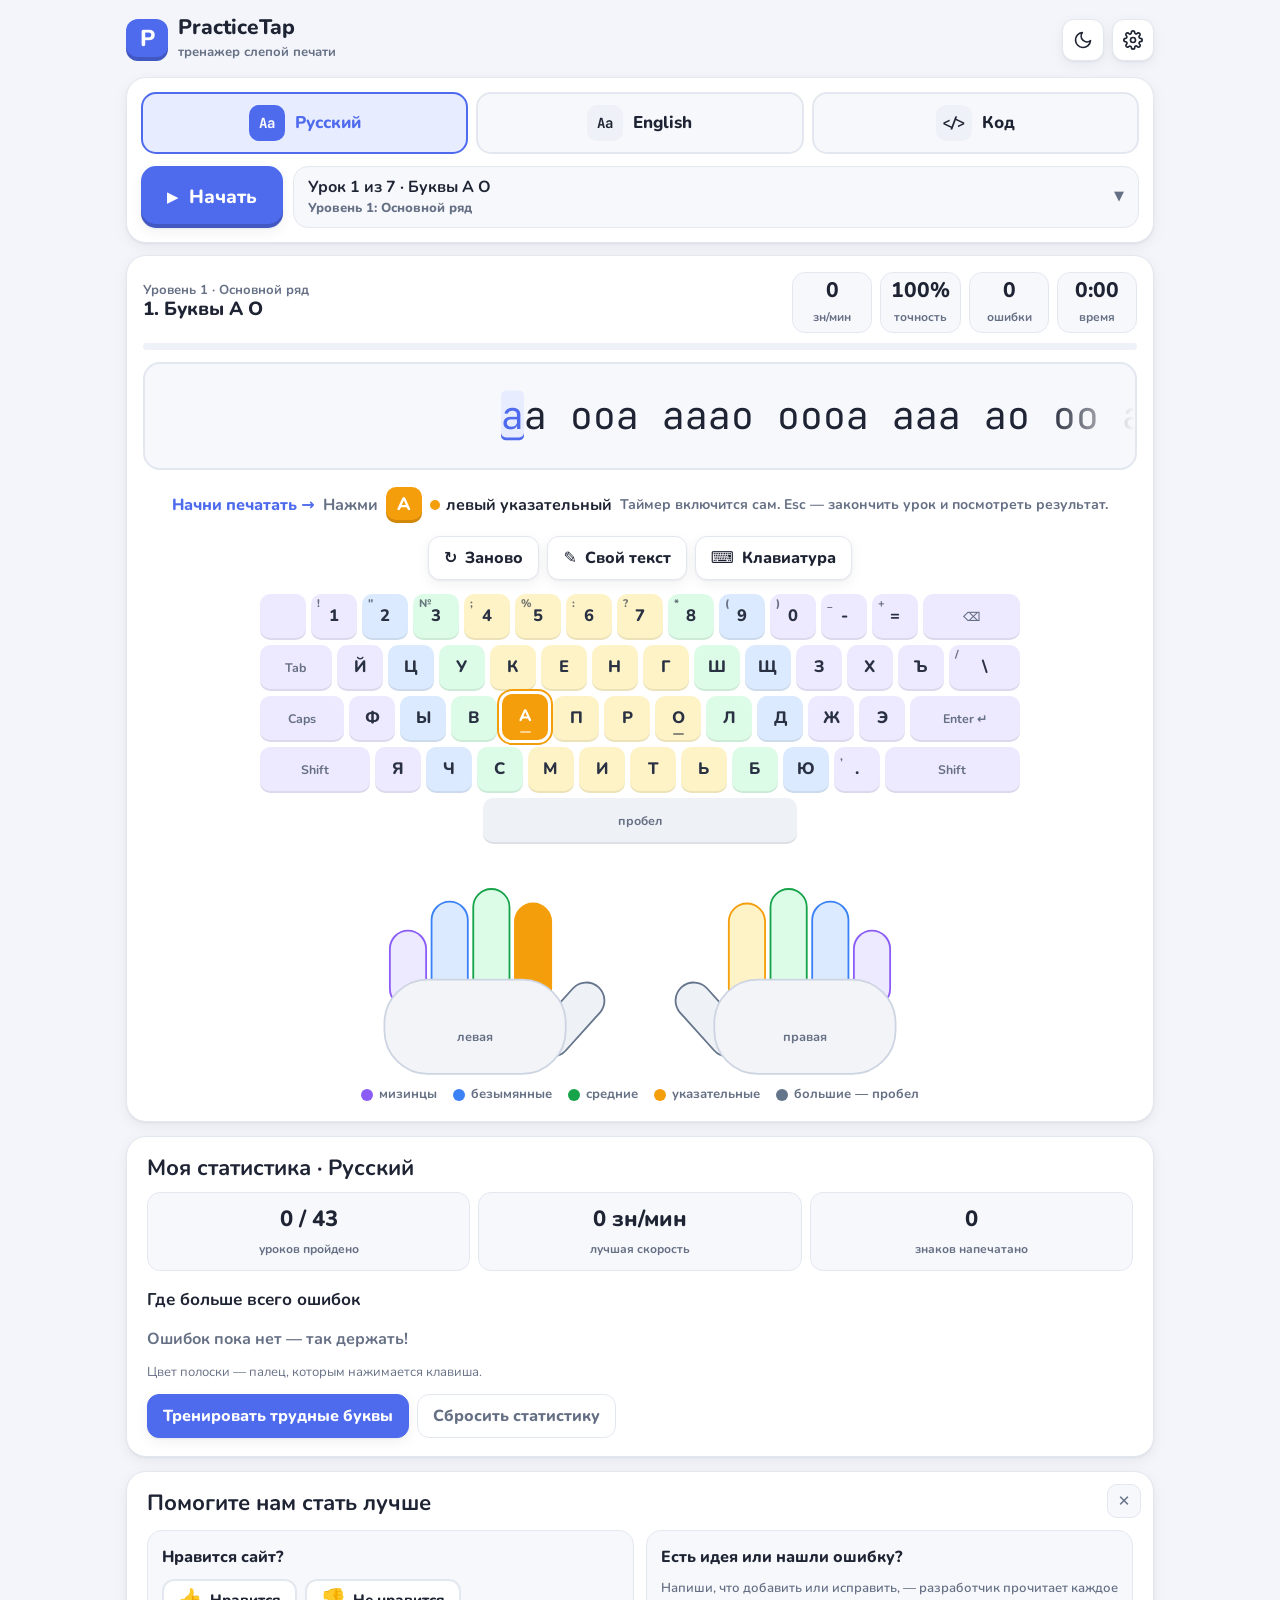
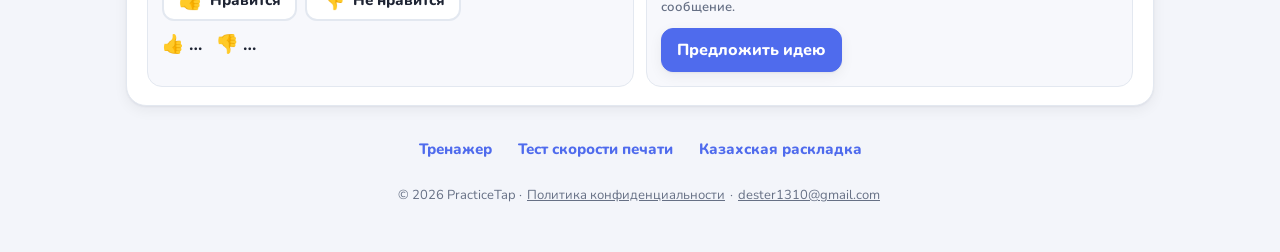
==== commit 2be510e5: "Update print statement from 'Hello' to 'Goodbye'" ====
--- a/index.html
+++ b/index.html
@@ -55,268 +55,7 @@
 <link rel="preconnect" href="https://fonts.gstatic.com" crossorigin>
 <link rel="stylesheet" href="https://fonts.googleapis.com/css2?family=JetBrains+Mono:wght@400;600;700&family=Nunito:wght@500;700;800&display=swap">
 
-<style>
-/* ===================== ЦВЕТА ТЕМ ===================== */
-:root{--g:5px}
-html[data-theme="light"]{color-scheme:light;
-  --bg:#f3f5fa;--surface:#ffffff;--surface2:#f7f8fc;--text:#1e2433;--muted:#667085;--border:#e3e8f0;--border2:#cdd5e2;
-  --accent:#4f6bed;--accent-soft:#e8ecff;--ok:#16a34a;--err:#e11d48;--err-soft:#ffe4ea;--gold:#f5b301;
-  --key:#eef1f7;--keytext:#2a3142;--palm:#f2f4f8;--on-strong:#ffffff;
-  --shadow:0 1px 2px rgba(16,24,40,.05),0 4px 14px rgba(16,24,40,.06);
-  --c-pinky:#ede9fe;--s-pinky:#8b5cf6;--c-ring:#dbeafe;--s-ring:#3b82f6;--c-middle:#dcfce7;--s-middle:#16a34a;
-  --c-index:#fef3c7;--s-index:#f59e0b;--c-thumb:#eef1f6;--s-thumb:#64748b}
-html[data-theme="dark"]{color-scheme:dark;
-  --bg:#0e131d;--surface:#161c28;--surface2:#1b2231;--text:#e7eaf1;--muted:#98a2b3;--border:#262f40;--border2:#36425a;
-  --accent:#8197ff;--accent-soft:#232c4c;--ok:#4ade80;--err:#fb7185;--err-soft:#3b1d28;--gold:#fbbf24;
-  --key:#212839;--keytext:#d9deea;--palm:#1e2533;--on-strong:#0e131d;
-  --shadow:0 1px 2px rgba(0,0,0,.35),0 6px 20px rgba(0,0,0,.25);
-  --c-pinky:rgba(139,92,246,.26);--s-pinky:#a78bfa;--c-ring:rgba(59,130,246,.26);--s-ring:#60a5fa;--c-middle:rgba(34,197,94,.22);--s-middle:#4ade80;
-  --c-index:rgba(245,158,11,.24);--s-index:#fbbf24;--c-thumb:rgba(148,163,184,.16);--s-thumb:#94a3b8}
-/* цвет каждого пальца: мизинцы, безымянные, средние, указательные, большие */
-.f-lp,.f-rp{--fc:var(--c-pinky);--fs:var(--s-pinky)}
-.f-lr,.f-rr{--fc:var(--c-ring);--fs:var(--s-ring)}
-.f-lm,.f-rm{--fc:var(--c-middle);--fs:var(--s-middle)}
-.f-li,.f-ri{--fc:var(--c-index);--fs:var(--s-index)}
-.f-th{--fc:var(--c-thumb);--fs:var(--s-thumb)}
-
-/* ===================== ОБЩЕЕ ===================== */
-*{box-sizing:border-box}
-[hidden]{display:none!important}
-html{-webkit-text-size-adjust:100%}
-body{margin:0;background:var(--bg);color:var(--text);font-family:Nunito,system-ui,-apple-system,"Segoe UI",Roboto,Arial,sans-serif;font-size:16px;line-height:1.5;transition:background-color .3s,color .3s}
-a{color:var(--accent)}
-button{font:inherit;color:inherit;cursor:pointer;-webkit-tap-highlight-color:transparent}
-button:focus-visible{outline:3px solid var(--accent);outline-offset:2px}
-h2{font-size:22px;margin:0 0 10px;line-height:1.25}
-h3{font-size:17px;margin:16px 0 8px}
-.app{max-width:1060px;margin:0 auto;padding:12px 16px 32px}
-.sr-only{position:absolute;width:1px;height:1px;overflow:hidden;clip:rect(0 0 0 0);white-space:nowrap}
-.card{background:var(--surface);border:1px solid var(--border);border-radius:20px;box-shadow:var(--shadow)}
-kbd{font-family:inherit;font-size:12px;font-weight:800;padding:1px 6px;border-radius:6px;border:1px solid var(--border2);background:var(--surface2);color:var(--muted);line-height:1.4}
-.btn{display:inline-flex;align-items:center;gap:8px;border:1px solid var(--border);background:var(--surface);border-radius:12px;padding:9px 15px;font-weight:800;box-shadow:var(--shadow);transition:transform .1s,background-color .2s}
-.btn:active{transform:translateY(1px)}
-.btn.primary{background:var(--accent);border-color:var(--accent);color:#fff}
-.btn.primary kbd{background:rgba(255,255,255,.2);border-color:transparent;color:#fff}
-.btn.ghost{box-shadow:none;color:var(--muted)}
-.btn.ghost.sure{color:var(--err);border-color:var(--err)}
-.btn[aria-pressed="false"]{opacity:.6}
-.fade-on-focus{transition:opacity .35s}
-body.focusing .fade-on-focus{opacity:.07}
-.ad-slot{margin:0 0 12px;text-align:center}
-.ad-slot:empty{display:none}
-
-/* ===================== ШАПКА ===================== */
-.top{display:flex;align-items:center;justify-content:space-between;gap:12px;padding:4px 0 14px;flex-wrap:wrap}
-.logo{display:flex;align-items:center;gap:10px;text-decoration:none;color:var(--text)}
-.logo-key{width:42px;height:42px;border-radius:12px;background:var(--accent);color:#fff;display:grid;place-items:center;font-weight:800;font-size:23px;box-shadow:inset 0 -4px 0 rgba(0,0,0,.18)}
-.logo-text b{display:block;font-size:21px;line-height:1.1;font-weight:800}
-.logo-text small{color:var(--muted);font-size:13px;font-weight:700}
-.tools{display:flex;align-items:center;gap:8px}
-.icon-btn{height:42px;min-width:42px;padding:0 10px;border-radius:12px;border:1px solid var(--border);background:var(--surface);display:inline-flex;align-items:center;justify-content:center;font-weight:800;box-shadow:var(--shadow)}
-.icon-btn svg{width:20px;height:20px;fill:none;stroke:currentColor;stroke-width:2;stroke-linecap:round;stroke-linejoin:round}
-html[data-theme="light"] .i-sun,html[data-theme="dark"] .i-moon{display:none}
-/* меню настроек ⚙ */
-.settings{position:relative}
-.icon-btn[aria-expanded="true"]{border-color:var(--accent);color:var(--accent)}
-.menu{position:absolute;right:0;top:calc(100% + 8px);z-index:40;width:290px;max-width:calc(100vw - 32px);background:var(--surface);border:1px solid var(--border);border-radius:16px;box-shadow:0 14px 40px rgba(0,0,0,.18);padding:8px;animation:pop .18s ease-out}
-.menu-row{display:flex;align-items:center;justify-content:space-between;gap:12px;width:100%;padding:10px 10px;border:0;border-radius:11px;background:none;text-align:left;font-weight:800;font-size:15px}
-button.menu-row:hover{background:var(--surface2)}
-.menu-row small{display:block;font-weight:700;font-size:12px;color:var(--muted)}
-.seg{display:inline-flex;border:1px solid var(--border);border-radius:10px;overflow:hidden;flex:0 0 auto}
-.seg button{border:0;background:var(--surface2);padding:6px 11px;font-weight:800;font-size:13px;color:var(--muted)}
-.seg button.on{background:var(--accent);color:#fff}
-.knob{flex:0 0 auto;width:40px;height:24px;border-radius:999px;background:var(--border2);position:relative;transition:background-color .2s}
-.knob::after{content:"";position:absolute;top:3px;left:3px;width:18px;height:18px;border-radius:50%;background:#fff;box-shadow:0 1px 2px rgba(0,0,0,.3);transition:transform .2s}
-[aria-pressed="true"] > .knob{background:var(--accent)}
-[aria-pressed="true"] > .knob::after{transform:translateX(16px)}
-
-/* ===================== ВЫБОР УРОКА ===================== */
-.picker{padding:14px;margin-bottom:12px}
-.modes{display:grid;grid-template-columns:repeat(3,1fr);gap:8px;margin-bottom:12px}
-.mode{display:flex;align-items:center;justify-content:center;gap:10px;padding:11px 8px;border-radius:15px;border:2px solid var(--border);background:var(--surface2);font-weight:800;font-size:17px;transition:border-color .2s,background-color .2s}
-.mode-ico{width:36px;height:36px;border-radius:10px;display:grid;place-items:center;background:var(--key);font-family:"JetBrains Mono",ui-monospace,Consolas,monospace;font-size:14px;font-weight:700}
-.mode.on{border-color:var(--accent);background:var(--accent-soft);color:var(--accent)}
-.mode.on .mode-ico{background:var(--accent);color:#fff}
-.levels{position:relative;display:flex;flex-wrap:wrap;gap:6px;padding:2px 0 6px}
-.lvl{flex:0 0 auto;display:inline-flex;align-items:center;border:1px solid var(--border);background:var(--surface);border-radius:999px;padding:5px 12px 5px 5px;font-weight:800;font-size:14px;white-space:nowrap;color:var(--muted)}
-.lvl b{display:inline-grid;place-items:center;width:24px;height:24px;border-radius:50%;background:var(--key);color:var(--text);margin-right:7px;font-size:12px}
-.lvl small{margin-left:7px;font-size:12px;opacity:.75}
-.lvl.on{background:var(--accent);border-color:var(--accent);color:#fff}
-.lvl.on b{background:rgba(255,255,255,.25);color:#fff}
-.lessons{display:flex;gap:8px;flex-wrap:wrap;margin-top:8px}
-.les{display:flex;align-items:center;gap:8px;border:1px solid var(--border);background:var(--surface2);border-radius:13px;padding:6px 11px 6px 6px;font-weight:800;font-size:14px;text-align:left}
-.les-n{flex:0 0 26px;height:26px;border-radius:8px;background:var(--key);display:grid;place-items:center;font-size:13px}
-.les-s{font-size:12px;letter-spacing:1px;color:var(--border2);white-space:nowrap}
-.les-s i,.stars i{font-style:normal}
-.les-s .f{color:var(--gold)}
-.les.on{border-color:var(--accent);box-shadow:0 0 0 2px var(--accent-soft)}
-.les.on .les-n{background:var(--accent);color:#fff}
-/* большая кнопка «Продолжить» и свернутый выбор урока */
-.go-row{display:flex;gap:10px;align-items:stretch}
-.go-btn{flex:0 0 auto;display:inline-flex;align-items:center;gap:10px;border:0;border-radius:15px;background:var(--accent);color:#fff;padding:14px 26px;font-weight:800;font-size:19px;box-shadow:inset 0 -4px 0 rgba(0,0,0,.18),var(--shadow);transition:transform .1s}
-.go-btn:active{transform:translateY(2px)}
-.go-btn .play{font-size:15px}
-.pick-toggle{flex:1;min-width:0;display:flex;align-items:center;gap:10px;border:1px solid var(--border);background:var(--surface2);border-radius:15px;padding:8px 14px;text-align:left;font-weight:800}
-.pick-toggle .pt-text{flex:1;min-width:0}
-.pick-toggle .pt-text b{display:block;font-size:16px;white-space:nowrap;overflow:hidden;text-overflow:ellipsis}
-.pick-toggle .pt-text small{display:block;font-size:13px;color:var(--muted);white-space:nowrap;overflow:hidden;text-overflow:ellipsis}
-.pick-toggle .arrow{flex:0 0 auto;font-size:13px;color:var(--muted);transition:transform .2s}
-.pick-toggle[aria-expanded="true"]{border-color:var(--accent)}
-.pick-toggle[aria-expanded="true"] .arrow{transform:rotate(180deg)}
-.pick-panel{margin-top:12px;padding-top:12px;border-top:1px dashed var(--border)}
-
-/* подсказка «как начать» */
-.guide{list-style:none;display:flex;gap:8px;margin:0 0 12px;padding:0;flex-wrap:wrap}
-.guide li{flex:1 1 220px;display:flex;align-items:center;gap:10px;background:var(--surface);border:1px dashed var(--border2);border-radius:15px;padding:8px 12px;font-weight:700;font-size:14px;color:var(--muted)}
-.guide b{flex:0 0 28px;height:28px;border-radius:50%;background:var(--accent-soft);color:var(--accent);display:grid;place-items:center;font-weight:800}
-
-/* ===================== ТРЕНАЖЕР ===================== */
-.trainer{padding:16px}
-.lesson-head{display:flex;align-items:center;justify-content:space-between;gap:12px;flex-wrap:wrap;margin-bottom:10px}
-.lesson-title{font-weight:800;font-size:19px;line-height:1.25;margin:0}
-.lesson-title small{display:block;color:var(--muted);font-weight:700;font-size:13px}
-.stats{display:flex;gap:8px}
-.stat{min-width:80px;text-align:center;background:var(--surface2);border:1px solid var(--border);border-radius:13px;padding:4px 10px}
-.stat b{display:block;font-size:21px;font-weight:800;line-height:1.3;font-variant-numeric:tabular-nums}
-.stat span{font-size:12px;color:var(--muted);font-weight:700}
-.progress{height:7px;background:var(--key);border-radius:99px;overflow:hidden;margin-bottom:12px}
-.progress i{display:block;height:100%;width:0;background:var(--accent);border-radius:99px;transition:width .15s}
-.board{position:relative;background:var(--surface2);border:2px solid var(--border);border-radius:17px;cursor:text;transition:border-color .2s}
-.board.typing{border-color:var(--accent)}
-.board.shake{animation:shake .22s}
-@keyframes shake{25%{transform:translateX(-5px)}75%{transform:translateX(5px)}}
-.line{position:relative;height:104px;overflow:hidden;-webkit-mask-image:linear-gradient(90deg,transparent,#000 9%,#000 91%,transparent);mask-image:linear-gradient(90deg,transparent,#000 9%,#000 91%,transparent)}
-.track{position:absolute;left:0;top:50%;white-space:pre;font-family:"JetBrains Mono",ui-monospace,Consolas,monospace;font-size:38px;line-height:1.45;transition:transform .15s ease-out;will-change:transform}
-.block{position:relative;font-family:"JetBrains Mono",ui-monospace,Consolas,monospace;font-size:19px;line-height:1.8;white-space:pre-wrap;word-break:break-word;padding:16px 20px;max-height:380px;overflow:auto}
-.ch{border-radius:5px}
-.ch.done{color:var(--ok);opacity:.6}
-.ch.err{color:var(--err);opacity:.95;text-decoration:underline wavy;text-underline-offset:5px}
-.ch.cur{background:var(--accent-soft);color:var(--accent);box-shadow:inset 0 -3px 0 var(--accent)}
-.ch.cur.bad{background:var(--err-soft);color:var(--err);box-shadow:inset 0 -3px 0 var(--err)}
-.ch.nl{color:var(--muted);opacity:.55;padding:0 2px}
-.ch.nl.cur{opacity:1}
-.hidden-input{position:absolute;inset:0;width:100%;height:100%;opacity:0;border:0;padding:0;margin:0;resize:none;background:transparent;color:transparent;caret-color:transparent;font-size:16px;cursor:text}
-.hint{display:flex;align-items:center;justify-content:center;gap:8px;flex-wrap:wrap;min-height:46px;margin:12px 0 8px;font-weight:700;font-size:16px;color:var(--muted);text-align:center}
-.kbadge{display:inline-grid;place-items:center;min-width:36px;height:36px;padding:0 9px;border-radius:10px;background:var(--fs);color:var(--on-strong);font-weight:800;font-size:18px;box-shadow:inset 0 -3px 0 rgba(0,0,0,.15)}
-.fname{display:inline-flex;align-items:center;gap:6px;color:var(--text)}
-.fname i{width:10px;height:10px;border-radius:50%;background:var(--fs)}
-.hint-pre{color:var(--accent);font-weight:800}
-.hint-post{font-size:14px}
-.warn{color:var(--err);font-weight:800;background:var(--err-soft);padding:7px 13px;border-radius:11px}
-.controls{display:flex;justify-content:center;gap:8px;flex-wrap:wrap;margin-bottom:14px}
-.trainer.no-kb .kb-wrap{display:none}
-
-/* клавиатура */
-.kb{--u:min(46px,calc((100vw - 74px - 14 * var(--g)) / 15));display:flex;flex-direction:column;align-items:center;gap:var(--g);user-select:none;-webkit-user-select:none}
-.krow{display:flex;gap:var(--g)}
-.key{flex:0 0 auto;height:var(--u);border-radius:calc(var(--u) * .22);background:var(--fc);color:var(--keytext);display:flex;align-items:center;justify-content:center;position:relative;font-weight:800;font-size:calc(var(--u) * .36);box-shadow:inset 0 -2px 0 rgba(0,0,0,.07);transition:transform .1s,background-color .15s,box-shadow .15s}
-.key .sub{position:absolute;top:calc(var(--u) * .05);left:calc(var(--u) * .14);font-size:calc(var(--u) * .24);opacity:.65}
-.key.mod{font-size:calc(var(--u) * .27);color:var(--muted);font-weight:700}
-.key.bump::after{content:"";position:absolute;bottom:calc(var(--u) * .14);left:38%;right:38%;height:2px;border-radius:2px;background:currentColor;opacity:.55}
-.key.on{background:var(--fs);color:var(--on-strong);transform:translateY(-2px);box-shadow:0 0 0 3px var(--surface),0 0 0 5px var(--fs);z-index:1;animation:glow 1.4s ease-in-out infinite}
-@keyframes glow{50%{box-shadow:0 0 0 3px var(--surface),0 0 0 8px var(--fs)}}
-.key.hit{transform:translateY(1px) scale(.95)}
-.key.miss{background:var(--err);color:#fff}
-
-/* руки */
-.hands-wrap{margin-top:16px;text-align:center}
-.hands-cap{font-weight:700;color:var(--muted);font-size:14px;margin:0 auto 4px;max-width:640px}
-.hands{width:100%;max-width:580px;height:auto;display:block;margin:0 auto}
-.hands .fg rect{fill:var(--fc);stroke:var(--fs);stroke-width:2}
-.hands .fg circle{fill:var(--surface);stroke:var(--fs);stroke-width:2}
-.hands .fg text{fill:var(--text);font-family:Nunito,Arial,sans-serif;font-size:15px;font-weight:800;text-anchor:middle;dominant-baseline:central}
-.hands .palm{fill:var(--palm);stroke:var(--border2);stroke-width:2}
-.hands .palm-t{fill:var(--muted);font-family:Nunito,Arial,sans-serif;font-size:14px;font-weight:700;text-anchor:middle}
-.hands .fg.on rect,.hands .fg.on circle{fill:var(--fs)}
-.hands .fg.on text{fill:var(--on-strong)}
-.hands .fg.on{animation:lift .9s ease-in-out infinite}
-@keyframes lift{0%,100%{transform:translateY(0)}50%{transform:translateY(-7px)}}
-.legend{display:flex;justify-content:center;gap:8px 16px;flex-wrap:wrap;font-size:13px;font-weight:700;color:var(--muted);margin-top:4px}
-.legend span{display:inline-flex;align-items:center;gap:6px}
-.legend i{width:12px;height:12px;border-radius:50%;background:var(--fs)}
-
-/* ===================== СТАТИСТИКА ===================== */
-.stats-card,.feedback{padding:18px 20px;margin-top:14px}
-.feedback{position:relative}
-.feedback h2{margin:0 36px 12px 0}
-.fb-close{position:absolute;top:12px;right:12px;width:34px;height:34px;border-radius:10px;border:1px solid var(--border);background:var(--surface2);color:var(--muted);font-size:15px;font-weight:800;display:grid;place-items:center}
-.fb-grid{display:grid;grid-template-columns:1fr 1fr;gap:12px}
-.fb-box{background:var(--surface2);border:1px solid var(--border);border-radius:15px;padding:14px;display:flex;flex-direction:column;align-items:flex-start;gap:10px}
-.fb-box p{margin:0;font-weight:800}
-.fb-box .muted{font-weight:600;margin:0}
-.votes{display:flex;gap:8px;flex-wrap:wrap}
-.vote{display:inline-flex;align-items:center;gap:7px;border:2px solid var(--border);background:var(--surface);border-radius:12px;padding:8px 14px;font-weight:800;font-size:15px}
-.vote .em{font-size:20px;line-height:1}
-.vote.on{border-color:var(--accent);background:var(--accent-soft);color:var(--accent)}
-.votes.voted .vote:not(.on){opacity:.5}
-.vote-count{font-size:18px;font-weight:800;font-variant-numeric:tabular-nums}
-.vote-count span{margin-right:14px}
-.link-btn{border:0;background:none;padding:0;color:var(--muted);text-decoration:underline;font-size:13px}
-.summary{display:grid;grid-template-columns:repeat(3,1fr);gap:8px;margin:6px 0 4px}
-.summary div{background:var(--surface2);border:1px solid var(--border);border-radius:13px;padding:10px;text-align:center}
-.summary b{display:block;font-size:22px;font-weight:800}
-.summary span{font-size:12px;color:var(--muted);font-weight:700}
-.chart{display:flex;flex-direction:column;gap:7px;margin:6px 0}
-.bar-row{display:grid;grid-template-columns:82px 1fr 38px;align-items:center;gap:10px}
-.bar-key{justify-self:start;min-width:36px;height:32px;padding:0 9px;border-radius:9px;background:var(--fc);display:grid;place-items:center;font-weight:800;font-family:"JetBrains Mono",ui-monospace,Consolas,monospace;font-size:15px}
-.bar{height:14px;background:var(--key);border-radius:99px;overflow:hidden}
-.bar i{display:block;height:100%;background:var(--fs);border-radius:99px}
-.bar-n{font-weight:800;text-align:right;font-variant-numeric:tabular-nums}
-.chart-note,.muted{font-size:13px;color:var(--muted);margin:6px 0 0}
-.empty{color:var(--muted);font-weight:700;margin:6px 0}
-.note{background:var(--accent-soft);color:var(--accent);font-weight:700;padding:9px 12px;border-radius:11px}
-.row{display:flex;gap:8px;flex-wrap:wrap;margin-top:12px}
-
-/* как пользоваться */
-.tips{display:grid;grid-template-columns:repeat(3,1fr);gap:10px;margin:8px 0 4px}
-.tip{background:var(--surface2);border:1px solid var(--border);border-radius:15px;padding:12px 14px}
-.tip h3{margin:6px 0 4px}
-.tip p{margin:0;color:var(--muted);font-size:15px}
-.tip-n{display:grid;place-items:center;width:30px;height:30px;border-radius:50%;background:var(--accent);color:#fff;font-weight:800}
-.howto p{color:var(--muted)}
-footer{text-align:center;color:var(--muted);font-size:13px;padding:24px 0 6px}
-footer a{color:var(--muted)}
-
-/* ===================== ОКНА ===================== */
-.modal{position:fixed;inset:0;background:rgba(10,14,24,.55);display:flex;align-items:center;justify-content:center;padding:16px;z-index:50;-webkit-backdrop-filter:blur(3px);backdrop-filter:blur(3px)}
-.modal-card{width:min(540px,100%);max-height:calc(100vh - 32px);overflow:auto;background:var(--surface);border:1px solid var(--border);border-radius:24px;padding:22px;box-shadow:0 20px 60px rgba(0,0,0,.3);text-align:center;animation:pop .25s ease-out}
-@keyframes pop{from{transform:scale(.92);opacity:0}}
-.stars{font-size:48px;letter-spacing:6px;line-height:1.1}
-.stars i{color:var(--border2)}
-.stars i.f{color:var(--gold)}
-.res-grid{display:grid;grid-template-columns:repeat(4,1fr);gap:8px;margin:14px 0 6px}
-.res-grid div{background:var(--surface2);border:1px solid var(--border);border-radius:13px;padding:8px 4px}
-.res-grid b{display:block;font-size:23px;font-weight:800}
-.res-grid span{display:block;font-size:12px;color:var(--muted);font-weight:700}
-.res-grid small{display:block;font-size:11px;color:var(--muted)}
-.stars-note{font-size:13px;color:var(--muted);margin:4px 0 0}
-.modal .chart{text-align:left}
-.modal-actions{display:flex;justify-content:center;gap:10px;margin-top:16px;flex-wrap:wrap}
-.modal textarea{width:100%;min-height:190px;border-radius:13px;border:1px solid var(--border2);background:var(--surface2);color:var(--text);padding:12px;font:15px/1.5 "JetBrains Mono",ui-monospace,Consolas,monospace;resize:vertical;margin-top:10px}
-
-/* ===================== ТЕЛЕФОНЫ ===================== */
-@media (max-width:760px){
-  .stats{width:100%}
-  .stat{flex:1;min-width:0;padding:4px 4px}
-  .stat b{font-size:18px}
-  .track{font-size:30px}
-  .line{height:86px}
-  .block{font-size:16px}
-  .mode{font-size:15px;padding:10px 4px}
-  .mode-ico{display:none}
-  .tips,.summary{grid-template-columns:1fr}
-  .res-grid{grid-template-columns:repeat(2,1fr)}
-  .levels,.lessons{flex-wrap:nowrap;overflow-x:auto;-webkit-overflow-scrolling:touch;scrollbar-width:none;padding-bottom:4px}
-  .levels::-webkit-scrollbar,.lessons::-webkit-scrollbar{display:none}
-  .lvl,.les{flex:0 0 auto}
-  .lessons{position:relative}
-  .logo-text small{display:none}
-  .go-row{flex-direction:column}
-  .go-btn{justify-content:center}
-  .fb-grid{grid-template-columns:1fr}
-  .hint{font-size:14px}
-}
-</style>
+<link rel="stylesheet" href="/app.css">
 </head>
 <body>
 <div class="app">
@@ -448,7 +187,7 @@
 
   <div class="ad-slot" id="ad-bottom"><!-- Рекламный блок №2 (низ): сюда вставите код блока --></div>
 
-  <footer class="fade-on-focus">© <span id="year">2026</span> PracticeTap · <a href="privacy.html" data-i="footerPrivacy">Политика конфиденциальности</a> · <a href="mailto:dester1310@gmail.com">dester1310@gmail.com</a><span id="rateWrap" hidden> · <button class="link-btn" id="btnShowFb" type="button" data-i="rateSite">Оценить сайт</button></span></footer>
+  <footer class="fade-on-focus"><nav class="foot-nav"><a href="/" data-i="navMain">Тренажер</a><a href="/test-skorosti/" data-i="navTest">Тест скорости печати</a><a href="/kazakh/" data-i="navKz">Казахская раскладка</a></nav>© <span id="year">2026</span> PracticeTap · <a href="/privacy.html" data-i="footerPrivacy">Политика конфиденциальности</a> · <a href="mailto:dester1310@gmail.com">dester1310@gmail.com</a><span id="rateWrap" hidden> · <button class="link-btn" id="btnShowFb" type="button" data-i="rateSite">Оценить сайт</button></span></footer>
 </div>
 
 <!-- ===== Окно с результатом ===== -->
@@ -498,1126 +237,6 @@
   </div>
 </div>
 
-<script>
-(function () {
-  'use strict';
-
-  /* ===================== ВСПОМОГАТЕЛЬНОЕ ===================== */
-  var NL = String.fromCharCode(10);   // перенос строки (клавиша Enter)
-  var BS = String.fromCharCode(92);   // обратная косая черта
-  var BT = String.fromCharCode(96);   // обратная кавычка
-  function $(id) { return document.getElementById(id); }
-  function rnd(n) { return Math.floor(Math.random() * n); }
-  function pick(a) { return a[rnd(a.length)]; }
-  function shuffle(a) { a = a.slice(); for (var i = a.length - 1; i > 0; i--) { var j = rnd(i + 1), x = a[i]; a[i] = a[j]; a[j] = x; } return a; }
-  function esc(s) { return String(s).split('&').join('&amp;').split('<').join('&lt;').split('>').join('&gt;').split('"').join('&quot;'); }
-  function isLetter(c) { return !!c && c.toLowerCase() !== c.toUpperCase(); }
-  function isCyr(c) { return /[а-яё]/i.test(c); }
-  function isLat(c) { return /[a-z]/i.test(c); }
-  function onlyFrom(w, set) { for (var k = 0; k < w.length; k++) { if (set.indexOf(w.charAt(k)) < 0) return false; } return true; }
-  function hasAny(w, set) { for (var k = 0; k < w.length; k++) { if (set.indexOf(w.charAt(k)) >= 0) return true; } return false; }
-  var store = {
-    get: function (k, d) { try { var v = localStorage.getItem(k); return v === null ? d : JSON.parse(v); } catch (e) { return d; } },
-    set: function (k, v) { try { localStorage.setItem(k, JSON.stringify(v)); } catch (e) {} }
-  };
-  var isTouch = !!(window.matchMedia && window.matchMedia('(pointer: coarse)').matches);
-
-  /* ===================== РАСКЛАДКИ КЛАВИАТУРЫ ===================== */
-  // В каждом ряду: [обычные символы, символы с Shift]
-  var LAYOUTS = {
-    ru: [
-      ['ё1234567890-=', 'Ё!"№;%:?*()_+'],
-      ['йцукенгшщзхъ' + BS, 'ЙЦУКЕНГШЩЗХЪ/'],
-      ['фывапролджэ', 'ФЫВАПРОЛДЖЭ'],
-      ['ячсмитьбю.', 'ЯЧСМИТЬБЮ,']
-    ],
-    en: [
-      [BT + '1234567890-=', '~!@#$%^&*()_+'],
-      ['qwertyuiop[]' + BS, 'QWERTYUIOP{}|'],
-      ['asdfghjkl;' + "'", 'ASDFGHJKL:"'],
-      ['zxcvbnm,./', 'ZXCVBNM<>?']
-    ]
-  };
-  // Какой палец нажимает клавишу: l/r — левая/правая рука; p — мизинец, r — безымянный, m — средний, i — указательный
-  var FMAP = [
-    ['lp', 'lp', 'lr', 'lm', 'li', 'li', 'ri', 'ri', 'rm', 'rr', 'rp', 'rp', 'rp'],
-    ['lp', 'lr', 'lm', 'li', 'li', 'ri', 'ri', 'rm', 'rr', 'rp', 'rp', 'rp', 'rp'],
-    ['lp', 'lr', 'lm', 'li', 'li', 'ri', 'ri', 'rm', 'rr', 'rp', 'rp'],
-    ['lp', 'lr', 'lm', 'li', 'li', 'ri', 'ri', 'rm', 'rr', 'rp']
-  ];
-  var HOME_KEYS = { ru: ['ф', 'ы', 'в', 'а', 'о', 'л', 'д', 'ж'], en: ['a', 's', 'd', 'f', 'j', 'k', 'l', ';'] };
-  var HOME_BUMP = { ru: ['а', 'о'], en: ['f', 'j'] };
-
-  /* ===================== СЛОВА ДЛЯ УПРАЖНЕНИЙ ===================== */
-  var WORDS = {
-    ru: ('а о да до по ад ар вал вол лад лава лапа папа вода дол дыра дрова фара жар жара жало ждал плов пора рад пар пол пава ода овал права дар ров лов ' +
-      'река кора перо поле клад репа кепка крепко жалко палка дело декор ложка лодка кожа корова колода окорок ' +
-      'нога нора гора город голова дорога долго рано окно пена полено гонка дракон гнездо огонек ' +
-      'шапка каша пушка кошка душа ушко шаг шар уха урок рука дуга кукла лужа пушок ' +
-      'щука щека цена овца лещ плащ щенок пицца зона гроза мойка зайка война край рай заноза холод ухо хор хлопок подъезд ' +
-      'мама мир мяч мыло мост мел сыр сок суп сон сад сом лес лиса сила тесто тетрадь ' +
-      'стол стул книга школа улица дом брат сестра друг кот собака птица рыба солнце небо земля море ' +
-      'лето осень зима весна утро день вечер ночь снег дождь ветер облако радуга ' +
-      'хлеб молоко яблоко груша слива вишня арбуз дыня морковь чай сахар соль масло мясо рис ' +
-      'игра класс ручка парта доска глобус часы время неделя месяц слово буква текст точка ' +
-      'работа жизнь свет цвет звук голос песня музыка танец спорт бег прыжок путь машина поезд самолет ' +
-      'корабль автобус метро парк цветок дерево трава лист ветка гриб ягода орех мед ' +
-      'идти бежать читать писать думать знать видеть слушать играть учить помогать делать говорить смотреть любить жить ' +
-      'хороший большой новый старый белый черный красный синий зеленый желтый добрый умный быстрый легкий тихий веселый').split(' '),
-    en: ('a as ask all add dad sad lad gas has had hall fall flask glass salad half alas shall flag ' +
-      'see sea seed feel fee led red fed desk read dear free tree green keep deep sleep idea field like file side kid lid fire ' +
-      'rust trust true tray try yet your you our out put tip toy art star start street story ' +
-      'wood word work world power proper quote quick quiet queen people pool open top stop ' +
-      'move vote view very van man men moon name more come home game same time make take ' +
-      'bank band bring brown begin bone nice nose new now not net never next ' +
-      'cat car care city cloud cold code cool cup box fox six mix exit zoo zero zone size lazy ' +
-      'the and for are but any can her was one day get him his how boy did its let say she too use mom dog sun run fun big ' +
-      'blue black white house water light night right left hand play book door room bird fish milk bread apple happy sunny ' +
-      'jumps over type fast slow good great small large first last year week month today friend family school teacher student ' +
-      'music ball team win learn help give find think know look want need love live turn show').split(' '),
-    code: []
-  };
-
-  // дополнительные слова — чтобы упражнения не повторялись
-  WORDS.ru = WORDS.ru.concat(('авто адрес аист акула альбом ананас апельсин аптека астра атлас бабушка бабочка багаж балкон банан банка баран барабан бассейн батон башня берег береза беседа библиотека билет бинокль блин блокнот блюдо бобер болото борщ ботинок бочка браслет бревно бублик букет бульвар бумага бутерброд вагон валенки ванна варенье ведро великан велосипед верблюд веревка вершина весло взгляд вилка виноград вкус внук вокзал волна ворона ворота восток вратарь выставка галстук гвоздь герой гитара глина гном голубь горка гость грибник грузовик губка гусь дача дверь двор девочка дедушка дельфин деревня джем диван дневник доброта доктор дорожка дружба дуб дятел жаба жасмин железо жираф журнал забор завтрак загадка закат замок записка заяц звонок здание зебра зеркало зонтик игрушка избушка изюм индюк иней искра кабинет кактус калач камень канал капуста карандаш карман картина картошка каток качели квартира кенгуру кефир кино кисть клубника ковер колесо колокол комар комната компот конфета корзина космос костер котенок кофта кошелек кресло крокодил кролик кружка крыльцо кузнечик лагерь лампа ландыш ласточка лебедь лейка лента лестница лимон линейка лисенок листок лошадь луна лыжи магазин малина мальчик марка маска матрешка медведь мелодия мельница метла мечта миска мишка молния мороженое морж мотор муравей мышка набор наушники небосвод носок облако овощи огород огурец одеяло озеро окунь олень орел осина остров отдых отец охота очки палатка пальто памятник панда папка парус паук пенал печенье пирог письмо планета платье пледы площадь подарок подушка поезд полка помидор портфель посуда праздник прогулка пряник птенец пчела пылесос радио ракета ракушка расческа ребенок река ремень речка рисунок роза ромашка рубашка рукавица ручей рюкзак салат самокат сапоги сарай свеча свитер сказка скамейка скрипка слон смех снеговик снежинка сова сосна спичка спутник стакан станция стрекоза страница строитель сумка сундук сыр таблица тарелка телефон тигр толстый торт трактор трамвай трубка тыква удочка улитка урожай утенок учебник учитель фантик фигура флаг фонарь футбол хомяк хоккей художник цапля цирк цыпленок чайник часовщик черепаха чернила чемодан чудо шарик шахматы шишка шоколад шуба щетка экран юла ягненок ящерица ящик бегать верить весело гулять дарить дружить ждать звать искать катать класть кормить лепить летать ловить мечтать мыть нести носить петь плавать прыгать рисовать сидеть спать спешить строить считать танцевать убирать узнать улыбаться ходить шагать шить яркий теплый холодный мокрый сухой сладкий кислый горький чистый грязный светлый темный длинный короткий широкий узкий высокий низкий смелый ловкий сильный слабый вкусный любимый настоящий интересный прекрасный').split(' '));
-  WORDS.en = WORDS.en.concat(('able about above after again against along always among animal answer area arm around art asked away baby back bag bake bear beat beautiful became because bed been before began behind being bell below best better between bike bill bird birthday blow board boat body bottle bottom box brave break bright brother build busy buy cake call came camp candy cap card careful carry case catch caught center chair change cheese chicken child children choose circle class clean clear climb clock close cloth clothes coat coffee color come common cook corner cotton could count country cousin cover cow crowd cry cut dance dark daughter dear decide desk dinner direction dish doctor does done draw dream dress drink drive drop dry duck during each early earth easy eat edge egg eight else end enjoy enough even evening ever every example eye face fact fair fall farm father feet fell felt few fight fill final finger finish fire flower fly follow food foot forest forget form forward found four free fresh front fruit full game garden gate gift girl glad glass gold gone grass gray ground group grow guess hair half happen hard hat head hear heart heavy hello hill hold hole holiday hope horse hot hour huge human hungry hurry idea inside island jacket job join joke juice jump just key kind king kitchen kite knee knew lake lamp land language large laugh lead leaf learn least leave less letter life lift line lion list little long lost loud lucky lunch machine magic main map mark market matter maybe meet middle might mind minute mirror miss money monkey morning mother mountain mouse mouth much near neck nest never night nine noise north note nothing notice number ocean office often orange order other outside paint pair paper parent party pass past pay pen pencil picture piece pink place plan plane plant plate please pocket point pond pretty prize problem pull push queen question quiet rabbit race rain rainbow ready reason remember rest rich ring river road rock roof rope round rule safe said sail salt sand save scarf science sea season seat second secret seed sell send seven shape share sheep shell ship shirt shoe shop short shout show shy side sign silver simple sing sister sit size skate sky sleep smile snake snow soft song soon sound soup south space speak special spend spoon spring square stairs stand station stay step stick still stone store storm straight strange strong sugar summer supper sure surprise sweet swim table tail talk tall taste tea team tell ten tent test than thank thing three throw ticket tiger tired together tomorrow tonight tooth top touch tower town toy train travel tree trip truck turtle twelve under until upon useful usual valley village visit voice wait walk wall warm wash watch wave weather wheel where while whole wide wild wind window winter wish without woman wonder wood wool world write wrong yellow young').split(' '));
-  ['ru', 'en'].forEach(function (m) { WORDS[m] = WORDS[m].filter(function (w, i, a) { return w && a.indexOf(w) === i; }); });
-
-  /* ===================== УРОКИ =====================
-     n — название уровня; l — уроки.
-     k — новые клавиши (упражнение из букв и слов); rv — повторение;
-     w — список слов; s — список предложений; sym — список символов; c — код (каждая строка отдельно);
-     t — название урока; cnt — сколько слов/предложений брать */
-  var COURSES = {
-    ru: [
-      { n: { ru: 'Основной ряд', en: 'Home row' }, l: [{ k: 'ао' }, { k: 'вл' }, { k: 'ыд' }, { k: 'фж' }, { k: 'пр' }, { k: 'э' }, { rv: 1 }] },
-      { n: { ru: 'Верхний ряд', en: 'Top row' }, l: [{ k: 'ке' }, { k: 'нг' }, { k: 'уш' }, { k: 'цщ' }, { k: 'йз' }, { k: 'хъ' }, { rv: 1 }] },
-      { n: { ru: 'Нижний ряд', en: 'Bottom row' }, l: [{ k: 'ми' }, { k: 'ть' }, { k: 'сб' }, { k: 'чю' }, { k: 'я.' }, { rv: 1 }] },
-      { n: { ru: 'Слова', en: 'Words' }, l: [
-        { t: { ru: 'Короткие слова', en: 'Short words' }, wl: [2, 4], cnt: 34 },
-        { t: { ru: 'Средние слова', en: 'Medium words' }, wl: [5, 7], cnt: 28 },
-        { t: { ru: 'Длинные слова', en: 'Long words' }, wl: [8, 20], cnt: 20 },
-        { t: { ru: 'Любые слова', en: 'Any words' }, wl: [1, 30], cnt: 34 },
-        { t: { ru: 'Марафон слов', en: 'Word marathon' }, wl: [1, 30], cnt: 60 }
-      ] },
-      { n: { ru: 'Заглавные буквы', en: 'Capital letters' }, l: [
-        { t: { ru: 'Левая рука', en: 'Left hand' }, w: 'Анна Вика Ева Ирина Карина Маша Света Уля Фаина Яна Айдар Арман Ерлан Ислам Максим Павел Самат Чингиз Аян Ваня Ильяс Камила'.split(' ') },
-        { t: { ru: 'Правая рука', en: 'Right hand' }, w: 'Олег Ольга Роман Лена Дина Жанна Эля Нурлан Галина Шамиль Зарина Тимур Борис Юлия Руслан Лейла Дамир Жансая Эрик Нина Оля Гульнара'.split(' ') },
-        { t: { ru: 'Города и страны', en: 'Cities and countries' }, w: 'Алматы Астана Шымкент Караганда Актобе Тараз Павлодар Костанай Атырау Туркестан Москва Казахстан Россия Европа Азия Байкал Волга Каспий Алтай Париж Лондон'.split(' ') }
-      ] },
-      { n: { ru: 'Знаки и цифры', en: 'Punctuation and numbers' }, l: [
-        { t: { ru: 'Точка', en: 'Period' }, cnt: 9, s: ['Солнце село за горы.', 'Мы купили новый мяч.', 'На столе лежит книга.', 'Бабушка печет пироги.', 'Утром был туман.', 'Собака спит у двери.', 'Мама мыла раму.', 'Кот спит.', 'Идет дождь.', 'Светит солнце.', 'Я люблю читать.', 'Мы идем в школу.', 'Папа читает газету.', 'Брат играет в мяч.', 'Сегодня тепло.', 'Река быстрая.'] },
-        { t: { ru: 'Запятая', en: 'Comma' }, s: ['Утром, днем и вечером я читаю.', 'Яблоки, груши и сливы растут в саду.', 'Если идет дождь, мы сидим дома.', 'Я встал, умылся и сел завтракать.', 'Мама, папа и я гуляем в парке.', 'Зимой холодно, а летом жарко.', 'Когда я вырасту, я стану врачом.', 'Кошка, собака и попугай живут дружно.', 'Летом мы плаваем, загораем и играем в мяч.', 'Если хочешь быстро печатать, тренируйся каждый день.', 'В лесу растут сосны, ели, березы и дубы.', 'Я взял ручку, тетрадь и учебник.'], cnt: 6 },
-        { t: { ru: 'Вопрос и восклицание', en: 'Question and exclamation' }, cnt: 9, s: ['Ты любишь мороженое?', 'Какая красивая радуга!', 'Куда ты идешь?', 'Мы победили!', 'Почему небо голубое?', 'Как тебя зовут?', 'Сколько тебе лет?', 'Ура, каникулы!', 'Какой сегодня день?', 'Привет, как дела?', 'Отлично, молодец!', 'Где мой рюкзак?', 'Вперед, к победе!'] },
-        { t: { ru: 'Цифры', en: 'Numbers' }, s: ['В классе 25 учеников.', 'Мой дом номер 17.', 'В году 12 месяцев и 365 дней.', 'Урок длится 45 минут.', 'Мне 10 лет, а брату 7.', 'Поезд уходит в 8 часов 30 минут.', 'В неделе 7 дней.', 'У паука 8 ног.', 'В нашем доме 9 этажей.', 'Мы прошли 15 километров.', 'В коробке 24 карандаша.', 'Поезд номер 102 прибывает в 14 часов.'], cnt: 6 }
-      ] },
-      { n: { ru: 'Тексты', en: 'Texts' }, l: [
-        { t: { ru: 'Пословицы', en: 'Proverbs' }, cnt: 7, s: ['Не откладывай на завтра то, что можно сделать сегодня.', 'Семь раз отмерь, один раз отрежь.', 'Ученье свет, а неученье тьма.', 'Дело мастера боится.', 'Под лежачий камень вода не течет.', 'Не имей сто рублей, а имей сто друзей.', 'Слово не воробей, вылетит не поймаешь.', 'Худой мир лучше доброй ссоры.', 'Тише едешь, дальше будешь.', 'Без труда не выловишь и рыбку из пруда.', 'Повторение мать учения.', 'Друг познается в беде.', 'Век живи, век учись.', 'Делу время, потехе час.', 'Терпение и труд все перетрут.', 'Глаза боятся, а руки делают.'] },
-        { t: { ru: 'Скороговорки', en: 'Tongue twisters' }, cnt: 5, s: ['Мама мыла Милу мылом.', 'От топота копыт пыль по полю летит.', 'Шесть мышат в камышах шуршат.', 'Три сороки тараторки тараторили на горке.', 'Белые бараны били в барабаны.', 'Шла Саша по шоссе и сосала сушку.', 'Карл у Клары украл кораллы, а Клара у Карла украла кларнет.', 'На дворе трава, на траве дрова.', 'Ехал Грека через реку, видит Грека в реке рак.', 'Корабли лавировали, лавировали, да не вылавировали.'] },
-        { t: { ru: 'Все буквы алфавита', en: 'All letters' }, cnt: 2, s: ['Съешь же еще этих мягких французских булок, да выпей чаю.', 'В чащах юга жил бы цитрус? Да, но фальшивый экземпляр!', 'Широкая электрификация южных губерний даст мощный толчок подъему сельского хозяйства.'] }
-      ] },
-      { n: { ru: 'Рассказы', en: 'Stories' }, l: [
-        { t: { ru: 'Утро', en: 'Morning' }, cnt: 1, s: ['Утром Маша проснулась рано. За окном светило солнце и пели птицы. Она быстро умылась, позавтракала и пошла в школу. По дороге она встретила свою подругу Дину, и они весело болтали о каникулах.'] },
-        { t: { ru: 'Щенок', en: 'Puppy' }, cnt: 1, s: ['У Тимура есть щенок по имени Барсик. Каждый вечер они гуляют в парке. Барсик любит гоняться за голубями и приносить палку. Когда идет дождь, они сидят дома и смотрят мультфильмы.'] },
-        { t: { ru: 'На озере', en: 'At the lake' }, cnt: 1, s: ['Летом наша семья поехала на озеро. Папа ставил палатку, мама готовила обед на костре, а мы с братом ловили рыбу. Вечером мы смотрели на звезды и слушали, как стрекочут кузнечики.'] },
-        { t: { ru: 'Зима в горах', en: 'Winter in the mountains' }, cnt: 1, s: ['Зимой в Алматы выпадает много снега. Дети катаются на санках с горки и лепят снеговиков. Горы вокруг города становятся белыми, а воздух чистым и морозным. Вечером так приятно пить горячий чай дома.'] },
-        { t: { ru: 'Пчела', en: 'The bee' }, cnt: 1, s: ['Пчела весь день летала с цветка на цветок. Она собирала нектар, чтобы сделать сладкий мед. Вечером пчела вернулась в улей, где ее ждали сестры. Вместе они трудились до самой ночи.'] },
-        { t: { ru: 'Библиотека', en: 'Library' }, cnt: 1, s: ['В библиотеке тихо и уютно. На полках стоят тысячи книг: сказки, энциклопедии, рассказы о путешествиях. Можно взять любую книгу домой и читать ее целую неделю, а потом вернуть и выбрать новую.'] },
-        { t: { ru: 'Космос', en: 'Space' }, cnt: 1, s: ['Космонавты долго готовятся к полету. Они учатся работать в невесомости, изучают ракету и много занимаются спортом. Первый полет человека в космос состоялся 12 апреля 1961 года, и с тех пор люди мечтают долететь до других планет.'] },
-        { t: { ru: 'Слепая печать', en: 'Touch typing' }, cnt: 1, s: ['Компьютер помогает людям работать, учиться и играть. Чтобы печатать быстро, нужно знать, где находятся все буквы. Если заниматься каждый день по десять минут, через месяц руки сами запомнят клавиатуру, и смотреть на нее больше не придется.'] }
-      ] }
-    ],
-    en: [
-      { n: { ru: 'Основной ряд', en: 'Home row' }, l: [{ k: 'fj' }, { k: 'dk' }, { k: 'sl' }, { k: 'a;' }, { k: 'gh' }, { rv: 1 }] },
-      { n: { ru: 'Верхний ряд', en: 'Top row' }, l: [{ k: 'ei' }, { k: 'ru' }, { k: 'ty' }, { k: 'wo' }, { k: 'qp' }, { rv: 1 }] },
-      { n: { ru: 'Нижний ряд', en: 'Bottom row' }, l: [{ k: 'vm' }, { k: 'bn' }, { k: 'c,' }, { k: 'x.' }, { k: 'z/' }, { rv: 1 }] },
-      { n: { ru: 'Слова', en: 'Words' }, l: [
-        { t: { ru: 'Короткие слова', en: 'Short words' }, wl: [2, 4], cnt: 34 },
-        { t: { ru: 'Средние слова', en: 'Medium words' }, wl: [5, 7], cnt: 28 },
-        { t: { ru: 'Длинные слова', en: 'Long words' }, wl: [8, 20], cnt: 20 },
-        { t: { ru: 'Любые слова', en: 'Any words' }, wl: [1, 30], cnt: 34 },
-        { t: { ru: 'Марафон слов', en: 'Word marathon' }, wl: [1, 30], cnt: 60 }
-      ] },
-      { n: { ru: 'Заглавные буквы', en: 'Capital letters' }, l: [
-        { t: { ru: 'Левая рука', en: 'Left hand' }, w: 'Anna Bob Carl David Eva Fred Grace Steve Rose Sara Ted Vera Walter Zack Adam Ben Clara Daisy Ella Greg'.split(' ') },
-        { t: { ru: 'Правая рука', en: 'Right hand' }, w: 'John Kate Lily Mike Nick Olivia Paul Henry Ian Ken Leo Mia Noah Oscar Peter Jim Lucy Hugo Molly Nora'.split(' ') },
-        { t: { ru: 'Города и дни', en: 'Cities and days' }, w: 'London Paris Tokyo Berlin Madrid Rome Sydney Dubai Almaty Astana Canada Texas Monday Friday Sunday April June English Python Google'.split(' ') }
-      ] },
-      { n: { ru: 'Знаки и цифры', en: 'Punctuation and numbers' }, l: [
-        { t: { ru: 'Точка и запятая', en: 'Period and comma' }, cnt: 7, s: ['The sun is shining, and the birds are singing.', 'Dad made pancakes for breakfast.', 'We need eggs, milk, bread and cheese.', 'My room is small, but it is cozy.','I like apples, pears and plums.', 'My cat is black.', 'We read, write and play.', 'It is sunny today.', 'Tom, Ann and I are friends.', 'The bus is late.', 'First, wash your hands.', 'Our class is big.'] },
-        { t: { ru: 'Вопрос и восклицание', en: 'Question and exclamation' }, cnt: 9, s: ['Do you like ice cream?', 'What a beautiful day!', 'Where are you going?', 'We won!', 'Why is the sky blue?', 'How are you?', 'What is your name?', 'Wow, that is great!', 'Can you help me?', 'Where is my bag?', 'Well done!', 'Is it raining?', 'Hurry up!'] },
-        { t: { ru: 'Апостроф', en: 'Apostrophe' }, cnt: 6, s: ["I'm happy.", "Don't stop now.", "It's a sunny day.", "We're best friends.", "You can't miss it.", "That's my book.", "Let's play!", "She's very kind."] },
-        { t: { ru: 'Цифры', en: 'Numbers' }, cnt: 4, s: ['I have 3 cats and 2 dogs.', 'School starts at 8:30.', 'A year has 365 days.', 'There are 24 hours in a day.', 'My brother is 12.', 'Room 404 is closed.', 'We need 10 apples.', 'The game ends at 7:45.'] }
-      ] },
-      { n: { ru: 'Тексты', en: 'Texts' }, l: [
-        { t: { ru: 'Пословицы', en: 'Proverbs' }, cnt: 6, s: ['The early bird catches the worm.', 'Two heads are better than one.', 'Look before you leap.', 'Great minds think alike.', 'Time is money.', 'Practice makes perfect.', 'Slow and steady wins the race.', 'Better late than never.', 'Actions speak louder than words.', 'Knowledge is power.', 'Where there is a will, there is a way.', 'Every day is a new start.'] },
-        { t: { ru: 'Скороговорки', en: 'Tongue twisters' }, cnt: 3, s: ['She sells sea shells by the sea shore.', 'Peter Piper picked a peck of pickled peppers.', 'How much wood would a woodchuck chuck?', 'Red lorry, yellow lorry.', 'Fresh fried fish, fish fresh fried.'] },
-        { t: { ru: 'Все буквы алфавита', en: 'All letters' }, cnt: 2, s: ['The quick brown fox jumps over the lazy dog.', 'Sphinx of black quartz, judge my vow.', 'How vexingly quick daft zebras jump!', 'The five boxing wizards jump quickly.'] }
-      ] },
-      { n: { ru: 'Рассказы', en: 'Stories' }, l: [
-        { t: { ru: 'Прогулка с собакой', en: 'Dog walk' }, cnt: 1, s: ['Every morning Tom walks his dog in the park. The dog loves to run after the ball and bark at the birds. After the walk they go home and have breakfast together. Then Tom goes to school and the dog sleeps on the sofa.'] },
-        { t: { ru: 'Как велосипед', en: 'Like a bike' }, cnt: 1, s: ['Learning to type is like learning to ride a bike. At first it feels slow and hard, but every day it gets a little easier. Soon your fingers will find the keys on their own, and you will not need to look down at all.'] },
-        { t: { ru: 'Библиотека', en: 'Library' }, cnt: 1, s: ['The library is a quiet place full of books. You can read about space, animals, history and faraway countries. If you like a book, you can take it home for a week and then come back for a new one.'] },
-        { t: { ru: 'Поход', en: 'Camping' }, cnt: 1, s: ['In summer our family went camping by the lake. Dad set up the tent, Mom cooked dinner on the fire, and my sister and I went fishing. At night we watched the stars and listened to the crickets.'] },
-        { t: { ru: 'Программист', en: 'Programmer' }, cnt: 1, s: ['Computers help people work, learn and play. A good programmer writes clean code and tests it often. Typing fast saves a lot of time when you write programs every day, so it is worth practicing a little each morning.'] },
-        { t: { ru: 'Пчела', en: 'The bee' }, cnt: 1, s: ['The little bee flew from flower to flower all day long. It collected nectar to make sweet honey. In the evening it returned to the hive, tired but happy, and told the other bees where the best flowers were.'] }
-      ] }
-    ],
-    code: [
-      { n: { ru: 'Символы', en: 'Symbols' }, l: [
-        { t: { ru: 'Скобки', en: 'Brackets' }, sym: ['()', '[]', '{}', '<>', '( )', '[ ]', '{ }', 'f()', 'a[0]', '{a}', '<b>', '(x)'] },
-        { t: { ru: 'Операторы', en: 'Operators' }, sym: ['=', '==', '!=', '+=', '-=', '=>', '->', '<=', '>=', '&&', '||', '++', '--', '*', '/', '%'] },
-        { t: { ru: 'Кавычки и знаки', en: 'Quotes and signs' }, sym: ['"text"', "'a'", '_name', 'my_var', 'a.b', 'obj.key', '#id', '.class', '@user', '$price', 'x: 1', 'a; b;'] }
-      ] },
-      { n: { ru: 'Ключевые слова', en: 'Keywords' }, l: [
-        { t: { ru: 'Основные', en: 'Basics' }, w: ['if', 'else', 'for', 'while', 'return', 'true', 'false', 'null', 'break', 'continue', 'and', 'or', 'not', 'in', 'is'] },
-        { t: { ru: 'JavaScript', en: 'JavaScript' }, w: ['function', 'const', 'let', 'var', 'class', 'import', 'export', 'from', 'new', 'this', 'async', 'await', 'try', 'catch', 'throw', 'switch', 'case', 'default', 'typeof', 'console.log'] },
-        { t: { ru: 'Python', en: 'Python' }, w: ['def', 'print', 'input', 'range', 'len', 'list', 'dict', 'str', 'int', 'float', 'self', 'None', 'True', 'False', 'elif', 'lambda', 'import', 'return', 'yield', 'with', 'pass'] },
-        { t: { ru: 'Все вперемешку', en: 'Mixed' }, wl: [1, 40], cnt: 30 },
-        { t: { ru: 'Выражения', en: 'Expressions' }, cnt: 16, w: ['x = 1', 'i++', 'a + b', 'n * 2', 'len(s)', 'f(x)', 'arr[0]', 'obj.name', 'x == y', 'a != b', 'i < n', 'return x;', 'i += 1', 'x > 0'] }
-      ] },
-      { n: { ru: 'Python', en: 'Python' }, l: [
-        { t: { ru: 'Функция', en: 'Function' }, c: ['def greet(name):', '    return "Hello, " + name', '', 'print(greet("World"))'] },
-        { t: { ru: 'Цикл for', en: 'For loop' }, c: ['numbers = [1, 2, 3, 4, 5]', 'total = 0', 'for n in numbers:', '    total += n', 'print(total)'] },
-        { t: { ru: 'Условие', en: 'Condition' }, c: ['age = int(input("Age: "))', 'if age >= 18:', '    print("Adult")', 'else:', '    print("Child")'] },
-        { t: { ru: 'Класс', en: 'Class' }, c: ['class Cat:', '    def __init__(self, name):', '        self.name = name', '', '    def say(self):', '        return "Meow! I am " + self.name'] },
-        { t: { ru: 'Списки', en: 'Lists' }, c: ['squares = [x * x for x in range(10)]', 'evens = [x for x in squares if x % 2 == 0]', 'print(evens)'] },
-        { t: { ru: 'Словарь', en: 'Dictionary' }, c: ['ages = {"Ann": 12, "Tom": 10}', 'ages["Kate"] = 11', 'for name, age in ages.items():', '    print(name, "is", age)'] },
-        { t: { ru: 'Цикл while', en: 'While loop' }, c: ['count = 3', 'while count > 0:', '    print(count)', '    count -= 1', 'print("Go!")'] },
-        { t: { ru: 'Файл', en: 'File' }, c: ['with open("notes.txt") as f:', '    for line in f:', '        print(line.strip())'] }
-      ] },
-      { n: { ru: 'JavaScript', en: 'JavaScript' }, l: [
-        { t: { ru: 'Функция', en: 'Function' }, c: ['function sum(a, b) {', '  return a + b;', '}', 'console.log(sum(2, 3));'] },
-        { t: { ru: 'Массив', en: 'Array' }, c: ['const fruits = ["apple", "banana", "cherry"];', 'fruits.forEach((fruit) => {', '  console.log(fruit);', '});'] },
-        { t: { ru: 'Объект и условие', en: 'Object and if' }, c: ['const user = { name: "Ann", age: 12 };', 'if (user.age >= 18) {', '  console.log("adult");', '} else {', '  console.log("child");', '}'] },
-        { t: { ru: 'Событие клика', en: 'Click event' }, c: ['let count = 0;', 'const button = document.querySelector("#btn");', 'button.addEventListener("click", () => {', '  count++;', '});'] },
-        { t: { ru: 'Async / await', en: 'Async / await' }, c: ['async function load(url) {', '  const res = await fetch(url);', '  return res.json();', '}'] },
-        { t: { ru: 'Map и filter', en: 'Map and filter' }, c: ['const nums = [1, 2, 3, 4, 5, 6];', 'const even = nums.filter((n) => n % 2 === 0);', 'const doubled = even.map((n) => n * 2);', 'console.log(doubled);'] },
-        { t: { ru: 'Класс', en: 'Class' }, c: ['class Dog {', '  constructor(name) {', '    this.name = name;', '  }', '  bark() {', '    return this.name + " says woof";', '  }', '}'] },
-        { t: { ru: 'Цикл for', en: 'For loop' }, c: ['for (let i = 1; i <= 5; i++) {', '  console.log("Step " + i);', '}'] }
-      ] },
-      { n: { ru: 'HTML и CSS', en: 'HTML and CSS' }, l: [
-        { t: { ru: 'Страница', en: 'Page' }, c: ['<!DOCTYPE html>', '<html>', '  <body>', '    <h1>Hello!</h1>', '    <p>My first page.</p>', '  </body>', '</html>'] },
-        { t: { ru: 'Меню', en: 'Menu' }, c: ['<ul class="menu">', '  <li><a href="/">Home</a></li>', '  <li><a href="/about">About</a></li>', '</ul>'] },
-        { t: { ru: 'Стили кнопки', en: 'Button styles' }, c: ['.button {', '  color: white;', '  background: #2f6fed;', '  padding: 8px 16px;', '  border-radius: 6px;', '}'] },
-        { t: { ru: 'Форма', en: 'Form' }, c: ['<form>', '  <input type="text" placeholder="Name">', '  <button type="submit">Send</button>', '</form>'] }
-      ] },
-      { n: { ru: 'SQL и терминал', en: 'SQL and terminal' }, l: [
-        { t: { ru: 'Выборка SELECT', en: 'SELECT query' }, c: ['SELECT name, age', 'FROM users', 'WHERE age > 18', 'ORDER BY name;'] },
-        { t: { ru: 'Вставка INSERT', en: 'INSERT query' }, c: ['INSERT INTO users (name, age)', "VALUES ('Ann', 12);"] },
-        { t: { ru: 'Git', en: 'Git' }, c: ['git init', 'git add .', 'git commit -m "first commit"', 'git push origin main'] },
-        { t: { ru: 'Команды терминала', en: 'Terminal commands' }, c: ['cd projects', 'mkdir my-site', 'cd my-site', 'npm install', 'npm run dev'] }
-      ] }
-    ]
-  };
-
-  /* ===================== ТЕКСТЫ ИНТЕРФЕЙСА ===================== */
-  var T = {
-    ru: {
-      title: 'PracticeTap — тренажер слепой печати онлайн: русский, английский и код',
-      tagline: 'тренажер слепой печати', modeRu: 'Русский', modeEn: 'English', modeCode: 'Код',
-      g1: 'Выбери язык и урок', g2: 'Поставь пальцы, как на картинке внизу', g3: 'Печатай подсвеченную букву, не глядя на клавиатуру',
-      level: 'Уровень', keys: 'Буквы', review: 'Повторение', special: 'Особое задание',
-      speed: 'зн/мин', acc: 'точность', errors: 'ошибки', time: 'время',
-      restart: 'Заново', custom: 'Свой текст', keyboard: 'Клавиатура',
-      startPre: 'Начни печатать →', startPost: 'Таймер включится сам. Esc — закончить урок и посмотреть результат.',
-      press: 'Нажми', hold: 'Зажми', and: 'и нажми', space: 'пробел',
-      fingers: { lp: 'левый мизинец', lr: 'левый безымянный', lm: 'левый средний', li: 'левый указательный', ri: 'правый указательный', rm: 'правый средний', rr: 'правый безымянный', rp: 'правый мизинец', th: 'большой палец' },
-      caps: 'Выключи Caps Lock — сейчас все буквы печатаются заглавными',
-      toRu: 'Включена английская раскладка. Переключи на русскую: Alt+Shift или Win+Пробел (Windows), Ctrl+Пробел (Mac)',
-      toEn: 'Включена русская раскладка. Переключи на английскую: Alt+Shift или Win+Пробел (Windows), Ctrl+Пробел (Mac)',
-      tap: 'Нажми на текст, чтобы открыть клавиатуру',
-      lg1: 'мизинцы', lg2: 'безымянные', lg3: 'средние', lg4: 'указательные', lg5: 'большие — пробел', left: 'левая', right: 'правая',
-      statsTitle: 'Моя статистика', lessonsDone: 'уроков пройдено', best: 'лучшая скорость', typed: 'знаков напечатано',
-      errTitle: 'Где больше всего ошибок', errNote: 'Цвет полоски — палец, которым нажимается клавиша.', noErr: 'Ошибок пока нет — так держать!',
-      trouble: 'Тренировать трудные буквы', troubleTitle: 'Трудные буквы',
-      troubleEmpty: 'Сначала пройди пару уроков — тогда здесь появятся буквы, на которых ты ошибаешься.',
-      reset: 'Сбросить статистику', resetSure: 'Нажми еще раз, чтобы сбросить',
-      res1: 'Неплохо! Попробуй еще раз — получится лучше.', res2: 'Хорошо! До трех звезд совсем чуть-чуть.', res3: 'Супер! Отличная точность!',
-      starsNote: 'Звезды даются за точность: 98% и выше — три звезды, 93% и выше — две.',
-      cpmShort: 'зн/мин', wpmNote: 'слов/мин', resErr: 'Ошибки в этом уроке', again: 'Еще раз', next: 'Дальше',
-      customTitle: 'Свой текст', customHelp: 'Вставь любой текст: стихотворение, домашнее задание или код. Переносы строк сохранятся.',
-      customPh: 'Например: Мороз и солнце, день чудесный!', customGo: 'Печатать', cancel: 'Отмена',
-      footerPrivacy: 'Политика конфиденциальности',
-      themeTip: 'Светлая или темная тема', soundTip: 'Сигнал при ошибке', focusTip: 'Во время печати прячет все лишнее',
-      langTip: 'Язык сайта', kbTip: 'Показать или скрыть клавиатуру и руки', focus: 'Фокус', sound: 'Звук', settingsTip: 'Настройки',
-      goStart: 'Начать', goContinue: 'Продолжить', lessonWord: 'Урок', of: 'из', pickHint: 'Выбрать другой урок',
-      fbTitle: 'Помогите нам стать лучше', fbText: 'Напиши, что добавить или исправить, — разработчик прочитает каждое сообщение.',
-      likeQ: 'Нравится сайт?', likeYes: 'Нравится', likeNo: 'Не нравится', ideaQ: 'Есть идея или нашли ошибку?',
-      voteThanks: 'Спасибо за оценку!', voteErr: 'Не получилось отправить оценку. Попробуй позже.',
-      fbHide: 'Скрыть этот блок', rateSite: 'Оценить сайт',
-      fbBtn: 'Предложить идею', fbHelp: 'Напиши свое предложение. После нажатия «Отправить» откроется почта с готовым письмом. Если почта не открылась, напиши на dester1310@gmail.com.',
-      fbPh: 'Например: добавьте уроки на казахском языке', fbSend: 'Отправить', fbSubject: 'PracticeTap: предложение',
-      resStop: 'Урок остановлен. Вот что получилось:'
-    },
-    en: {
-      title: 'PracticeTap — free online touch typing trainer: Russian, English and code',
-      tagline: 'touch typing trainer', modeRu: 'Russian', modeEn: 'English', modeCode: 'Code',
-      g1: 'Pick a language and a lesson', g2: 'Place your fingers like in the picture below', g3: 'Type the glowing letter without looking at the keyboard',
-      level: 'Level', keys: 'Keys', review: 'Review', special: 'Special task',
-      speed: 'WPM', acc: 'accuracy', errors: 'mistakes', time: 'time',
-      restart: 'Restart', custom: 'My text', keyboard: 'Keyboard',
-      startPre: 'Start typing →', startPost: 'The timer starts by itself. Esc — stop and see your result.',
-      press: 'Press', hold: 'Hold', and: 'and press', space: 'space',
-      fingers: { lp: 'left pinky', lr: 'left ring finger', lm: 'left middle finger', li: 'left index finger', ri: 'right index finger', rm: 'right middle finger', rr: 'right ring finger', rp: 'right pinky', th: 'thumb' },
-      caps: 'Turn off Caps Lock — all letters come out as capitals',
-      toRu: 'The English layout is on. Switch to Russian: Alt+Shift or Win+Space (Windows), Ctrl+Space (Mac)',
-      toEn: 'The Russian layout is on. Switch to English: Alt+Shift or Win+Space (Windows), Ctrl+Space (Mac)',
-      tap: 'Tap the text to open the keyboard',
-      lg1: 'pinkies', lg2: 'ring fingers', lg3: 'middle fingers', lg4: 'index fingers', lg5: 'thumbs — space', left: 'left', right: 'right',
-      statsTitle: 'My stats', lessonsDone: 'lessons done', best: 'best speed', typed: 'characters typed',
-      errTitle: 'Where you make the most mistakes', errNote: 'Bar colour shows the finger that presses the key.', noErr: 'No mistakes yet — keep it up!',
-      trouble: 'Practise tricky keys', troubleTitle: 'Tricky keys',
-      troubleEmpty: 'Finish a couple of lessons first — then the keys you miss most will show up here.',
-      reset: 'Reset stats', resetSure: 'Click again to reset',
-      res1: 'Not bad! Try again — you will do better.', res2: 'Good job! Almost three stars.', res3: 'Awesome! Great accuracy!',
-      starsNote: 'Stars are for accuracy: 98% or more gives three stars, 93% or more gives two.',
-      cpmShort: 'chars/min', wpmNote: 'words/min', resErr: 'Mistakes in this lesson', again: 'Try again', next: 'Next',
-      customTitle: 'My text', customHelp: 'Paste any text: a poem, homework or code. Line breaks are kept.',
-      customPh: 'For example: The early bird catches the worm.', customGo: 'Start typing', cancel: 'Cancel',
-      footerPrivacy: 'Privacy policy',
-      themeTip: 'Light or dark theme', soundTip: 'Beep on mistakes', focusTip: 'Hides everything extra while you type',
-      langTip: 'Site language', kbTip: 'Show or hide the keyboard and hands', focus: 'Focus', sound: 'Sound', settingsTip: 'Settings',
-      goStart: 'Start', goContinue: 'Continue', lessonWord: 'Lesson', of: 'of', pickHint: 'Pick another lesson',
-      fbTitle: 'Help us get better', fbText: 'Tell us what to add or fix — the developer reads every message.',
-      likeQ: 'Do you like the site?', likeYes: 'I like it', likeNo: 'Not really', ideaQ: 'Have an idea or found a bug?',
-      voteThanks: 'Thanks for your vote!', voteErr: 'Could not send your vote. Please try again later.',
-      fbHide: 'Hide this block', rateSite: 'Rate the site',
-      fbBtn: 'Suggest an idea', fbHelp: 'Write your suggestion. After you press Send, your email app opens with a ready message. If it does not open, write to dester1310@gmail.com.',
-      fbPh: 'For example: add lessons in Kazakh', fbSend: 'Send', fbSubject: 'PracticeTap: suggestion',
-      resStop: 'Lesson stopped. Here is how you did:'
-    }
-  };
-
-  /* ===================== СОСТОЯНИЕ ===================== */
-  var S = {
-    ui: store.get('pt_ui', 'ru'),   // язык интерфейса: по умолчанию русский, английский — по кнопке RU/EN
-    saved: store.get('pt_pos', {}),
-    prog: store.get('pt_prog', {}),
-    stats: store.get('pt_stats', {}),
-    sound: store.get('pt_sound', false),
-    focus: store.get('pt_focus', true),
-    kb: store.get('pt_kb', true),
-    mode: 'ru', lv: 0, i: 0, special: null, layout: null,
-    text: '', block: false, spans: [], at: 0, curEl: null,
-    correct: 0, errors: 0, errMap: {}, wrong: {},
-    started: false, done: false, t0: 0, tEnd: 0, timer: null,
-    warn: '', caps: false, modal: null, onEls: [], mouse: 0,
-    keyMap: {}, shiftL: null, shiftR: null, fingerEls: []
-  };
-  if (S.ui !== 'ru' && S.ui !== 'en') S.ui = 'ru';
-  function t(key) { var v = T[S.ui][key]; return v === undefined ? T.ru[key] : v; }
-
-  /* какой палец нажимает символ (для диаграммы ошибок) */
-  var FINGER_OF = { ru: {}, en: {} };
-  ['ru', 'en'].forEach(function (ln) {
-    LAYOUTS[ln].forEach(function (row, r) {
-      for (var c = 0; c < row[0].length; c++) { FINGER_OF[ln][row[0].charAt(c)] = FMAP[r][c]; FINGER_OF[ln][row[1].charAt(c)] = FMAP[r][c]; }
-    });
-    FINGER_OF[ln][' '] = 'th';
-    FINGER_OF[ln][NL] = 'rp';
-  });
-  COURSES.code.forEach(function (lv) { lv.l.forEach(function (L) { WORDS.code = WORDS.code.concat(L.w || L.sym || []); }); });
-
-  /* ===================== ГЕНЕРАЦИЯ ТЕКСТА УРОКА ===================== */
-  function learnedKeys(mode, lv, i) {
-    var C = COURSES[mode], s = '';
-    for (var a = 0; a <= lv; a++) {
-      for (var b = 0; b < C[a].l.length; b++) {
-        if (a === lv && b > i) break;
-        if (C[a].l[b].k) s += C[a].l[b].k;
-      }
-    }
-    return s;
-  }
-  function group(newK, all) {
-    var len = 2 + rnd(3), g = '';
-    for (var k = 0; k < len; k++) { var pool = Math.random() < 0.6 ? newK : all; g += pool.charAt(rnd(pool.length)); }
-    return g;
-  }
-  function drillText(mode, newK, all, review) {
-    var words = WORDS[mode].filter(function (w) { return onlyFrom(w, all); });
-    var pool = review ? words : words.filter(function (w) { return hasAny(w, newK); });
-    var useW = pool.length >= (review ? 6 : 3);
-    var items = [], prev = '';
-    for (var n = 0; n < 28; n++) {
-      var it = (useW && (review || Math.random() < 0.45)) ? pick(pool) : group(newK, all);
-      if (it === prev) it = group(newK, all);
-      items.push(it); prev = it;
-    }
-    return items.join(' ');
-  }
-  function wordsText(list, n) {
-    var out = [], prev = '';
-    while (out.length < n) { var w = pick(list); if (w === prev && list.length > 1) continue; out.push(w); prev = w; }
-    return out.join(' ');
-  }
-  function makeText(mode, lv, i) {
-    var L = COURSES[mode][lv].l[i];
-    if (L.c) return { text: L.c.join(NL), block: true };
-    if (L.k || L.rv) { var all = learnedKeys(mode, lv, i); return { text: drillText(mode, L.k || all, all, !!L.rv), block: false }; }
-    if (L.s) return { text: shuffle(L.s).slice(0, L.cnt || 4).join(' '), block: false };
-    if (L.w) return { text: wordsText(L.w, L.cnt || 24), block: false };
-    if (L.sym) return { text: wordsText(L.sym, L.cnt || 24), block: false };
-    if (L.wl) {
-      var pool = WORDS[mode].filter(function (w) { return w.length >= L.wl[0] && w.length <= L.wl[1]; });
-      return { text: wordsText(pool, L.cnt || 28), block: false };
-    }
-    return { text: '...', block: false };
-  }
-  function lessonTitle(mode, lv, i) {
-    var L = COURSES[mode][lv].l[i];
-    if (L.t) return L.t[S.ui];
-    if (L.k) return t('keys') + ' ' + L.k.toUpperCase().split('').join(' ');
-    return t('review');
-  }
-
-  /* ===================== КЛАВИАТУРА НА ЭКРАНЕ ===================== */
-  function makeKey(row, w, f) {
-    var el = document.createElement('div');
-    el.className = 'key f-' + f;
-    el.style.width = 'calc(var(--u) * ' + w + ' + var(--g) * ' + (w - 1) + ')';
-    row.appendChild(el);
-    return el;
-  }
-  function addMod(row, m) {
-    var el = makeKey(row, m[1], m[2]);
-    el.classList.add('mod');
-    el.textContent = m[0];
-    if (m[3] === NL) S.keyMap[NL] = { el: el, f: 'rp', shift: false };
-    if (m[3] === 'L') S.shiftL = el;
-    if (m[3] === 'R') S.shiftR = el;
-  }
-  function buildKeyboard() {
-    var L = LAYOUTS[S.layout], kb = $('kb');
-    kb.innerHTML = '';
-    S.keyMap = {};
-    S.onEls = [];
-    var mods = [
-      [null, ['⌫', 2, 'rp']],
-      [['Tab', 1.5, 'lp'], null],
-      [['Caps', 1.75, 'lp'], ['Enter ↵', 2.25, 'rp', NL]],
-      [['Shift', 2.25, 'lp', 'L'], ['Shift', 2.75, 'rp', 'R']]
-    ];
-    for (var r = 0; r < 4; r++) {
-      var row = document.createElement('div');
-      row.className = 'krow';
-      if (mods[r][0]) addMod(row, mods[r][0]);
-      var base = L[r][0], sh = L[r][1];
-      for (var c = 0; c < base.length; c++) {
-        var b = base.charAt(c), s = sh.charAt(c), f = FMAP[r][c];
-        var el = makeKey(row, (r === 1 && c === base.length - 1) ? 1.5 : 1, f);
-        if (b === 'ё') el.textContent = '';   // клавишу с этой буквой показываем пустой
-        else if (isLetter(b)) el.textContent = b.toUpperCase();
-        else el.innerHTML = '<span class="sub">' + esc(s) + '</span>' + esc(b);
-        if (HOME_BUMP[S.layout].indexOf(b) >= 0) el.classList.add('bump');
-        S.keyMap[b] = { el: el, f: f, shift: false };
-        if (s && s !== b) S.keyMap[s] = { el: el, f: f, shift: true };
-      }
-      if (mods[r][1]) addMod(row, mods[r][1]);
-      kb.appendChild(row);
-    }
-    var srow = document.createElement('div');
-    srow.className = 'krow';
-    var sp = makeKey(srow, 6.25, 'th');
-    sp.classList.add('mod');
-    sp.textContent = t('space');
-    S.keyMap[' '] = { el: sp, f: 'th', shift: false };
-    kb.appendChild(srow);
-  }
-
-  /* ===================== КАРТИНКА РУК ===================== */
-  // [палец, x, y, высота] для левой руки; правая рисуется зеркально
-  var HAND = [['lp', 44, 78, 84], ['lr', 90, 46, 116], ['lm', 136, 32, 130], ['li', 182, 48, 114]];
-  function buildHands() {
-    var W = 640, FW = 40, out = '';
-    function finger(id, x, y, h) {
-      return '<g class="fg f-' + id + '" data-f="' + id + '"><rect x="' + x + '" y="' + y + '" width="' + FW + '" height="' + h + '" rx="20"/></g>';
-    }
-    var rid = ['rp', 'rr', 'rm', 'ri'];
-    for (var k = 0; k < 4; k++) {
-      var h = HAND[k];
-      out += finger(h[0], h[1], h[2], h[3]);
-      out += finger(rid[k], W - h[1] - FW, h[2], h[3]);
-    }
-    out += '<g class="fg f-th" data-f="th"><rect x="222" y="128" width="40" height="96" rx="20" transform="rotate(42 242 176)"/></g>';
-    out += '<g class="fg f-th" data-f="th"><rect x="' + (W - 262) + '" y="128" width="40" height="96" rx="20" transform="rotate(-42 ' + (W - 242) + ' 176)"/></g>';
-    out += '<rect class="palm" x="38" y="132" width="200" height="104" rx="48"/>';
-    out += '<rect class="palm" x="' + (W - 238) + '" y="132" width="200" height="104" rx="48"/>';
-    out += '<text class="palm-t" x="138" y="200">' + esc(t('left')) + '</text>';
-    out += '<text class="palm-t" x="' + (W - 138) + '" y="200">' + esc(t('right')) + '</text>';
-    $('hands').innerHTML = out;
-    S.fingerEls = $('hands').querySelectorAll('.fg');
-  }
-
-  /* ===================== ПОДСВЕТКА И ПОДСКАЗКА ===================== */
-  function clearOn() { S.onEls.forEach(function (e) { e.classList.remove('on'); }); S.onEls = []; }
-  function on(el) { if (el) { el.classList.add('on'); S.onEls.push(el); } }
-  function keyLabel(c) { if (c === ' ') return t('space'); if (c === NL) return 'Enter'; return isLetter(c) ? c.toUpperCase() : c; }
-  function badge(label, f) { return '<span class="kbadge f-' + f + '">' + esc(label) + '</span>'; }
-  function fname(f) { return '<span class="fname f-' + f + '"><i></i>' + esc(t('fingers')[f]) + '</span>'; }
-  function highlight() {
-    clearOn();
-    var hint = $('hint');
-    if (S.done || !S.text) { hint.innerHTML = ''; return; }
-    if (S.warn) { hint.innerHTML = '<span class="warn">' + esc(S.warn) + '</span>'; }
-    var exp = S.text.charAt(S.at);
-    var info = S.keyMap[exp];
-    var shF = null;
-    if (info) {
-      on(info.el);
-      var fingers = [info.f];
-      if (info.shift) {
-        var left = info.f.charAt(0) === 'l';
-        on(left ? S.shiftR : S.shiftL);
-        shF = left ? 'rp' : 'lp';
-        fingers.push(shF);
-      }
-      for (var k = 0; k < S.fingerEls.length; k++) {
-        if (fingers.indexOf(S.fingerEls[k].getAttribute('data-f')) >= 0) on(S.fingerEls[k]);
-      }
-    }
-    if (S.warn) return;
-    var html = '';
-    if (S.caps && isLetter(exp)) html += '<span class="warn">' + esc(t('caps')) + '</span>';
-    if (isTouch && !S.started) { hint.innerHTML = html + '<span class="hint-pre">' + esc(t('tap')) + '</span>'; return; }
-    if (!S.started) html += '<span class="hint-pre">' + esc(t('startPre')) + '</span>';
-    if (!info) html += esc(t('press')) + ' ' + badge(keyLabel(exp), 'th');
-    else if (shF) html += esc(t('hold')) + ' ' + badge('Shift', shF) + fname(shF) + ' ' + esc(t('and')) + ' ' + badge(keyLabel(exp), info.f) + fname(info.f);
-    else html += esc(t('press')) + ' ' + badge(keyLabel(exp), info.f) + fname(info.f);
-    if (!S.started) html += '<span class="hint-post">' + esc(t('startPost')) + '</span>';
-    hint.innerHTML = html;
-  }
-
-  /* ===================== ТЕКСТ НА ЭКРАНЕ ===================== */
-  function renderText() {
-    var html = '';
-    for (var k = 0; k < S.text.length; k++) {
-      var c = S.text.charAt(k);
-      if (c === NL) html += '<span class="ch nl">↵</span>' + NL;
-      else if (c === ' ') html += '<span class="ch sp"> </span>';
-      else html += '<span class="ch">' + esc(c) + '</span>';
-    }
-    $('line').hidden = S.block;
-    $('block').hidden = !S.block;
-    $('track').innerHTML = S.block ? '' : html;
-    $('block').innerHTML = S.block ? html : '';
-    S.spans = (S.block ? $('block') : $('track')).querySelectorAll('.ch');
-    if (S.block) {
-      $('block').scrollTop = 0;
-    } else {
-      var tr = $('track');
-      tr.style.transition = 'none';
-      positionTicker();
-      void tr.offsetWidth;
-      tr.style.transition = '';
-    }
-  }
-  function positionTicker() {
-    if (S.block || !S.spans.length) return;
-    var idx = Math.min(S.at, S.spans.length - 1), sp = S.spans[idx];
-    var x = sp.offsetLeft + (S.at >= S.spans.length ? sp.offsetWidth : 0);
-    $('track').style.transform = 'translate(' + Math.round($('line').clientWidth * 0.36 - x) + 'px,-50%)';
-  }
-  function setCur() {
-    var sp = S.spans[S.at];
-    if (!sp) return;
-    if (S.curEl) S.curEl.classList.remove('cur', 'bad');
-    sp.classList.add('cur');
-    S.curEl = sp;
-    if (S.block) {
-      var b = $('block'), top = sp.offsetTop;
-      if (top < b.scrollTop + 8 || top > b.scrollTop + b.clientHeight - 48) b.scrollTop = Math.max(0, top - 60);
-    } else {
-      positionTicker();
-    }
-  }
-  function doneAt(p) {
-    var sp = S.spans[p];
-    if (!sp) return;
-    sp.classList.remove('cur', 'bad');
-    sp.classList.add('done');
-    if (S.wrong[p]) sp.classList.add('err');
-  }
-
-  /* ===================== ПЕЧАТЬ ===================== */
-  function setupText(text, block, layout) {
-    clearInterval(S.timer);
-    S.timer = null;
-    document.body.classList.remove('focusing');
-    $('board').classList.remove('typing');
-    S.text = text; S.block = block; S.at = 0; S.correct = 0; S.errors = 0; S.errMap = {}; S.wrong = {};
-    S.started = false; S.done = false; S.warn = ''; S.curEl = null;
-    if (layout !== S.layout) { S.layout = layout; buildKeyboard(); buildHands(); }
-    renderText();
-    setCur();
-    updateStats();
-    highlight();
-  }
-  function loadLesson(mode, lv, i) {
-    var C = COURSES[mode];
-    lv = Math.max(0, Math.min(lv | 0, C.length - 1));
-    i = Math.max(0, Math.min(i | 0, C[lv].l.length - 1));
-    S.mode = mode; S.lv = lv; S.i = i; S.special = null;
-    S.saved[mode] = { lv: lv, i: i };
-    S.saved.m = mode;
-    store.set('pt_pos', S.saved);
-    var r = makeText(mode, lv, i);
-    setupText(r.text, r.block, mode === 'ru' ? 'ru' : 'en');
-    renderPicker();
-    renderTitle();
-    renderStats();
-  }
-  function restart() {
-    if (S.special) {
-      if (S.special.gen) S.special.text = S.special.gen();
-      setupText(S.special.text, S.special.block, S.special.layout);
-    } else {
-      loadLesson(S.mode, S.lv, S.i);
-    }
-  }
-  function startTyping() {
-    S.started = true;
-    S.t0 = Date.now();
-    S.timer = setInterval(updateStats, 250);
-    $('board').classList.add('typing');
-    ensureVisible();
-  }
-  function typeChar(ch) {
-    if (S.done || !S.text || S.modal) return;
-    var exp = S.text.charAt(S.at);
-    var ok = ch === exp || (exp === 'ё' && ch === 'е') || (exp === 'Ё' && ch === 'Е') || (exp === 'е' && ch === 'ё') || (exp === 'Е' && ch === 'Ё');
-    // включена не та раскладка — подсказываем и не считаем ошибкой
-    if (!ok && isLetter(exp) && isLetter(ch) && ((isCyr(exp) && isLat(ch)) || (isLat(exp) && isCyr(ch)))) {
-      S.warn = t(isCyr(exp) ? 'toRu' : 'toEn');
-      shake();
-      highlight();
-      return;
-    }
-    // включен Caps Lock — тоже не считаем ошибкой
-    if (!ok && S.caps && isLetter(exp) && ch.toLowerCase() === exp.toLowerCase()) {
-      shake();
-      highlight();
-      return;
-    }
-    if (!S.started) startTyping();
-    if (S.focus && !document.body.classList.contains('focusing')) { document.body.classList.add('focusing'); S.mouse = 0; }
-    S.warn = '';
-    flash(ch, ok);
-    if (ok) {
-      S.correct++;
-      doneAt(S.at);
-      S.at++;
-      if (exp === NL) { while (S.text.charAt(S.at) === ' ') { doneAt(S.at); S.at++; } }  // отступ в коде ставится сам
-      if (S.at >= S.text.length) { finish(); return; }
-      setCur();
-    } else {
-      S.errors++;
-      S.errMap[exp] = (S.errMap[exp] || 0) + 1;
-      S.wrong[S.at] = 1;
-      if (S.spans[S.at]) S.spans[S.at].classList.add('bad');
-      if (S.sound) beep();
-      shake();
-    }
-    updateStats();
-    highlight();
-  }
-  function flash(ch, ok) {
-    var info = S.keyMap[ch];
-    if (!info) return;
-    var el = info.el, cls = ok ? 'hit' : 'miss';
-    el.classList.remove(cls);
-    void el.offsetWidth;
-    el.classList.add(cls);
-    setTimeout(function () { el.classList.remove(cls); }, 170);
-  }
-  function shake() {
-    var b = $('board');
-    b.classList.remove('shake');
-    void b.offsetWidth;
-    b.classList.add('shake');
-  }
-  var audio = null;
-  function beep() {
-    try {
-      audio = audio || new (window.AudioContext || window.webkitAudioContext)();
-      var o = audio.createOscillator(), g = audio.createGain(), n = audio.currentTime;
-      o.type = 'square';
-      o.frequency.value = 190;
-      g.gain.setValueAtTime(0.0001, n);
-      g.gain.exponentialRampToValueAtTime(0.07, n + 0.01);
-      g.gain.exponentialRampToValueAtTime(0.0001, n + 0.12);
-      o.connect(g);
-      g.connect(audio.destination);
-      o.start(n);
-      o.stop(n + 0.13);
-    } catch (e) {}
-  }
-  function fmtTime(ms) { var s = Math.floor(ms / 1000); return Math.floor(s / 60) + ':' + ('0' + (s % 60)).slice(-2); }
-  function speedText(cpm) { return S.ui === 'en' ? Math.round(cpm / 5) : cpm; }
-  function updateStats() {
-    var ms = S.started ? ((S.done ? S.tEnd : Date.now()) - S.t0) : 0;
-    var cpm = (S.started && ms > 1000 && S.correct > 1) ? Math.round(S.correct / ms * 60000) : 0;
-    var tot = S.correct + S.errors;
-    $('sSpeed').textContent = speedText(cpm);
-    $('lSpeed').textContent = t('speed');
-    $('sAcc').textContent = (tot ? Math.floor(S.correct / tot * 100) : 100) + '%';
-    $('sErr').textContent = S.errors;
-    $('sTime').textContent = fmtTime(ms);
-    $('progressBar').style.width = (S.text.length ? S.at / S.text.length * 100 : 0) + '%';
-  }
-  function ensureVisible() {
-    var target = S.kb ? $('handsWrap') : $('board');
-    var r = target.getBoundingClientRect();
-    if (r.bottom > window.innerHeight) {
-      var need = r.bottom - window.innerHeight + 16;
-      var maxUp = $('board').getBoundingClientRect().top - 12;
-      var dy = Math.min(need, maxUp);
-      if (dy > 0) window.scrollBy({ top: dy, behavior: 'smooth' });
-    }
-  }
-
-  /* ===================== КОНЕЦ УРОКА ===================== */
-  function statBucket() {
-    if (!S.special) return S.mode;
-    if (S.special.layout === 'ru') return 'ru';
-    return S.mode === 'code' ? 'code' : 'en';
-  }
-  function finish(early) {
-    early = early === true;
-    S.done = true;
-    S.tEnd = Date.now();
-    clearInterval(S.timer);
-    S.timer = null;
-    document.body.classList.remove('focusing');
-    $('board').classList.remove('typing');
-    if (S.curEl) S.curEl.classList.remove('cur', 'bad');
-    updateStats();
-    positionTicker();
-    highlight();
-    var ms = Math.max(1, S.tEnd - S.t0);
-    var cpm = Math.round(S.correct / ms * 60000);
-    var acc = S.correct / Math.max(1, S.correct + S.errors);
-    var stars = acc >= 0.98 ? 3 : (acc >= 0.93 ? 2 : 1);
-    if (!S.special && !early) {
-      var key = S.mode + '-' + S.lv + '-' + S.i, p = S.prog[key] || { s: 0, c: 0 };
-      p.s = Math.max(p.s, stars);
-      p.c = Math.max(p.c, cpm);
-      S.prog[key] = p;
-      store.set('pt_prog', S.prog);
-    }
-    var b = statBucket(), st = S.stats[b] || (S.stats[b] = { e: {}, k: 0, ms: 0, best: 0 });
-    Object.keys(S.errMap).forEach(function (c) { st.e[c] = (st.e[c] || 0) + S.errMap[c]; });
-    st.k += S.correct;
-    st.ms += ms;
-    if (!early && S.correct >= 20) st.best = Math.max(st.best, cpm);   // рекорд — только за пройденный до конца урок
-    store.set('pt_stats', S.stats);
-    renderPicker();
-    renderStats();
-    var html = '';
-    for (var k = 0; k < 3; k++) html += '<i' + (k < stars ? ' class="f"' : '') + '>★</i>';
-    $('resStars').innerHTML = early ? '' : html;
-    $('resTitle').textContent = early ? t('resStop') : t('res' + stars);
-    $('rSpeed').textContent = speedText(cpm);
-    $('rSpeedL').textContent = t('speed');
-    $('rSpeedSub').textContent = S.ui === 'en' ? (cpm + ' ' + t('cpmShort')) : ('≈ ' + Math.round(cpm / 5) + ' ' + t('wpmNote'));
-    $('rAcc').textContent = (Math.floor(acc * 1000) / 10) + '%';
-    $('rErr').textContent = S.errors;
-    $('rTime').textContent = fmtTime(ms);
-    renderChart($('resChart'), S.errMap, 6, S.layout);
-    openModal('res');
-  }
-  function goNext() {
-    closeModal();
-    if (S.special) { loadLesson(S.mode, S.lv, S.i); return; }
-    var C = COURSES[S.mode], lv = S.lv, i = S.i + 1;
-    if (i >= C[lv].l.length) {
-      if (lv + 1 < C.length) { lv++; i = 0; } else { i = S.i; }
-    }
-    loadLesson(S.mode, lv, i);
-  }
-  function again() { closeModal(); restart(); }
-  function openModal(name) {
-    S.modal = name;
-    var m = $(name + 'Modal');
-    m.hidden = false;
-    var f = m.querySelector('[data-autofocus]');
-    if (f) setTimeout(function () { f.focus(); }, 30);
-  }
-  function closeModal() {
-    if (!S.modal) return;
-    $(S.modal + 'Modal').hidden = true;
-    S.modal = null;
-  }
-
-  /* ===================== ВЫБОР УРОКА И ЗАГОЛОВОК ===================== */
-  function starsHtml(n) { var s = ''; for (var q = 0; q < 3; q++) s += '<i' + (q < n ? ' class="f"' : '') + '>★</i>'; return s; }
-  function renderPicker() {
-    var mb = document.querySelectorAll('.mode');
-    for (var k = 0; k < mb.length; k++) mb[k].classList.toggle('on', mb[k].getAttribute('data-mode') === S.mode);
-    var C = COURSES[S.mode], html = '', lv, j;
-    for (lv = 0; lv < C.length; lv++) {
-      var done = 0;
-      for (j = 0; j < C[lv].l.length; j++) if (S.prog[S.mode + '-' + lv + '-' + j]) done++;
-      html += '<button class="lvl' + (lv === S.lv ? ' on' : '') + '" type="button" data-lv="' + lv + '"><b>' + (lv + 1) + '</b>' +
-        esc(C[lv].n[S.ui]) + '<small>' + done + '/' + C[lv].l.length + '</small></button>';
-    }
-    $('levels').innerHTML = html;
-    keepVisible($('levels'));
-    html = '';
-    var L = C[S.lv].l;
-    for (j = 0; j < L.length; j++) {
-      var p = S.prog[S.mode + '-' + S.lv + '-' + j];
-      html += '<button class="les' + (j === S.i && !S.special ? ' on' : '') + '" type="button" data-n="' + j + '"><span class="les-n">' + (j + 1) + '</span>' +
-        '<span class="les-t">' + esc(lessonTitle(S.mode, S.lv, j)) + '</span><span class="les-s">' + starsHtml(p ? p.s : 0) + '</span></button>';
-    }
-    $('lessons').innerHTML = html;
-    keepVisible($('lessons'));
-    renderGo();
-  }
-  // строка «Урок 3 из 7» и текст большой кнопки
-  function renderGo() {
-    var C = COURSES[S.mode], L = C[S.lv].l;
-    if (S.special) {
-      $('pickMain').textContent = t('special');
-      $('pickSub').textContent = t('pickHint');
-    } else {
-      $('pickMain').textContent = t('lessonWord') + ' ' + (S.i + 1) + ' ' + t('of') + ' ' + L.length + ' · ' + lessonTitle(S.mode, S.lv, S.i);
-      $('pickSub').textContent = t('level') + ' ' + (S.lv + 1) + ': ' + C[S.lv].n[S.ui];
-    }
-    $('goText').textContent = Object.keys(S.prog).length ? t('goContinue') : t('goStart');
-  }
-  function setPanel(open) {
-    $('pickPanel').hidden = !open;
-    $('btnPick').setAttribute('aria-expanded', open ? 'true' : 'false');
-    if (open) { keepVisible($('levels')); keepVisible($('lessons')); }
-  }
-  function goTyping() {
-    setPanel(false);
-    if (S.done) restart();
-    $('trainer').scrollIntoView({ behavior: 'smooth', block: 'start' });
-    try { $('hiddenInput').focus({ preventScroll: true }); } catch (e) {}
-  }
-  // на телефоне ряды прокручиваются вбок — показываем выбранный элемент
-  function keepVisible(box) {
-    var el = box.querySelector('.on');
-    if (!el || box.scrollWidth <= box.clientWidth) return;
-    if (el.offsetLeft < box.scrollLeft || el.offsetLeft + el.offsetWidth > box.scrollLeft + box.clientWidth) box.scrollLeft = el.offsetLeft - 16;
-  }
-  function renderTitle() {
-    var top, main;
-    if (S.special) { top = t('special'); main = S.special.kind === 'trouble' ? t('troubleTitle') + ': ' + S.special.chars.map(charLabel).join(' ') : t('customTitle'); }
-    else { top = t('level') + ' ' + (S.lv + 1) + ' · ' + COURSES[S.mode][S.lv].n[S.ui]; main = (S.i + 1) + '. ' + lessonTitle(S.mode, S.lv, S.i); }
-    $('lessonTitle').innerHTML = '<small>' + esc(top) + '</small>' + esc(main);
-  }
-
-  /* ===================== СТАТИСТИКА И ДИАГРАММА ===================== */
-  function charLabel(c) { return c === ' ' ? t('space') : (c === NL ? 'Enter' : c); }
-  function renderChart(el, map, limit, layout) {
-    var arr = Object.keys(map).filter(function (c) { return map[c] > 0; })
-      .sort(function (a, b) { return map[b] - map[a]; }).slice(0, limit);
-    if (!arr.length) { el.innerHTML = '<p class="empty">' + esc(t('noErr')) + '</p>'; return; }
-    var max = map[arr[0]], html = '';
-    arr.forEach(function (c) {
-      var f = FINGER_OF[layout][c] || FINGER_OF[layout][c.toLowerCase()] || 'th';
-      html += '<div class="bar-row f-' + f + '"><span class="bar-key">' + esc(charLabel(c)) + '</span>' +
-        '<span class="bar"><i style="width:' + Math.max(8, Math.round(map[c] / max * 100)) + '%"></i></span><span class="bar-n">' + map[c] + '</span></div>';
-    });
-    el.innerHTML = html;
-  }
-  function renderStats() {
-    var m = S.mode, st = S.stats[m] || { e: {}, k: 0, ms: 0, best: 0 }, total = 0, done = 0;
-    COURSES[m].forEach(function (lv, a) { lv.l.forEach(function (x, b) { total++; if (S.prog[m + '-' + a + '-' + b]) done++; }); });
-    $('statsMode').textContent = t(m === 'ru' ? 'modeRu' : (m === 'en' ? 'modeEn' : 'modeCode'));
-    $('stDone').textContent = done + ' / ' + total;
-    $('stBest').textContent = speedText(st.best) + ' ' + t('speed');
-    $('stTyped').textContent = Number(st.k).toLocaleString(S.ui === 'en' ? 'en-US' : 'ru-RU');
-    renderChart($('chartAll'), st.e, 10, m === 'ru' ? 'ru' : 'en');
-  }
-  function showNote(msg) {
-    var n = $('statsMsg');
-    n.textContent = msg;
-    n.hidden = false;
-    clearTimeout(showNote.tm);
-    showNote.tm = setTimeout(function () { n.hidden = true; }, 6000);
-  }
-  function startTrouble() {
-    var st = S.stats[S.mode];
-    var chars = st ? Object.keys(st.e).filter(function (c) { return c !== ' ' && c !== NL; })
-      .sort(function (a, b) { return st.e[b] - st.e[a]; }).slice(0, 6) : [];
-    if (!chars.length) { showNote(t('troubleEmpty')); return; }
-    var set = chars.join(''), low = set.toLowerCase(), mode = S.mode;
-    var gen = function () {
-      var words = WORDS[mode].filter(function (w) { return hasAny(w, low) || hasAny(w, set); });
-      var items = [];
-      for (var n = 0; n < 20; n++) items.push(words.length && n % 2 ? pick(words) : group(set, set));
-      return items.join(' ');
-    };
-    S.special = { kind: 'trouble', chars: chars, gen: gen, block: false, layout: mode === 'ru' ? 'ru' : 'en' };
-    S.special.text = gen();
-    setupText(S.special.text, false, S.special.layout);
-    renderPicker();
-    renderTitle();
-    $('trainer').scrollIntoView({ behavior: 'smooth', block: 'start' });
-  }
-
-  /* ===================== СВОЙ ТЕКСТ ===================== */
-  function normalize(s) {
-    var pairs = [['«', '"'], ['»', '"'], ['“', '"'], ['”', '"'], ['„', '"'], ['’', "'"], ['‘', "'"], ['—', '-'], ['–', '-'], ['…', '...'],
-      [String.fromCharCode(160), ' '], [String.fromCharCode(9), '    '], [String.fromCharCode(13), '']];
-    pairs.forEach(function (p) { s = s.split(p[0]).join(p[1]); });
-    s = s.split(NL).map(function (l) { return l.replace(/ +$/, ''); }).join(NL);
-    while (s.indexOf(NL + NL + NL) >= 0) s = s.split(NL + NL + NL).join(NL + NL);
-    s = s.trim();
-    if (s.indexOf(NL) < 0) s = s.replace(/ +/g, ' ');
-    return s.slice(0, 3000);
-  }
-  function startCustom() {
-    var txt = normalize($('customText').value);
-    if (!txt) { $('customText').focus(); return; }
-    store.set('pt_custom', txt);
-    var layout = isCyr(txt) ? 'ru' : 'en';
-    S.special = { kind: 'custom', text: txt, block: txt.indexOf(NL) >= 0, layout: layout };
-    closeModal();
-    setupText(txt, S.special.block, layout);
-    renderPicker();
-    renderTitle();
-  }
-
-  /* ===================== ЯЗЫК, ТЕМА, НАСТРОЙКИ ===================== */
-  function applyI18n() {
-    document.documentElement.lang = S.ui;
-    document.title = t('title');
-    var els = document.querySelectorAll('[data-i]'), k;
-    for (k = 0; k < els.length; k++) els[k].textContent = t(els[k].getAttribute('data-i'));
-    els = document.querySelectorAll('[data-ih]');
-    for (k = 0; k < els.length; k++) els[k].innerHTML = t(els[k].getAttribute('data-ih'));
-    els = document.querySelectorAll('[data-ph]');
-    for (k = 0; k < els.length; k++) els[k].placeholder = t(els[k].getAttribute('data-ph'));
-    els = document.querySelectorAll('[data-tip]');
-    for (k = 0; k < els.length; k++) { els[k].title = t(els[k].getAttribute('data-tip')); els[k].setAttribute('aria-label', t(els[k].getAttribute('data-tip'))); }
-    els = document.querySelectorAll('[data-ui]');
-    for (k = 0; k < els.length; k++) els[k].classList.toggle('on', els[k].getAttribute('data-ui') === S.ui);
-  }
-  function applyToggles() {
-    $('btnFocus').setAttribute('aria-pressed', S.focus ? 'true' : 'false');
-    $('btnSound').setAttribute('aria-pressed', S.sound ? 'true' : 'false');
-    $('btnKb').setAttribute('aria-pressed', S.kb ? 'true' : 'false');
-    $('trainer').classList.toggle('no-kb', !S.kb);
-  }
-
-  /* ===================== СОБЫТИЯ ===================== */
-  document.addEventListener('keydown', function (e) {
-    if (e.getModifierState) {
-      var caps = e.getModifierState('CapsLock');
-      if (caps !== S.caps) { S.caps = caps; if (!S.modal) highlight(); }
-    }
-    if (!$('settingsMenu').hidden && e.key === 'Escape') { e.preventDefault(); setMenu(false); return; }
-    if (S.modal === 'res') {
-      if (e.key === 'Enter') { e.preventDefault(); goNext(); }
-      else if (e.key === 'Escape') { e.preventDefault(); again(); }
-      return;
-    }
-    if (S.modal === 'custom' || S.modal === 'feedback') {
-      if (e.key === 'Escape') { e.preventDefault(); closeModal(); }
-      return;
-    }
-    var tg = e.target;
-    if (tg && tg !== $('hiddenInput') && (tg.tagName === 'TEXTAREA' || tg.tagName === 'INPUT' || tg.tagName === 'SELECT' || tg.isContentEditable)) return;
-    if (e.ctrlKey || e.metaKey || e.altKey || e.isComposing) return;
-    // Esc во время урока — сразу закончить и показать статистику
-    if (e.key === 'Escape') { e.preventDefault(); if (S.started && !S.done) finish(true); return; }
-    var ch = e.key === 'Enter' ? NL : ((e.key && e.key.length === 1) ? e.key : null);
-    if (ch === null) return;
-    e.preventDefault();
-    typeChar(ch);
-  });
-  $('hiddenInput').addEventListener('input', function () {
-    var v = this.value;
-    this.value = '';
-    for (var k = 0; k < v.length; k++) { var c = v.charAt(k); typeChar(c === String.fromCharCode(13) ? NL : c); }
-  });
-  $('board').addEventListener('click', function () { try { $('hiddenInput').focus({ preventScroll: true }); } catch (e) {} });
-  // режим фокуса выключается, если подвигать мышью или нажать мышью
-  var lastX = null, lastY = null;
-  document.addEventListener('mousemove', function (e) {
-    if (lastX !== null) S.mouse += Math.abs(e.clientX - lastX) + Math.abs(e.clientY - lastY);
-    lastX = e.clientX;
-    lastY = e.clientY;
-    if (S.mouse > 60) document.body.classList.remove('focusing');
-  });
-  document.addEventListener('mousedown', function () { document.body.classList.remove('focusing'); });
-  window.addEventListener('resize', positionTicker);
-  if (document.fonts && document.fonts.ready) document.fonts.ready.then(positionTicker);
-
-  document.querySelector('.modes').addEventListener('click', function (e) {
-    var b = e.target.closest('.mode');
-    if (!b) return;
-    var m = b.getAttribute('data-mode'), p = S.saved[m] || { lv: 0, i: 0 };
-    loadLesson(m, p.lv, p.i);
-    b.blur();
-  });
-  $('levels').addEventListener('click', function (e) {
-    var b = e.target.closest('.lvl');
-    if (!b) return;
-    loadLesson(S.mode, +b.getAttribute('data-lv'), 0);
-    b.blur();
-  });
-  $('lessons').addEventListener('click', function (e) {
-    var b = e.target.closest('.les');
-    if (!b) return;
-    loadLesson(S.mode, S.lv, +b.getAttribute('data-n'));
-    b.blur();
-    setPanel(false);
-  });
-  $('btnPick').addEventListener('click', function () { setPanel($('pickPanel').hidden); this.blur(); });
-  $('btnGo').addEventListener('click', function () { this.blur(); goTyping(); });
-  $('btnRestart').addEventListener('click', function () { restart(); this.blur(); });
-  $('btnCustom').addEventListener('click', function () {
-    this.blur();
-    var last = store.get('pt_custom', '');
-    if (last && !$('customText').value) $('customText').value = last;
-    openModal('custom');
-  });
-  $('btnCustomGo').addEventListener('click', startCustom);
-  $('btnCustomCancel').addEventListener('click', closeModal);
-  $('customModal').addEventListener('click', function (e) { if (e.target === this) closeModal(); });
-  $('btnNext').addEventListener('click', goNext);
-  $('btnAgain').addEventListener('click', again);
-  $('resModal').addEventListener('click', function (e) { if (e.target === this) again(); });
-  $('btnKb').addEventListener('click', function () { S.kb = !S.kb; store.set('pt_kb', S.kb); applyToggles(); this.blur(); });
-  $('btnFocus').addEventListener('click', function () { S.focus = !S.focus; store.set('pt_focus', S.focus); applyToggles(); this.blur(); });
-  $('btnSound').addEventListener('click', function () { S.sound = !S.sound; store.set('pt_sound', S.sound); applyToggles(); if (S.sound) beep(); this.blur(); });
-  $('btnTheme').addEventListener('click', function () {
-    var next = document.documentElement.getAttribute('data-theme') === 'dark' ? 'light' : 'dark';
-    document.documentElement.setAttribute('data-theme', next);
-    try { localStorage.setItem('pt_theme', next); } catch (e) {}
-    this.blur();
-  });
-  // меню настроек ⚙
-  function setMenu(open) {
-    $('settingsMenu').hidden = !open;
-    $('btnSettings').setAttribute('aria-expanded', open ? 'true' : 'false');
-  }
-  $('btnSettings').addEventListener('click', function (e) { e.stopPropagation(); setMenu($('settingsMenu').hidden); this.blur(); });
-  document.addEventListener('click', function (e) {
-    if (!$('settingsMenu').hidden && !e.target.closest('.settings')) setMenu(false);
-  });
-  function setUi(ui) {
-    if (ui === S.ui) return;
-    S.ui = ui;
-    store.set('pt_ui', S.ui);
-    applyI18n();
-    buildKeyboard();
-    buildHands();
-    renderPicker();
-    renderTitle();
-    renderStats();
-    updateStats();
-    highlight();
-    renderVotes();
-  }
-  document.querySelector('.seg').addEventListener('click', function (e) {
-    var b = e.target.closest('[data-ui]');
-    if (b) { setUi(b.getAttribute('data-ui')); b.blur(); }
-  });
-
-  /* ===================== ОЦЕНКА САЙТА: ЛАЙКИ И ДИЗЛАЙКИ =====================
-     Счетчики общие для всех посетителей — хранятся в бесплатном сервисе Abacus.
-     Голосовать можно один раз с одного браузера. */
-  var VOTE_API = 'https://abacus.jasoncameron.dev/';
-  var VOTE_NS = 'practicetap-com';
-  var VOTE_KEY = { like: 'site-like', dislike: 'site-dislike' };
-  var votes = { like: null, dislike: null }, myVote = store.get('pt_vote', ''), voteMsg = '';
-  function renderVotes() {
-    $('cntLike').textContent = votes.like === null ? '…' : votes.like;
-    $('cntDislike').textContent = votes.dislike === null ? '…' : votes.dislike;
-    $('btnLike').classList.toggle('on', myVote === 'like');
-    $('btnDislike').classList.toggle('on', myVote === 'dislike');
-    $('votes').classList.toggle('voted', !!myVote);
-    $('btnLike').setAttribute('aria-pressed', myVote === 'like' ? 'true' : 'false');
-    $('btnDislike').setAttribute('aria-pressed', myVote === 'dislike' ? 'true' : 'false');
-    var m = voteMsg || (myVote ? t('voteThanks') : '');
-    $('voteMsg').textContent = m;
-    $('voteMsg').hidden = !m;
-  }
-  function readCount(v) {
-    return fetch(VOTE_API + 'get/' + VOTE_NS + '/' + VOTE_KEY[v])
-      .then(function (r) { if (r.status === 404) return { value: 0 }; if (!r.ok) throw new Error('http'); return r.json(); })
-      .then(function (d) { votes[v] = d.value | 0; })
-      .catch(function () { votes[v] = null; });
-  }
-  function loadVotes() {
-    Promise.all([readCount('like'), readCount('dislike')]).then(renderVotes);
-  }
-  function sendVote(v) {
-    if (myVote) return;
-    myVote = v;
-    voteMsg = '';
-    if (votes[v] !== null) votes[v]++;
-    renderVotes();
-    fetch(VOTE_API + 'hit/' + VOTE_NS + '/' + VOTE_KEY[v])
-      .then(function (r) { if (!r.ok) throw new Error('http'); return r.json(); })
-      .then(function (d) { votes[v] = d.value | 0; store.set('pt_vote', v); renderVotes(); })
-      .catch(function () {
-        myVote = '';
-        if (votes[v] !== null) votes[v]--;
-        voteMsg = t('voteErr');
-        renderVotes();
-      });
-  }
-  $('btnLike').addEventListener('click', function () { this.blur(); sendVote('like'); });
-  $('btnDislike').addEventListener('click', function () { this.blur(); sendVote('dislike'); });
-  function setFbHidden(hide) {
-    store.set('pt_fb_hidden', hide);
-    $('fbCard').hidden = hide;
-    $('rateWrap').hidden = !hide;
-    if (!hide && votes.like === null) loadVotes();
-  }
-  $('btnFbHide').addEventListener('click', function () { setFbHidden(true); });
-  $('btnShowFb').addEventListener('click', function () {
-    setFbHidden(false);
-    $('fbCard').scrollIntoView({ behavior: 'smooth', block: 'center' });
-  });
-  $('btnTrouble').addEventListener('click', function () { this.blur(); startTrouble(); });
-  // предложения разработчику: открываем почту с готовым письмом
-  $('btnFeedback').addEventListener('click', function () { this.blur(); openModal('feedback'); });
-  $('btnFbCancel').addEventListener('click', closeModal);
-  $('feedbackModal').addEventListener('click', function (e) { if (e.target === this) closeModal(); });
-  $('btnFbSend').addEventListener('click', function () {
-    var msg = $('fbText').value.trim();
-    if (!msg) { $('fbText').focus(); return; }
-    window.location.href = 'mailto:dester1310@gmail.com?subject=' + encodeURIComponent(t('fbSubject')) + '&body=' + encodeURIComponent(msg);
-    $('fbText').value = '';
-    closeModal();
-  });
-  $('btnReset').addEventListener('click', function () {
-    var b = this;
-    if (!b.classList.contains('sure')) {
-      b.classList.add('sure');
-      b.textContent = t('resetSure');
-      clearTimeout(b.tm);
-      b.tm = setTimeout(function () { b.classList.remove('sure'); b.textContent = t('reset'); }, 3500);
-      return;
-    }
-    clearTimeout(b.tm);
-    delete S.stats[S.mode];
-    store.set('pt_stats', S.stats);
-    b.classList.remove('sure');
-    b.textContent = t('reset');
-    renderStats();
-  });
-
-  /* ===================== ЗАПУСК ===================== */
-  $('year').textContent = new Date().getFullYear();
-  applyI18n();
-  applyToggles();
-  var startMode = COURSES[S.saved.m] ? S.saved.m : 'ru';
-  var startPos = S.saved[startMode] || { lv: 0, i: 0 };
-  loadLesson(startMode, startPos.lv, startPos.i);
-  renderVotes();
-  setFbHidden(store.get('pt_fb_hidden', false) === true);
-})();
-</script>
+<script src="/app.js"></script>
 </body>
 </html>
--- a/app.css
+++ b/app.css
@@ -0,0 +1,274 @@
+/* ===================== ЦВЕТА ТЕМ ===================== */
+:root{--g:5px}
+html[data-theme="light"]{color-scheme:light;
+  --bg:#f3f5fa;--surface:#ffffff;--surface2:#f7f8fc;--text:#1e2433;--muted:#667085;--border:#e3e8f0;--border2:#cdd5e2;
+  --accent:#4f6bed;--accent-soft:#e8ecff;--ok:#16a34a;--err:#e11d48;--err-soft:#ffe4ea;--gold:#f5b301;
+  --key:#eef1f7;--keytext:#2a3142;--palm:#f2f4f8;--on-strong:#ffffff;
+  --shadow:0 1px 2px rgba(16,24,40,.05),0 4px 14px rgba(16,24,40,.06);
+  --c-pinky:#ede9fe;--s-pinky:#8b5cf6;--c-ring:#dbeafe;--s-ring:#3b82f6;--c-middle:#dcfce7;--s-middle:#16a34a;
+  --c-index:#fef3c7;--s-index:#f59e0b;--c-thumb:#eef1f6;--s-thumb:#64748b}
+html[data-theme="dark"]{color-scheme:dark;
+  --bg:#0e131d;--surface:#161c28;--surface2:#1b2231;--text:#e7eaf1;--muted:#98a2b3;--border:#262f40;--border2:#36425a;
+  --accent:#8197ff;--accent-soft:#232c4c;--ok:#4ade80;--err:#fb7185;--err-soft:#3b1d28;--gold:#fbbf24;
+  --key:#212839;--keytext:#d9deea;--palm:#1e2533;--on-strong:#0e131d;
+  --shadow:0 1px 2px rgba(0,0,0,.35),0 6px 20px rgba(0,0,0,.25);
+  --c-pinky:rgba(139,92,246,.26);--s-pinky:#a78bfa;--c-ring:rgba(59,130,246,.26);--s-ring:#60a5fa;--c-middle:rgba(34,197,94,.22);--s-middle:#4ade80;
+  --c-index:rgba(245,158,11,.24);--s-index:#fbbf24;--c-thumb:rgba(148,163,184,.16);--s-thumb:#94a3b8}
+/* цвет каждого пальца: мизинцы, безымянные, средние, указательные, большие */
+.f-lp,.f-rp{--fc:var(--c-pinky);--fs:var(--s-pinky)}
+.f-lr,.f-rr{--fc:var(--c-ring);--fs:var(--s-ring)}
+.f-lm,.f-rm{--fc:var(--c-middle);--fs:var(--s-middle)}
+.f-li,.f-ri{--fc:var(--c-index);--fs:var(--s-index)}
+.f-th{--fc:var(--c-thumb);--fs:var(--s-thumb)}
+
+/* ===================== ОБЩЕЕ ===================== */
+*{box-sizing:border-box}
+[hidden]{display:none!important}
+html{-webkit-text-size-adjust:100%}
+body{margin:0;background:var(--bg);color:var(--text);font-family:Nunito,system-ui,-apple-system,"Segoe UI",Roboto,Arial,sans-serif;font-size:16px;line-height:1.5;transition:background-color .3s,color .3s}
+a{color:var(--accent)}
+button{font:inherit;color:inherit;cursor:pointer;-webkit-tap-highlight-color:transparent}
+button:focus-visible{outline:3px solid var(--accent);outline-offset:2px}
+h2{font-size:22px;margin:0 0 10px;line-height:1.25}
+h3{font-size:17px;margin:16px 0 8px}
+.app{max-width:1060px;margin:0 auto;padding:12px 16px 32px}
+.sr-only{position:absolute;width:1px;height:1px;overflow:hidden;clip:rect(0 0 0 0);white-space:nowrap}
+.card{background:var(--surface);border:1px solid var(--border);border-radius:20px;box-shadow:var(--shadow)}
+kbd{font-family:inherit;font-size:12px;font-weight:800;padding:1px 6px;border-radius:6px;border:1px solid var(--border2);background:var(--surface2);color:var(--muted);line-height:1.4}
+.btn{display:inline-flex;align-items:center;gap:8px;border:1px solid var(--border);background:var(--surface);border-radius:12px;padding:9px 15px;font-weight:800;box-shadow:var(--shadow);transition:transform .1s,background-color .2s}
+.btn:active{transform:translateY(1px)}
+.btn.primary{background:var(--accent);border-color:var(--accent);color:#fff}
+.btn.primary kbd{background:rgba(255,255,255,.2);border-color:transparent;color:#fff}
+.btn.ghost{box-shadow:none;color:var(--muted)}
+.btn.ghost.sure{color:var(--err);border-color:var(--err)}
+.btn[aria-pressed="false"]{opacity:.6}
+.fade-on-focus{transition:opacity .35s}
+body.focusing .fade-on-focus{opacity:.07}
+.ad-slot{margin:0 0 12px;text-align:center}
+.ad-slot:empty{display:none}
+
+/* ===================== ШАПКА ===================== */
+.top{display:flex;align-items:center;justify-content:space-between;gap:12px;padding:4px 0 14px;flex-wrap:wrap}
+.logo{display:flex;align-items:center;gap:10px;text-decoration:none;color:var(--text)}
+.logo-key{width:42px;height:42px;border-radius:12px;background:var(--accent);color:#fff;display:grid;place-items:center;font-weight:800;font-size:23px;box-shadow:inset 0 -4px 0 rgba(0,0,0,.18)}
+.logo-text b{display:block;font-size:21px;line-height:1.1;font-weight:800}
+.logo-text small{color:var(--muted);font-size:13px;font-weight:700}
+.tools{display:flex;align-items:center;gap:8px}
+.icon-btn{height:42px;min-width:42px;padding:0 10px;border-radius:12px;border:1px solid var(--border);background:var(--surface);display:inline-flex;align-items:center;justify-content:center;font-weight:800;box-shadow:var(--shadow)}
+.icon-btn svg{width:20px;height:20px;fill:none;stroke:currentColor;stroke-width:2;stroke-linecap:round;stroke-linejoin:round}
+html[data-theme="light"] .i-sun,html[data-theme="dark"] .i-moon{display:none}
+/* меню настроек ⚙ */
+.settings{position:relative}
+.icon-btn[aria-expanded="true"]{border-color:var(--accent);color:var(--accent)}
+.menu{position:absolute;right:0;top:calc(100% + 8px);z-index:40;width:290px;max-width:calc(100vw - 32px);background:var(--surface);border:1px solid var(--border);border-radius:16px;box-shadow:0 14px 40px rgba(0,0,0,.18);padding:8px;animation:pop .18s ease-out}
+.menu-row{display:flex;align-items:center;justify-content:space-between;gap:12px;width:100%;padding:10px 10px;border:0;border-radius:11px;background:none;text-align:left;font-weight:800;font-size:15px}
+button.menu-row:hover{background:var(--surface2)}
+.menu-row small{display:block;font-weight:700;font-size:12px;color:var(--muted)}
+.seg{display:inline-flex;border:1px solid var(--border);border-radius:10px;overflow:hidden;flex:0 0 auto}
+.seg button{border:0;background:var(--surface2);padding:6px 11px;font-weight:800;font-size:13px;color:var(--muted)}
+.seg button.on{background:var(--accent);color:#fff}
+.knob{flex:0 0 auto;width:40px;height:24px;border-radius:999px;background:var(--border2);position:relative;transition:background-color .2s}
+.knob::after{content:"";position:absolute;top:3px;left:3px;width:18px;height:18px;border-radius:50%;background:#fff;box-shadow:0 1px 2px rgba(0,0,0,.3);transition:transform .2s}
+[aria-pressed="true"] > .knob{background:var(--accent)}
+[aria-pressed="true"] > .knob::after{transform:translateX(16px)}
+
+/* ===================== ВЫБОР УРОКА ===================== */
+.picker{padding:14px;margin-bottom:12px}
+.modes{display:grid;grid-template-columns:repeat(3,1fr);gap:8px;margin-bottom:12px}
+.mode{display:flex;align-items:center;justify-content:center;gap:10px;padding:11px 8px;border-radius:15px;border:2px solid var(--border);background:var(--surface2);font-weight:800;font-size:17px;transition:border-color .2s,background-color .2s}
+.mode-ico{width:36px;height:36px;border-radius:10px;display:grid;place-items:center;background:var(--key);font-family:"JetBrains Mono",ui-monospace,Consolas,monospace;font-size:14px;font-weight:700}
+.mode.on{border-color:var(--accent);background:var(--accent-soft);color:var(--accent)}
+.mode.on .mode-ico{background:var(--accent);color:#fff}
+.levels{position:relative;display:flex;flex-wrap:wrap;gap:6px;padding:2px 0 6px}
+.lvl{flex:0 0 auto;display:inline-flex;align-items:center;border:1px solid var(--border);background:var(--surface);border-radius:999px;padding:5px 12px 5px 5px;font-weight:800;font-size:14px;white-space:nowrap;color:var(--muted)}
+.lvl b{display:inline-grid;place-items:center;width:24px;height:24px;border-radius:50%;background:var(--key);color:var(--text);margin-right:7px;font-size:12px}
+.lvl small{margin-left:7px;font-size:12px;opacity:.75}
+.lvl.on{background:var(--accent);border-color:var(--accent);color:#fff}
+.lvl.on b{background:rgba(255,255,255,.25);color:#fff}
+.lessons{display:flex;gap:8px;flex-wrap:wrap;margin-top:8px}
+.les{display:flex;align-items:center;gap:8px;border:1px solid var(--border);background:var(--surface2);border-radius:13px;padding:6px 11px 6px 6px;font-weight:800;font-size:14px;text-align:left}
+.les-n{flex:0 0 26px;height:26px;border-radius:8px;background:var(--key);display:grid;place-items:center;font-size:13px}
+.les-s{font-size:12px;letter-spacing:1px;color:var(--border2);white-space:nowrap}
+.les-s i,.stars i{font-style:normal}
+.les-s .f{color:var(--gold)}
+.les.on{border-color:var(--accent);box-shadow:0 0 0 2px var(--accent-soft)}
+.les.on .les-n{background:var(--accent);color:#fff}
+/* большая кнопка «Продолжить» и свернутый выбор урока */
+.go-row{display:flex;gap:10px;align-items:stretch}
+.go-btn{flex:0 0 auto;display:inline-flex;align-items:center;gap:10px;border:0;border-radius:15px;background:var(--accent);color:#fff;padding:14px 26px;font-weight:800;font-size:19px;box-shadow:inset 0 -4px 0 rgba(0,0,0,.18),var(--shadow);transition:transform .1s}
+.go-btn:active{transform:translateY(2px)}
+.go-btn .play{font-size:15px}
+.pick-toggle{flex:1;min-width:0;display:flex;align-items:center;gap:10px;border:1px solid var(--border);background:var(--surface2);border-radius:15px;padding:8px 14px;text-align:left;font-weight:800}
+.pick-toggle .pt-text{flex:1;min-width:0}
+.pick-toggle .pt-text b{display:block;font-size:16px;white-space:nowrap;overflow:hidden;text-overflow:ellipsis}
+.pick-toggle .pt-text small{display:block;font-size:13px;color:var(--muted);white-space:nowrap;overflow:hidden;text-overflow:ellipsis}
+.pick-toggle .arrow{flex:0 0 auto;font-size:13px;color:var(--muted);transition:transform .2s}
+.pick-toggle[aria-expanded="true"]{border-color:var(--accent)}
+.pick-toggle[aria-expanded="true"] .arrow{transform:rotate(180deg)}
+.pick-panel{margin-top:12px;padding-top:12px;border-top:1px dashed var(--border)}
+
+/* подсказка «как начать» */
+.guide{list-style:none;display:flex;gap:8px;margin:0 0 12px;padding:0;flex-wrap:wrap}
+.guide li{flex:1 1 220px;display:flex;align-items:center;gap:10px;background:var(--surface);border:1px dashed var(--border2);border-radius:15px;padding:8px 12px;font-weight:700;font-size:14px;color:var(--muted)}
+.guide b{flex:0 0 28px;height:28px;border-radius:50%;background:var(--accent-soft);color:var(--accent);display:grid;place-items:center;font-weight:800}
+
+/* ===================== ТРЕНАЖЕР ===================== */
+.trainer{padding:16px}
+.lesson-head{display:flex;align-items:center;justify-content:space-between;gap:12px;flex-wrap:wrap;margin-bottom:10px}
+.lesson-title{font-weight:800;font-size:19px;line-height:1.25;margin:0}
+.lesson-title small{display:block;color:var(--muted);font-weight:700;font-size:13px}
+.stats{display:flex;gap:8px}
+.stat{min-width:80px;text-align:center;background:var(--surface2);border:1px solid var(--border);border-radius:13px;padding:4px 10px}
+.stat b{display:block;font-size:21px;font-weight:800;line-height:1.3;font-variant-numeric:tabular-nums}
+.stat span{font-size:12px;color:var(--muted);font-weight:700}
+.progress{height:7px;background:var(--key);border-radius:99px;overflow:hidden;margin-bottom:12px}
+.progress i{display:block;height:100%;width:0;background:var(--accent);border-radius:99px;transition:width .15s}
+.board{position:relative;background:var(--surface2);border:2px solid var(--border);border-radius:17px;cursor:text;transition:border-color .2s}
+.board.typing{border-color:var(--accent)}
+.board.shake{animation:shake .22s}
+@keyframes shake{25%{transform:translateX(-5px)}75%{transform:translateX(5px)}}
+.line{position:relative;height:104px;overflow:hidden;-webkit-mask-image:linear-gradient(90deg,transparent,#000 9%,#000 91%,transparent);mask-image:linear-gradient(90deg,transparent,#000 9%,#000 91%,transparent)}
+.track{position:absolute;left:0;top:50%;white-space:pre;font-family:"JetBrains Mono",ui-monospace,Consolas,monospace;font-size:38px;line-height:1.45;transition:transform .15s ease-out;will-change:transform}
+.block{position:relative;font-family:"JetBrains Mono",ui-monospace,Consolas,monospace;font-size:19px;line-height:1.8;white-space:pre-wrap;word-break:break-word;padding:16px 20px;max-height:380px;overflow:auto}
+.ch{border-radius:5px}
+.ch.done{color:var(--ok);opacity:.6}
+.ch.err{color:var(--err);opacity:.95;text-decoration:underline wavy;text-underline-offset:5px}
+.ch.cur{background:var(--accent-soft);color:var(--accent);box-shadow:inset 0 -3px 0 var(--accent)}
+.ch.cur.bad{background:var(--err-soft);color:var(--err);box-shadow:inset 0 -3px 0 var(--err)}
+.ch.nl{color:var(--muted);opacity:.55;padding:0 2px}
+.ch.nl.cur{opacity:1}
+.hidden-input{position:absolute;inset:0;width:100%;height:100%;opacity:0;border:0;padding:0;margin:0;resize:none;background:transparent;color:transparent;caret-color:transparent;font-size:16px;cursor:text}
+.hint{display:flex;align-items:center;justify-content:center;gap:8px;flex-wrap:wrap;min-height:46px;margin:12px 0 8px;font-weight:700;font-size:16px;color:var(--muted);text-align:center}
+.kbadge{display:inline-grid;place-items:center;min-width:36px;height:36px;padding:0 9px;border-radius:10px;background:var(--fs);color:var(--on-strong);font-weight:800;font-size:18px;box-shadow:inset 0 -3px 0 rgba(0,0,0,.15)}
+.fname{display:inline-flex;align-items:center;gap:6px;color:var(--text)}
+.fname i{width:10px;height:10px;border-radius:50%;background:var(--fs)}
+.hint-pre{color:var(--accent);font-weight:800}
+.hint-post{font-size:14px}
+.warn{color:var(--err);font-weight:800;background:var(--err-soft);padding:7px 13px;border-radius:11px}
+.controls{display:flex;justify-content:center;gap:8px;flex-wrap:wrap;margin-bottom:14px}
+.trainer.no-kb .kb-wrap{display:none}
+
+/* клавиатура */
+.kb{--u:min(46px,calc((100vw - 74px - 14 * var(--g)) / 15));display:flex;flex-direction:column;align-items:center;gap:var(--g);user-select:none;-webkit-user-select:none}
+.krow{display:flex;gap:var(--g)}
+.key{flex:0 0 auto;height:var(--u);border-radius:calc(var(--u) * .22);background:var(--fc);color:var(--keytext);display:flex;align-items:center;justify-content:center;position:relative;font-weight:800;font-size:calc(var(--u) * .36);box-shadow:inset 0 -2px 0 rgba(0,0,0,.07);transition:transform .1s,background-color .15s,box-shadow .15s}
+.key .sub{position:absolute;top:calc(var(--u) * .05);left:calc(var(--u) * .14);font-size:calc(var(--u) * .24);opacity:.65}
+.key.mod{font-size:calc(var(--u) * .27);color:var(--muted);font-weight:700}
+.key.bump::after{content:"";position:absolute;bottom:calc(var(--u) * .14);left:38%;right:38%;height:2px;border-radius:2px;background:currentColor;opacity:.55}
+.key.on{background:var(--fs);color:var(--on-strong);transform:translateY(-2px);box-shadow:0 0 0 3px var(--surface),0 0 0 5px var(--fs);z-index:1;animation:glow 1.4s ease-in-out infinite}
+@keyframes glow{50%{box-shadow:0 0 0 3px var(--surface),0 0 0 8px var(--fs)}}
+.key.hit{transform:translateY(1px) scale(.95)}
+.key.miss{background:var(--err);color:#fff}
+
+/* руки */
+.hands-wrap{margin-top:16px;text-align:center}
+.hands-cap{font-weight:700;color:var(--muted);font-size:14px;margin:0 auto 4px;max-width:640px}
+.hands{width:100%;max-width:580px;height:auto;display:block;margin:0 auto}
+.hands .fg rect{fill:var(--fc);stroke:var(--fs);stroke-width:2}
+.hands .fg circle{fill:var(--surface);stroke:var(--fs);stroke-width:2}
+.hands .fg text{fill:var(--text);font-family:Nunito,Arial,sans-serif;font-size:15px;font-weight:800;text-anchor:middle;dominant-baseline:central}
+.hands .palm{fill:var(--palm);stroke:var(--border2);stroke-width:2}
+.hands .palm-t{fill:var(--muted);font-family:Nunito,Arial,sans-serif;font-size:14px;font-weight:700;text-anchor:middle}
+.hands .fg.on rect,.hands .fg.on circle{fill:var(--fs)}
+.hands .fg.on text{fill:var(--on-strong)}
+.hands .fg.on{animation:lift .9s ease-in-out infinite}
+@keyframes lift{0%,100%{transform:translateY(0)}50%{transform:translateY(-7px)}}
+.legend{display:flex;justify-content:center;gap:8px 16px;flex-wrap:wrap;font-size:13px;font-weight:700;color:var(--muted);margin-top:4px}
+.legend span{display:inline-flex;align-items:center;gap:6px}
+.legend i{width:12px;height:12px;border-radius:50%;background:var(--fs)}
+
+/* ===================== СТАТИСТИКА ===================== */
+.stats-card,.feedback{padding:18px 20px;margin-top:14px}
+.feedback{position:relative}
+.feedback h2{margin:0 36px 12px 0}
+.fb-close{position:absolute;top:12px;right:12px;width:34px;height:34px;border-radius:10px;border:1px solid var(--border);background:var(--surface2);color:var(--muted);font-size:15px;font-weight:800;display:grid;place-items:center}
+.fb-grid{display:grid;grid-template-columns:1fr 1fr;gap:12px}
+.fb-box{background:var(--surface2);border:1px solid var(--border);border-radius:15px;padding:14px;display:flex;flex-direction:column;align-items:flex-start;gap:10px}
+.fb-box p{margin:0;font-weight:800}
+.fb-box .muted{font-weight:600;margin:0}
+.votes{display:flex;gap:8px;flex-wrap:wrap}
+.vote{display:inline-flex;align-items:center;gap:7px;border:2px solid var(--border);background:var(--surface);border-radius:12px;padding:8px 14px;font-weight:800;font-size:15px}
+.vote .em{font-size:20px;line-height:1}
+.vote.on{border-color:var(--accent);background:var(--accent-soft);color:var(--accent)}
+.votes.voted .vote:not(.on){opacity:.5}
+.vote-count{font-size:18px;font-weight:800;font-variant-numeric:tabular-nums}
+.vote-count span{margin-right:14px}
+.link-btn{border:0;background:none;padding:0;color:var(--muted);text-decoration:underline;font-size:13px}
+.summary{display:grid;grid-template-columns:repeat(3,1fr);gap:8px;margin:6px 0 4px}
+.summary div{background:var(--surface2);border:1px solid var(--border);border-radius:13px;padding:10px;text-align:center}
+.summary b{display:block;font-size:22px;font-weight:800}
+.summary span{font-size:12px;color:var(--muted);font-weight:700}
+.chart{display:flex;flex-direction:column;gap:7px;margin:6px 0}
+.bar-row{display:grid;grid-template-columns:82px 1fr 38px;align-items:center;gap:10px}
+.bar-key{justify-self:start;min-width:36px;height:32px;padding:0 9px;border-radius:9px;background:var(--fc);display:grid;place-items:center;font-weight:800;font-family:"JetBrains Mono",ui-monospace,Consolas,monospace;font-size:15px}
+.bar{height:14px;background:var(--key);border-radius:99px;overflow:hidden}
+.bar i{display:block;height:100%;background:var(--fs);border-radius:99px}
+.bar-n{font-weight:800;text-align:right;font-variant-numeric:tabular-nums}
+.chart-note,.muted{font-size:13px;color:var(--muted);margin:6px 0 0}
+.empty{color:var(--muted);font-weight:700;margin:6px 0}
+.note{background:var(--accent-soft);color:var(--accent);font-weight:700;padding:9px 12px;border-radius:11px}
+.row{display:flex;gap:8px;flex-wrap:wrap;margin-top:12px}
+
+/* как пользоваться */
+.tips{display:grid;grid-template-columns:repeat(3,1fr);gap:10px;margin:8px 0 4px}
+.tip{background:var(--surface2);border:1px solid var(--border);border-radius:15px;padding:12px 14px}
+.tip h3{margin:6px 0 4px}
+.tip p{margin:0;color:var(--muted);font-size:15px}
+.tip-n{display:grid;place-items:center;width:30px;height:30px;border-radius:50%;background:var(--accent);color:#fff;font-weight:800}
+.howto p{color:var(--muted)}
+footer{text-align:center;color:var(--muted);font-size:13px;padding:24px 0 6px}
+footer a{color:var(--muted)}
+
+/* ===================== ОКНА ===================== */
+.modal{position:fixed;inset:0;background:rgba(10,14,24,.55);display:flex;align-items:center;justify-content:center;padding:16px;z-index:50;-webkit-backdrop-filter:blur(3px);backdrop-filter:blur(3px)}
+.modal-card{width:min(540px,100%);max-height:calc(100vh - 32px);overflow:auto;background:var(--surface);border:1px solid var(--border);border-radius:24px;padding:22px;box-shadow:0 20px 60px rgba(0,0,0,.3);text-align:center;animation:pop .25s ease-out}
+@keyframes pop{from{transform:scale(.92);opacity:0}}
+.stars{font-size:48px;letter-spacing:6px;line-height:1.1}
+.stars i{color:var(--border2)}
+.stars i.f{color:var(--gold)}
+.res-grid{display:grid;grid-template-columns:repeat(4,1fr);gap:8px;margin:14px 0 6px}
+.res-grid div{background:var(--surface2);border:1px solid var(--border);border-radius:13px;padding:8px 4px}
+.res-grid b{display:block;font-size:23px;font-weight:800}
+.res-grid span{display:block;font-size:12px;color:var(--muted);font-weight:700}
+.res-grid small{display:block;font-size:11px;color:var(--muted)}
+.stars-note{font-size:13px;color:var(--muted);margin:4px 0 0}
+.modal .chart{text-align:left}
+.modal-actions{display:flex;justify-content:center;gap:10px;margin-top:16px;flex-wrap:wrap}
+.modal textarea{width:100%;min-height:190px;border-radius:13px;border:1px solid var(--border2);background:var(--surface2);color:var(--text);padding:12px;font:15px/1.5 "JetBrains Mono",ui-monospace,Consolas,monospace;resize:vertical;margin-top:10px}
+
+/* ===================== ТЕЛЕФОНЫ ===================== */
+@media (max-width:760px){
+  .stats{width:100%}
+  .stat{flex:1;min-width:0;padding:4px 4px}
+  .stat b{font-size:18px}
+  .track{font-size:30px}
+  .line{height:86px}
+  .block{font-size:16px}
+  .mode{font-size:15px;padding:10px 4px}
+  .mode-ico{display:none}
+  .tips,.summary{grid-template-columns:1fr}
+  .res-grid{grid-template-columns:repeat(2,1fr)}
+  .levels,.lessons{flex-wrap:nowrap;overflow-x:auto;-webkit-overflow-scrolling:touch;scrollbar-width:none;padding-bottom:4px}
+  .levels::-webkit-scrollbar,.lessons::-webkit-scrollbar{display:none}
+  .lvl,.les{flex:0 0 auto}
+  .lessons{position:relative}
+  .logo-text small{display:none}
+  .go-row{flex-direction:column}
+  .go-btn{justify-content:center}
+  .fb-grid{grid-template-columns:1fr}
+  .hint{font-size:14px}
+}
+
+/* ===================== ОТДЕЛЬНЫЕ СТРАНИЦЫ ===================== */
+.page-kz .modes{display:none}
+.page-test .mode[data-mode="code"]{display:none}
+.page-test .modes{grid-template-columns:repeat(2,1fr)}
+.seo{padding:18px 22px;margin-top:14px}
+.seo h2{margin:0 0 8px}
+.seo h3{margin:16px 0 6px}
+.seo p,.seo li{color:var(--muted);font-size:16px;line-height:1.6;margin:6px 0}
+.seo ul{margin:6px 0;padding-left:22px}
+.seo a{color:var(--accent);font-weight:800}
+.foot-nav{display:flex;justify-content:center;flex-wrap:wrap;gap:6px 18px;margin-bottom:10px}
+.foot-nav a{display:inline-block;padding:8px 4px;font-weight:800;font-size:15px;color:var(--accent);text-decoration:none}
+footer a{display:inline-block;padding:8px 2px}
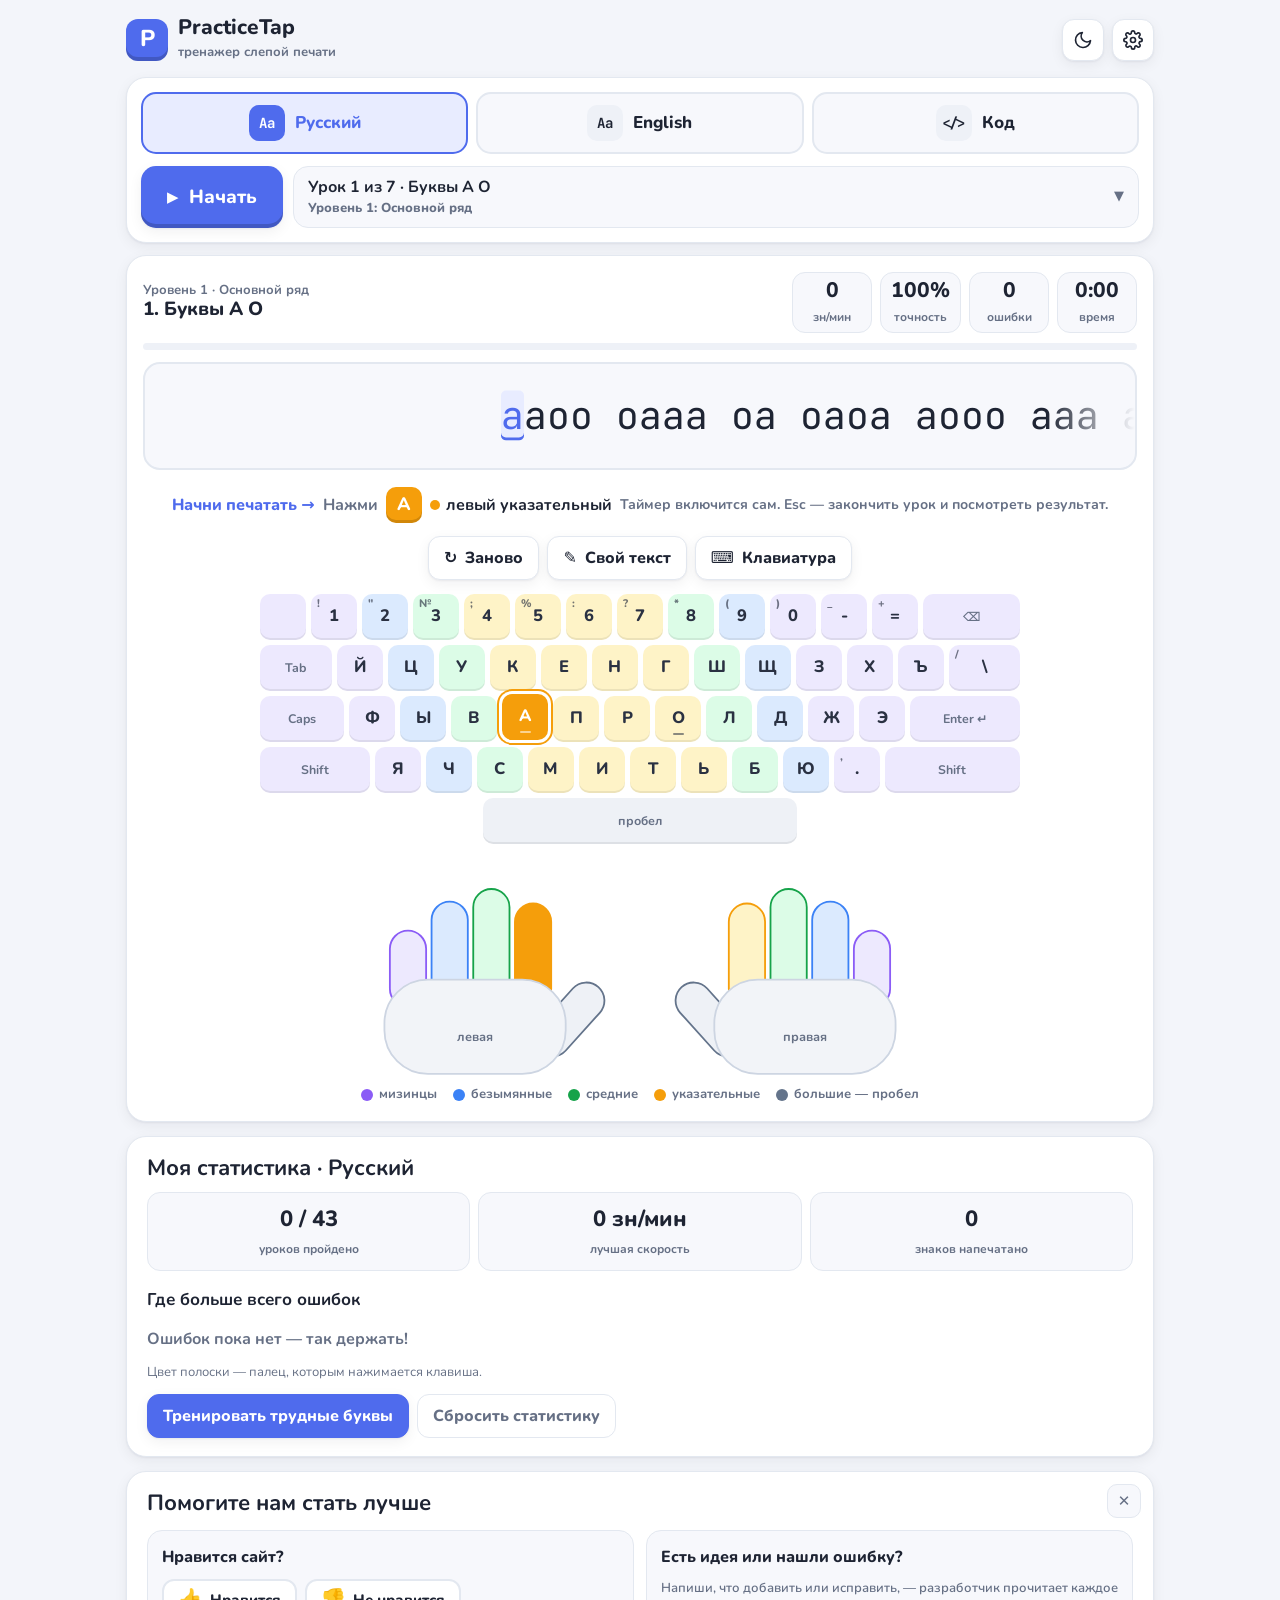
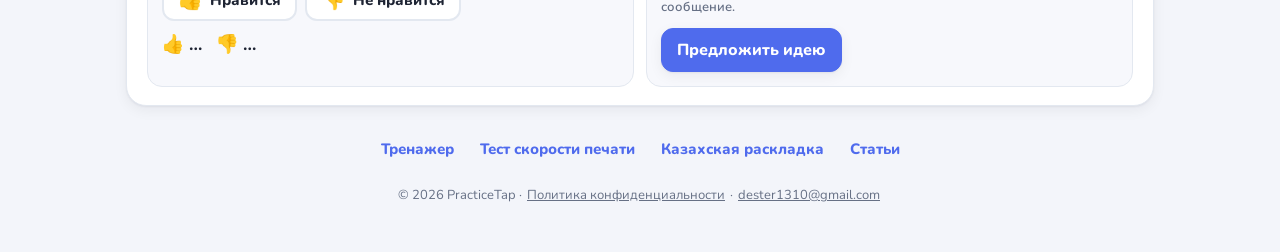
==== commit b3b00c00: "Ссылка на статьи в подвале и обновленная карта сайта" ====
--- a/index.html
+++ b/index.html
@@ -187,7 +187,7 @@
 
   <div class="ad-slot" id="ad-bottom"><!-- Рекламный блок №2 (низ): сюда вставите код блока --></div>
 
-  <footer class="fade-on-focus"><nav class="foot-nav"><a href="/" data-i="navMain">Тренажер</a><a href="/test-skorosti/" data-i="navTest">Тест скорости печати</a><a href="/kazakh/" data-i="navKz">Казахская раскладка</a></nav>© <span id="year">2026</span> PracticeTap · <a href="/privacy.html" data-i="footerPrivacy">Политика конфиденциальности</a> · <a href="mailto:dester1310@gmail.com">dester1310@gmail.com</a><span id="rateWrap" hidden> · <button class="link-btn" id="btnShowFb" type="button" data-i="rateSite">Оценить сайт</button></span></footer>
+  <footer class="fade-on-focus"><nav class="foot-nav"><a href="/" data-i="navMain">Тренажер</a><a href="/test-skorosti/" data-i="navTest">Тест скорости печати</a><a href="/kazakh/" data-i="navKz">Казахская раскладка</a><a href="/stati/" data-i="navArticles">Статьи</a></nav>© <span id="year">2026</span> PracticeTap · <a href="/privacy.html" data-i="footerPrivacy">Политика конфиденциальности</a> · <a href="mailto:dester1310@gmail.com">dester1310@gmail.com</a><span id="rateWrap" hidden> · <button class="link-btn" id="btnShowFb" type="button" data-i="rateSite">Оценить сайт</button></span></footer>
 </div>
 
 <!-- ===== Окно с результатом ===== -->
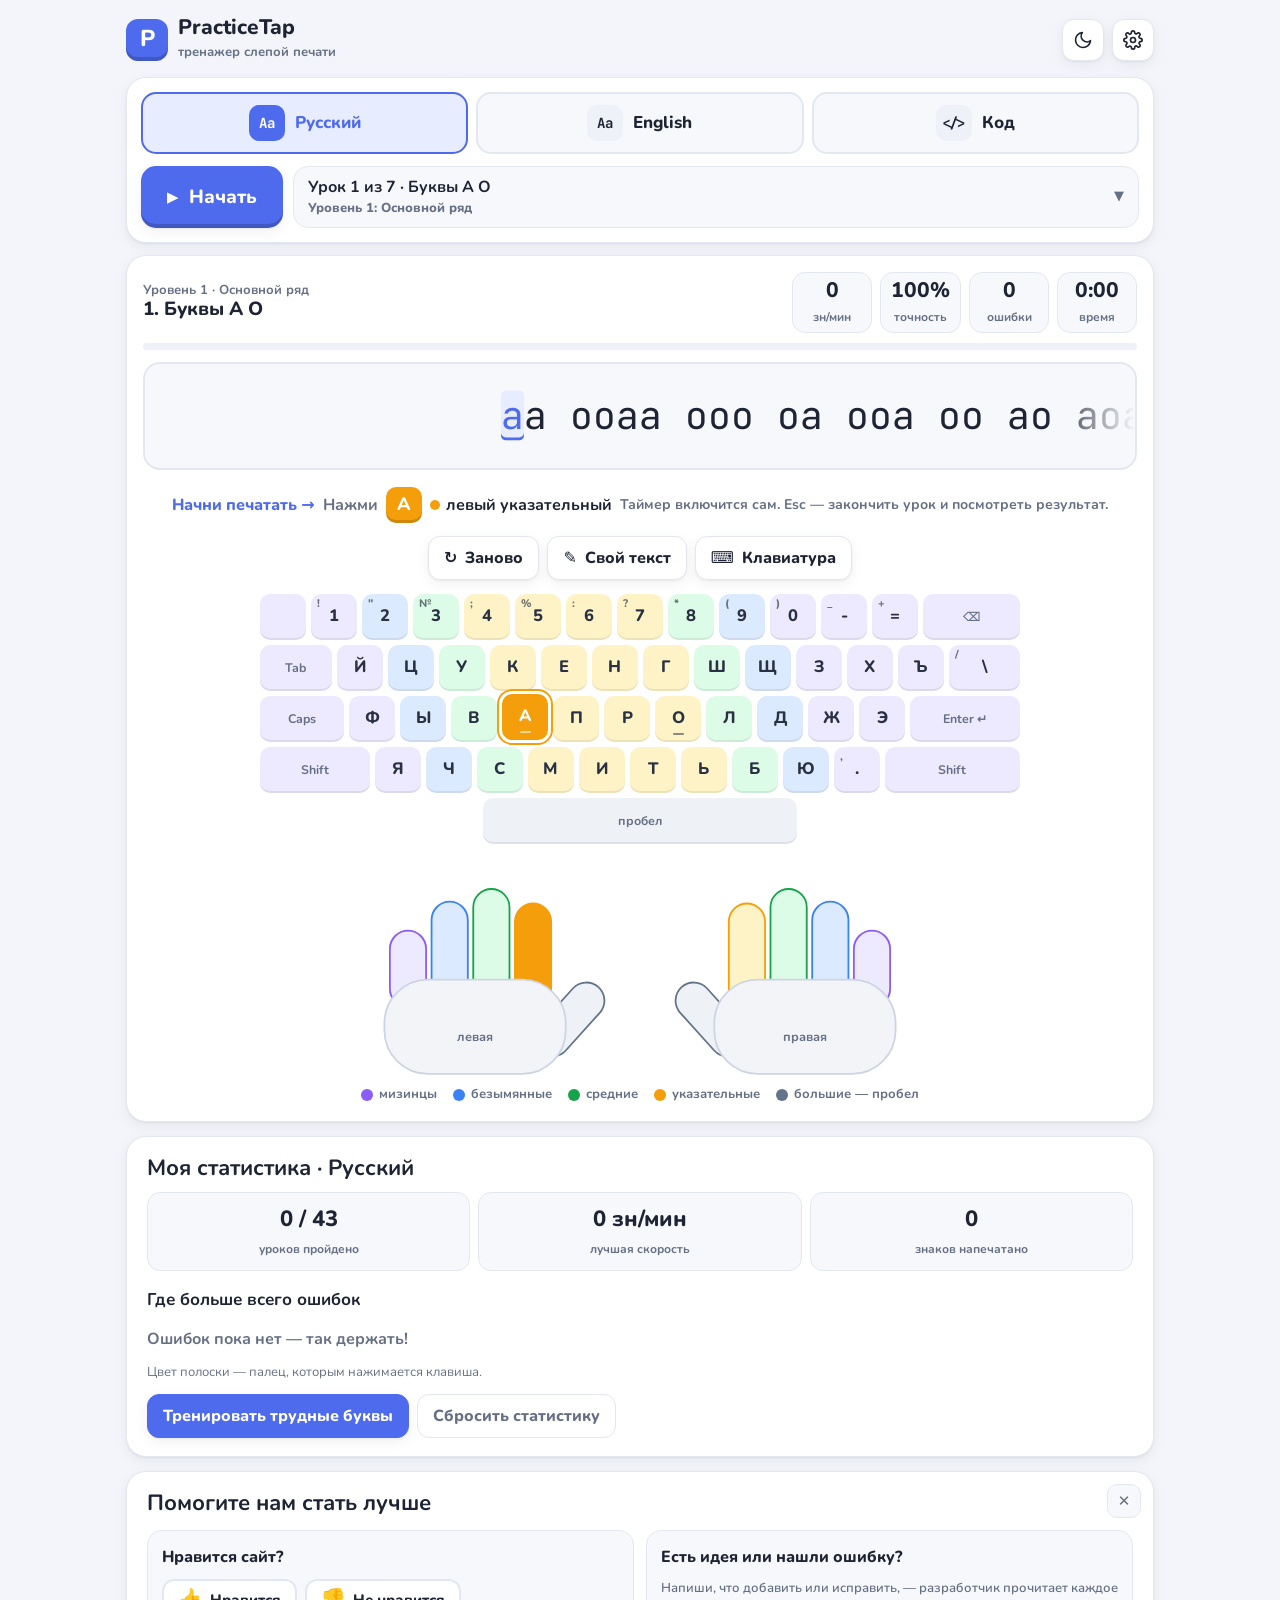
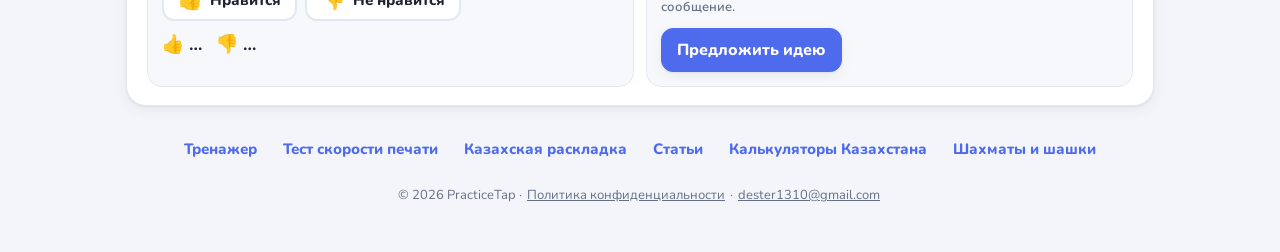
==== commit 810def48: "Ссылки на другие сайты PracticeTap в подвале Co-Authored-By: Claude Opus 5.5 <noreply@anthropic.com>" ====
--- a/index.html
+++ b/index.html
@@ -187,7 +187,7 @@
 
   <div class="ad-slot" id="ad-bottom"><!-- Рекламный блок №2 (низ): сюда вставите код блока --></div>
 
-  <footer class="fade-on-focus"><nav class="foot-nav"><a href="/" data-i="navMain">Тренажер</a><a href="/test-skorosti/" data-i="navTest">Тест скорости печати</a><a href="/kazakh/" data-i="navKz">Казахская раскладка</a><a href="/stati/" data-i="navArticles">Статьи</a></nav>© <span id="year">2026</span> PracticeTap · <a href="/privacy.html" data-i="footerPrivacy">Политика конфиденциальности</a> · <a href="mailto:dester1310@gmail.com">dester1310@gmail.com</a><span id="rateWrap" hidden> · <button class="link-btn" id="btnShowFb" type="button" data-i="rateSite">Оценить сайт</button></span></footer>
+  <footer class="fade-on-focus"><nav class="foot-nav"><a href="/" data-i="navMain">Тренажер</a><a href="/test-skorosti/" data-i="navTest">Тест скорости печати</a><a href="/kazakh/" data-i="navKz">Казахская раскладка</a><a href="/stati/" data-i="navArticles">Статьи</a><a href="https://calc.practicetap.com/">Калькуляторы Казахстана</a><a href="https://chess.practicetap.com/ru/">Шахматы и шашки</a></nav>© <span id="year">2026</span> PracticeTap · <a href="/privacy.html" data-i="footerPrivacy">Политика конфиденциальности</a> · <a href="mailto:dester1310@gmail.com">dester1310@gmail.com</a><span id="rateWrap" hidden> · <button class="link-btn" id="btnShowFb" type="button" data-i="rateSite">Оценить сайт</button></span></footer>
 </div>
 
 <!-- ===== Окно с результатом ===== -->
